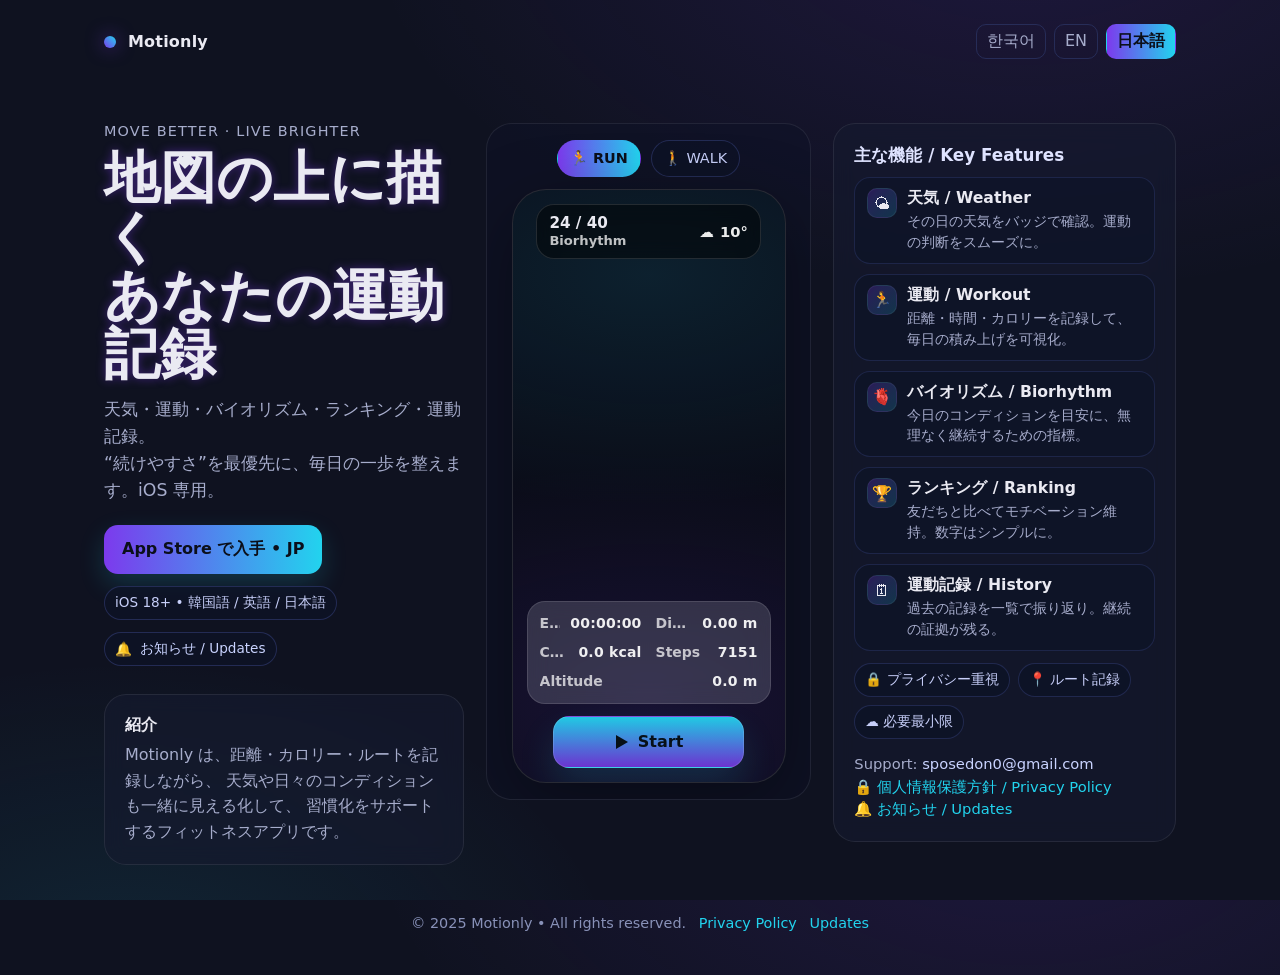
==== index.html @ ca14f14f "Refactor CSS grid layout and styles for responsiveness" ====
<!doctype html>
<html lang="ja">
<head>
  <meta charset="utf-8">
  <meta name="viewport" content="width=device-width, initial-scale=1">
  <title>Motionly — Move Better, Live Brighter</title>
  <meta name="description" content="Motionly: 天気・運動・バイオリズム・ランキング・運動記録をまとめて、毎日の一歩を続けやすく。">
  <link rel="icon" href="/favicon.svg" type="image/svg+xml">
  <meta property="og:title" content="Motionly">
  <meta property="og:description" content="天気・運動・バイオリズム・ランキング・運動記録">
  <meta property="og:type" content="website">
  <meta property="og:url" content="https://motionly.net/">

  <style>
    :root{
      --bg:#0f1220; --fg:#eaeaf2; --muted:#a7adcc;
      --accent:#7c3aed; --accent2:#22d3ee;
      --card:rgba(21,26,47,.62); --border:rgba(255,255,255,.08);

      --phoneW: 340px;
      --phoneRadius: 34px;
      --inset: 14px;

      /* ✅ 여기만 “실제 파일 경로”로 바꾸면 됨 */
      --shotRun: url("/assets/shot_run.png");
      --shotWalk: url("/assets/shot_walk.png");
    }

    *{box-sizing:border-box} html,body{height:100%}
    body{
      margin:0;
      font-family:ui-sans-serif,system-ui,Apple SD Gothic Neo,Segoe UI,Roboto,Helvetica,Arial;
      color:var(--fg);
      background:
        radial-gradient(1200px 700px at 80% -10%, rgba(124,58,237,.14), transparent 55%),
        radial-gradient(900px 600px at 10% 110%, rgba(34,211,238,.10), transparent 55%),
        var(--bg);
      overflow-x:hidden;
    }

    .wrap{max-width:1120px;margin:0 auto;padding:24px}
    header{display:flex;align-items:center;justify-content:space-between;gap:16px}
    .logo{display:flex;align-items:center;gap:12px;font-weight:700;letter-spacing:.2px}
    .logo-dot{
      width:12px;height:12px;border-radius:50%;
      background:linear-gradient(45deg,var(--accent),var(--accent2));
      box-shadow:0 0 18px rgba(124,58,237,.55);
    }
    .lang{display:flex;gap:8px;flex-wrap:wrap}
    .lang a{
      color:var(--muted);text-decoration:none;
      border:1px solid rgba(43,53,101,.75);
      padding:6px 10px;border-radius:10px;
      transition:transform .18s ease, border-color .18s ease;
    }
    .lang a:hover{transform:translateY(-1px);border-color:rgba(34,211,238,.45)}
    .lang a.current{
      color:#0b0f1a;
      background:linear-gradient(90deg,var(--accent),var(--accent2));
      border-color:transparent;
      font-weight:800;
    }

    .btn{
      display:inline-block;padding:14px 18px;border-radius:14px;
      background:linear-gradient(90deg,var(--accent),var(--accent2));
      color:#0b0f1a;text-decoration:none;font-weight:800;
      box-shadow:0 10px 26px rgba(34,211,238,.18);
      transition:transform .18s ease, box-shadow .18s ease;
      white-space:nowrap;
    }
    .btn:hover{transform:translateY(-2px);box-shadow:0 16px 34px rgba(34,211,238,.22)}
    .badge{
      font-size:.85rem;color:#c7cff9;background:rgba(14,19,39,.7);
      border:1px solid rgba(43,53,101,.75);
      padding:7px 10px;border-radius:999px;
      display:inline-flex;gap:8px;align-items:center
    }

    .hero{
      display:grid;
      grid-template-columns: 1.05fr .95fr 1.0fr;
      gap:22px;
      margin:64px 0 10px;
      align-items:start;
    }

    .card{
      background:var(--card);
      backdrop-filter: blur(10px);
      border:1px solid var(--border);
      border-radius:22px;
      padding:20px;
    }

    .kicker{color:var(--muted);font-size:.9rem;letter-spacing:.08em;text-transform:uppercase}
    h1{font-size:clamp(34px,5.6vw,56px);line-height:1.05;margin:10px 0 12px}
    .glow{text-shadow:0 0 10px rgba(124,58,237,.45)}
    p.lead{font-size:1.08rem;color:var(--muted);margin:0;line-height:1.55}
    .ctaRow{display:flex;gap:12px;align-items:center;margin-top:22px;flex-wrap:wrap}

    .miniCard{margin-top:14px}
    .miniCard strong{display:block;margin-bottom:6px}
    .miniCard p{margin:0;color:var(--muted);line-height:1.6}

    /* ========= Preview ========= */
    .preview{
      position:relative;
      padding:16px;
      border-radius:26px;
      background:rgba(14,19,39,.52);
      border:1px solid rgba(255,255,255,.08);
      overflow:hidden;
      min-height:560px;
    }
    .tabs{
      display:flex;gap:10px;align-items:center;justify-content:center;
      margin-bottom:12px;
    }
    .tab{
      cursor:pointer; user-select:none;
      padding:9px 12px;border-radius:999px;
      border:1px solid rgba(43,53,101,.75);
      background:rgba(14,19,39,.55);
      color:#c7cff9;
      font-size:.9rem;
      display:inline-flex;gap:8px;align-items:center;
      transition:transform .15s ease, border-color .15s ease;
    }
    .tab:hover{transform:translateY(-1px);border-color:rgba(34,211,238,.35)}
    .tab.active{
      color:#0b0f1a;border-color:transparent;
      background:linear-gradient(90deg,var(--accent),var(--accent2));
      font-weight:800;
    }

    .phone{
      position:relative;
      margin:0 auto;
      width:min(var(--phoneW), 94%);
      aspect-ratio: 9 / 19.5;
      border-radius:var(--phoneRadius);
      border:1px solid rgba(255,255,255,.12);
      background:#0a0c18;
      box-shadow:0 22px 70px rgba(0,0,0,.35);
      overflow:hidden;
      isolation:isolate;
    }

    /* ✅ 스샷: background로 렌더 (경로 없어서 alt 튀는 문제 제거) */
    .shotBg{
      position:absolute;inset:0;
      background-image: var(--shotRun);
      background-size: cover;
      background-position: center;
      background-repeat:no-repeat;
      transform:scale(1.02);
      filter:saturate(1.02);
      z-index:0;
    }
    /* 이미지 없을 때도 보기 좋게(텍스트 튀지 않음) */
    .shotBg::after{
      content:"";
      position:absolute;inset:0;
      background:
        radial-gradient(700px 380px at 50% 15%, rgba(34,211,238,.10), transparent 60%),
        radial-gradient(700px 380px at 50% 85%, rgba(124,58,237,.12), transparent 60%);
      pointer-events:none;
    }

    .safe{
      position:absolute;inset:0;
      z-index:1;
      padding:var(--inset);
      display:grid;
      grid-template-rows: auto 1fr auto;
      gap:12px;
      pointer-events:none;
    }

    .topPill{
      width:100%;
      max-width: 92%;
      justify-self:center;
      padding:10px 12px;
      border-radius:18px;
      background:rgba(0,0,0,.46);
      border:1px solid rgba(255,255,255,.12);
      backdrop-filter: blur(10px);
      display:flex;align-items:center;justify-content:space-between;
      gap:10px;
    }
    .topPill .left{
      display:flex;flex-direction:column;gap:2px;
      font-weight:900;font-size:.95rem;line-height:1.1;
    }
    .topPill .left span{
      font-weight:700;font-size:.82rem;color:rgba(255,255,255,.75);
    }
    .topPill .right{
      display:flex;align-items:center;gap:6px;
      font-weight:900;font-size:.92rem;color:rgba(255,255,255,.92);
      white-space:nowrap;
    }

    .midSpace{min-height:0}

    .bottom{
      width:100%;
      display:flex;
      flex-direction:column;
      align-items:center;
      gap:12px;
    }

    .statsCard{
      width:100%;
      border-radius:18px;
      background:rgba(230,235,245,.16);
      border:1px solid rgba(255,255,255,.12);
      backdrop-filter: blur(12px);
      padding:12px 12px;
      color:rgba(255,255,255,.92);
    }

    /* ✅ 깨짐 방지(수정본): label=1fr / value=auto + 모바일 1열 전환 */
    .statsGrid{
      display:grid;
      grid-template-columns: repeat(2, minmax(0,1fr));
      gap:10px 14px;
      font-size:14px;
      line-height:1.35;
    }
    .row{
      display:grid;
      grid-template-columns: 1fr auto;
      align-items:center;
      gap:10px;
      min-width:0;
    }
    .row span{
      color:rgba(255,255,255,.72);
      font-weight:700;
      white-space:nowrap;
      overflow:hidden;
      text-overflow:ellipsis;
    }
    .row b{
      font-weight:900;
      letter-spacing:.2px;
      justify-self:end;
      white-space:nowrap;
    }
    .row.wide{ grid-column: 1 / -1; }

    .startBtn{
      width:min(240px, 78%);
      height:52px;
      border-radius:16px;
      border:1px solid rgba(255,255,255,.14);
      background:linear-gradient(180deg, rgba(34,211,238,.95), rgba(124,58,237,.85));
      color:#071018;
      font-weight:900;
      display:flex;align-items:center;justify-content:center;
      gap:10px;
      box-shadow:0 18px 36px rgba(34,211,238,.14);
      user-select:none;
    }
    .play{
      width:0;height:0;
      border-left:12px solid #071018;
      border-top:7px solid transparent;
      border-bottom:7px solid transparent;
      margin-left:2px;
    }

    .rightTitle{margin:0 0 10px;font-size:1.05rem;font-weight:800;color:#dfe3ff}
    .featureList{margin:0;padding:0;list-style:none;display:grid;gap:10px}
    .feature{
      display:flex;gap:10px;align-items:flex-start;
      padding:10px 12px;border-radius:16px;
      background:rgba(14,19,39,.55);
      border:1px solid rgba(43,53,101,.55);
    }
    .ico{
      width:30px;height:30px;border-radius:10px;
      display:grid;place-items:center;
      background:linear-gradient(135deg, rgba(124,58,237,.25), rgba(34,211,238,.18));
      border:1px solid rgba(255,255,255,.06);
      flex:0 0 auto;
    }
    .ft h3{margin:0;font-size:.98rem}
    .ft p{margin:2px 0 0;color:var(--muted);font-size:.9rem;line-height:1.45}

    .subRow{display:flex;gap:8px;flex-wrap:wrap;margin-top:12px}
    .chip{
      font-size:.85rem;color:#c7cff9;background:rgba(14,19,39,.7);
      border:1px solid rgba(43,53,101,.65);
      padding:7px 10px;border-radius:999px;
      display:inline-flex;gap:8px;align-items:center
    }

    .support{
      margin-top:14px;color:var(--muted);font-size:.92rem;line-height:1.55
    }
    .support a{color:#c9d3ff;text-decoration:none}
    .support a:hover{text-decoration:underline}
    .support .link{color:var(--accent2);text-decoration:none}
    .support .link:hover{text-decoration:underline}

    footer{margin:50px 0 20px;color:#8891b8;font-size:.9rem;text-align:center}
    footer a{color:var(--accent2);text-decoration:none;margin-left:8px}
    footer a:hover{text-decoration:underline}

    @media (max-width:1100px){
      .hero{grid-template-columns:1fr;gap:18px}
      .preview{min-height:auto}
    }

    @media (max-width:420px){
      :root{ --phoneW: 320px; --inset: 12px; }
      .startBtn{width:min(220px, 80%)}
      .topPill{max-width: 94%}

      /* ✅ 폰 폭 좁으면 stats는 1열로 내려서 겹침 완전 차단 */
      .statsGrid{ grid-template-columns: 1fr; gap:10px; }
      .row.wide{ grid-column: auto; }
    }
  </style>
</head>

<body>
  <div class="wrap">
    <header>
      <div class="logo"><span class="logo-dot"></span><span>Motionly</span></div>
      <nav class="lang" aria-label="Languages">
        <a href="/ko.html">한국어</a>
        <a href="/en.html">EN</a>
        <a href="/" class="current">日本語</a>
      </nav>
    </header>

    <section class="hero">
      <!-- Left -->
      <div>
        <div class="kicker">Move Better · Live Brighter</div>
        <h1 class="glow">地図の上に描く<br>あなたの運動記録</h1>
        <p class="lead">
          天気・運動・バイオリズム・ランキング・運動記録。<br>
          “続けやすさ”を最優先に、毎日の一歩を整えます。iOS 専用。
        </p>

        <div class="ctaRow">
          <a class="btn" href="https://apps.apple.com/jp/app/motionly/id6752832437" rel="noopener">App Store で入手 • JP</a>
          <span class="badge">iOS 18+ • 韓国語 / 英語 / 日本語</span>
        </div>

        <p class="badge" style="margin-top:12px">
          🔔 <a href="/news.html" style="color:#c9d3ff;text-decoration:none">お知らせ / Updates</a>
        </p>

        <div class="card miniCard">
          <strong>紹介</strong>
          <p>
            Motionly は、距離・カロリー・ルートを記録しながら、
            天気や日々のコンディションも一緒に見える化して、
            習慣化をサポートするフィットネスアプリです。
          </p>
        </div>
      </div>

      <!-- Middle -->
      <div class="preview" aria-label="App preview">
        <div class="tabs" role="tablist" aria-label="Workout type">
          <div class="tab active" role="tab" aria-selected="true" data-mode="run">🏃 RUN</div>
          <div class="tab" role="tab" aria-selected="false" data-mode="walk">🚶 WALK</div>
        </div>

        <div class="phone" aria-label="Phone mock">
          <div class="shotBg" id="shotBg" aria-hidden="true"></div>

          <div class="safe">
            <div class="topPill" aria-label="Weather bar">
              <div class="left">
                <div id="pillMain">24 / 40</div>
                <span id="pillSub">Biorhythm</span>
              </div>
              <div class="right">
                <span id="pillIcon">☁️</span>
                <span id="pillTemp">10°</span>
              </div>
            </div>

            <div class="midSpace" aria-hidden="true"></div>

            <div class="bottom" aria-label="Workout HUD">
              <div class="statsCard">
                <div class="statsGrid">
                  <div class="row"><span>Elapsed Time</span><b id="sTime">00:00:00</b></div>
                  <div class="row"><span>Distance</span><b id="sDist">0.00 m</b></div>
                  <div class="row"><span>Calories</span><b id="sKcal">0.0 kcal</b></div>
                  <div class="row"><span>Steps</span><b id="sSteps">7151</b></div>
                  <div class="row wide"><span>Altitude</span><b id="sAlt">0.0 m</b></div>
                </div>
              </div>

              <div class="startBtn" aria-label="Start button">
                <span class="play" aria-hidden="true"></span>
                <span id="startLabel">Start</span>
              </div>
            </div>
          </div>
        </div>
      </div>

      <!-- Right -->
      <aside class="card">
        <h2 class="rightTitle">主な機能 / Key Features</h2>

        <ul class="featureList">
          <li class="feature">
            <div class="ico">🌤</div>
            <div class="ft">
              <h3>天気 / Weather</h3>
              <p>その日の天気をバッジで確認。運動の判断をスムーズに。</p>
            </div>
          </li>

          <li class="feature">
            <div class="ico">🏃</div>
            <div class="ft">
              <h3>運動 / Workout</h3>
              <p>距離・時間・カロリーを記録して、毎日の積み上げを可視化。</p>
            </div>
          </li>

          <li class="feature">
            <div class="ico">🫀</div>
            <div class="ft">
              <h3>バイオリズム / Biorhythm</h3>
              <p>今日のコンディションを目安に、無理なく継続するための指標。</p>
            </div>
          </li>

          <li class="feature">
            <div class="ico">🏆</div>
            <div class="ft">
              <h3>ランキング / Ranking</h3>
              <p>友だちと比べてモチベーション維持。数字はシンプルに。</p>
            </div>
          </li>

          <li class="feature">
            <div class="ico">🗓</div>
            <div class="ft">
              <h3>運動記録 / History</h3>
              <p>過去の記録を一覧で振り返り。継続の証拠が残る。</p>
            </div>
          </li>
        </ul>

        <div class="subRow">
          <span class="chip">🔒 プライバシー重視</span>
          <span class="chip">📍 ルート記録</span>
          <span class="chip">☁️ 必要最小限</span>
        </div>

        <div class="support">
          Support:
          <a href="mailto:sposedon0@gmail.com">sposedon0@gmail.com</a><br>
          🔒 <a class="link" href="/privacy.html">個人情報保護方針 / Privacy Policy</a><br>
          🔔 <a class="link" href="/news.html">お知らせ / Updates</a>
        </div>
      </aside>
    </section>

    <footer>
      © 2025 Motionly • All rights reserved.
      <a href="/privacy.html">Privacy Policy</a>
      <a href="/news.html">Updates</a>
    </footer>
  </div>

  <script>
    (function(){
      const tabs = Array.from(document.querySelectorAll('.tab'));
      const shotBg = document.getElementById('shotBg');

      const pillMain = document.getElementById('pillMain');
      const pillSub  = document.getElementById('pillSub');
      const pillIcon = document.getElementById('pillIcon');
      const pillTemp = document.getElementById('pillTemp');

      const sTime  = document.getElementById('sTime');
      const sDist  = document.getElementById('sDist');
      const sKcal  = document.getElementById('sKcal');
      const sSteps = document.getElementById('sSteps');
      const sAlt   = document.getElementById('sAlt');

      const DATA = {
        run: {
          shotVar: "--shotRun",
          pillMain: "24 / 40",
          pillSub: "Biorhythm",
          pillIcon: "☁️",
          pillTemp: "10°",
          stats: { time:"00:00:00", dist:"0.00 m", kcal:"0.0 kcal", steps:"7151", alt:"0.0 m" }
        },
        walk: {
          shotVar: "--shotWalk",
          pillMain: "18 / 40",
          pillSub: "Biorhythm",
          pillIcon: "🌤",
          pillTemp: "16°",
          stats: { time:"00:00:00", dist:"0.00 m", kcal:"0.0 kcal", steps:"7151", alt:"0.0 m" }
        }
      };

      function setMode(mode){
        const d = DATA[mode] || DATA.run;

        tabs.forEach(t=>{
          const on = t.dataset.mode === mode;
          t.classList.toggle('active', on);
          t.setAttribute('aria-selected', on ? 'true' : 'false');
        });

        shotBg.style.backgroundImage =
          getComputedStyle(document.documentElement).getPropertyValue(d.shotVar).trim() || "none";

        pillMain.textContent = d.pillMain;
        pillSub.textContent  = d.pillSub;
        pillIcon.textContent = d.pillIcon;
        pillTemp.textContent = d.pillTemp;

        sTime.textContent  = d.stats.time;
        sDist.textContent  = d.stats.dist;
        sKcal.textContent  = d.stats.kcal;
        sSteps.textContent = d.stats.steps;
        sAlt.textContent   = d.stats.alt;
      }

      tabs.forEach(t => t.addEventListener('click', () => setMode(t.dataset.mode)));
      setMode('run');
    })();
  </script>
</body>
</html>
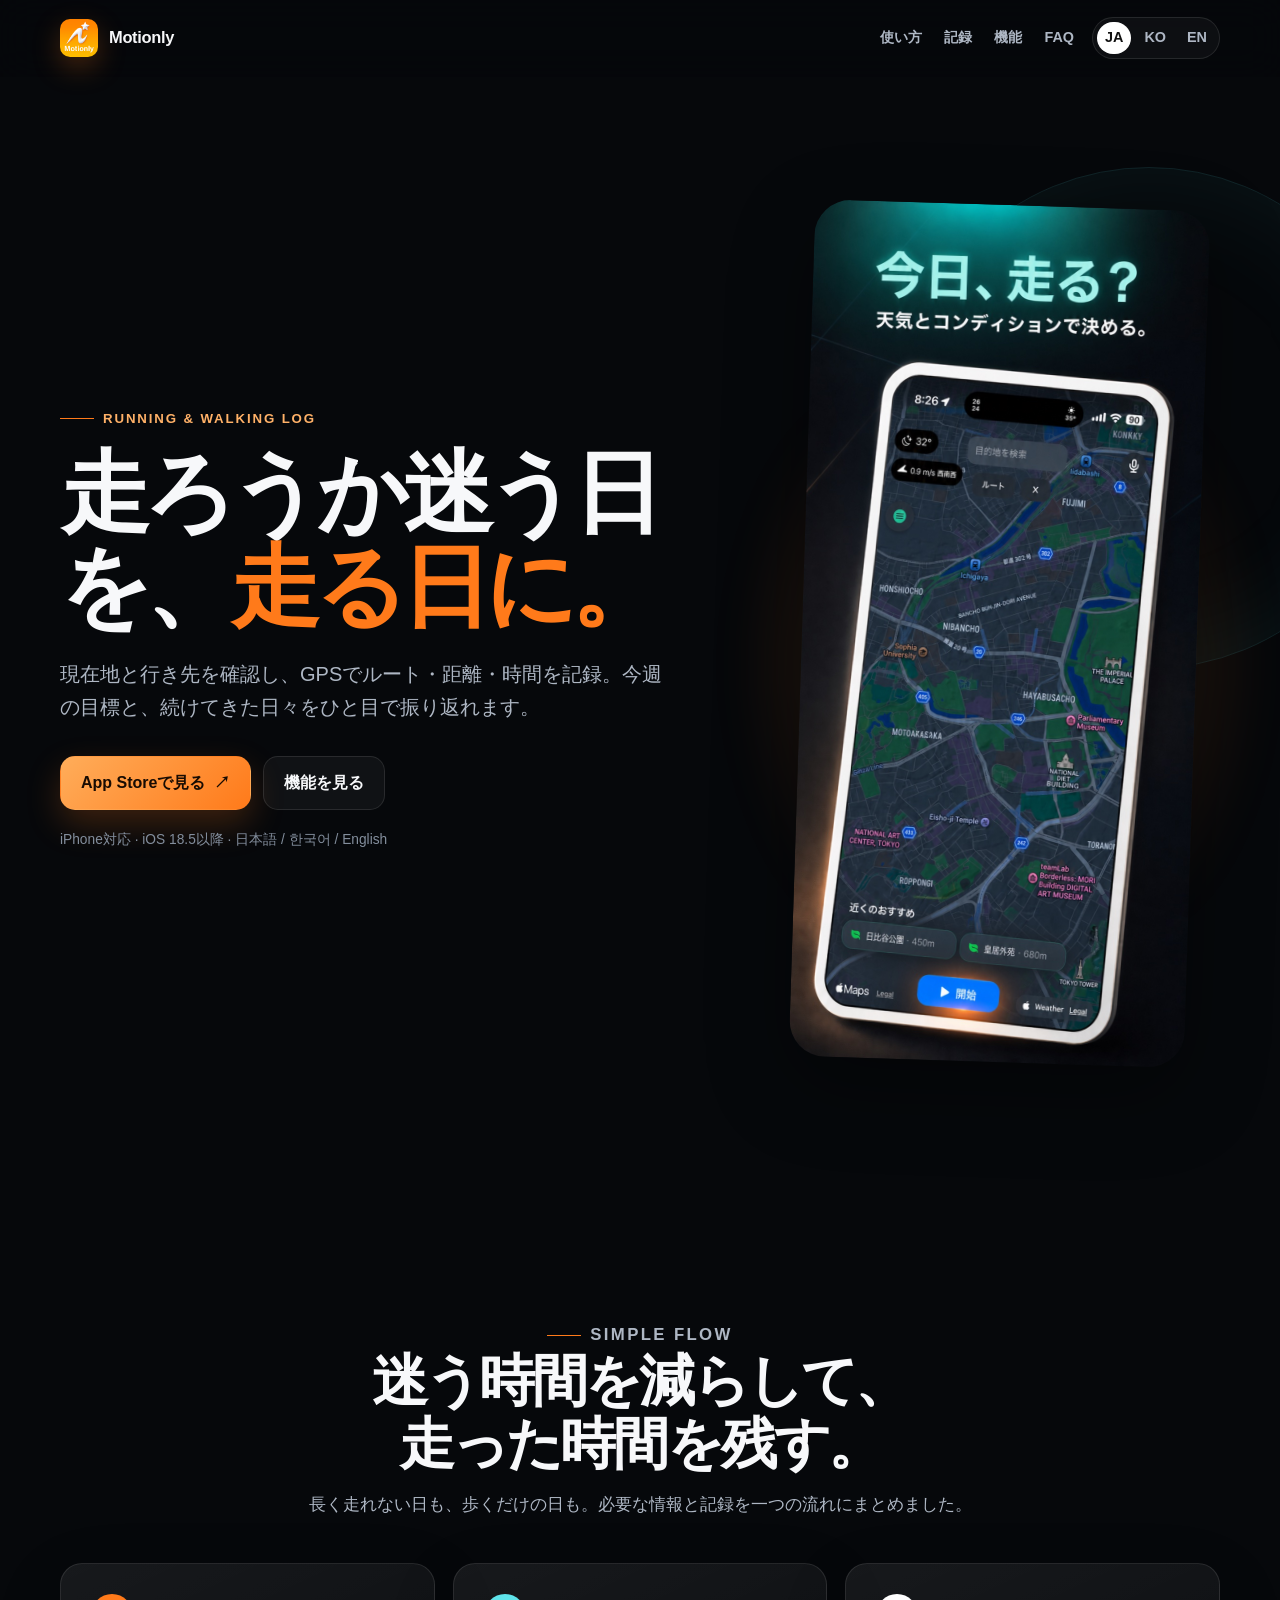
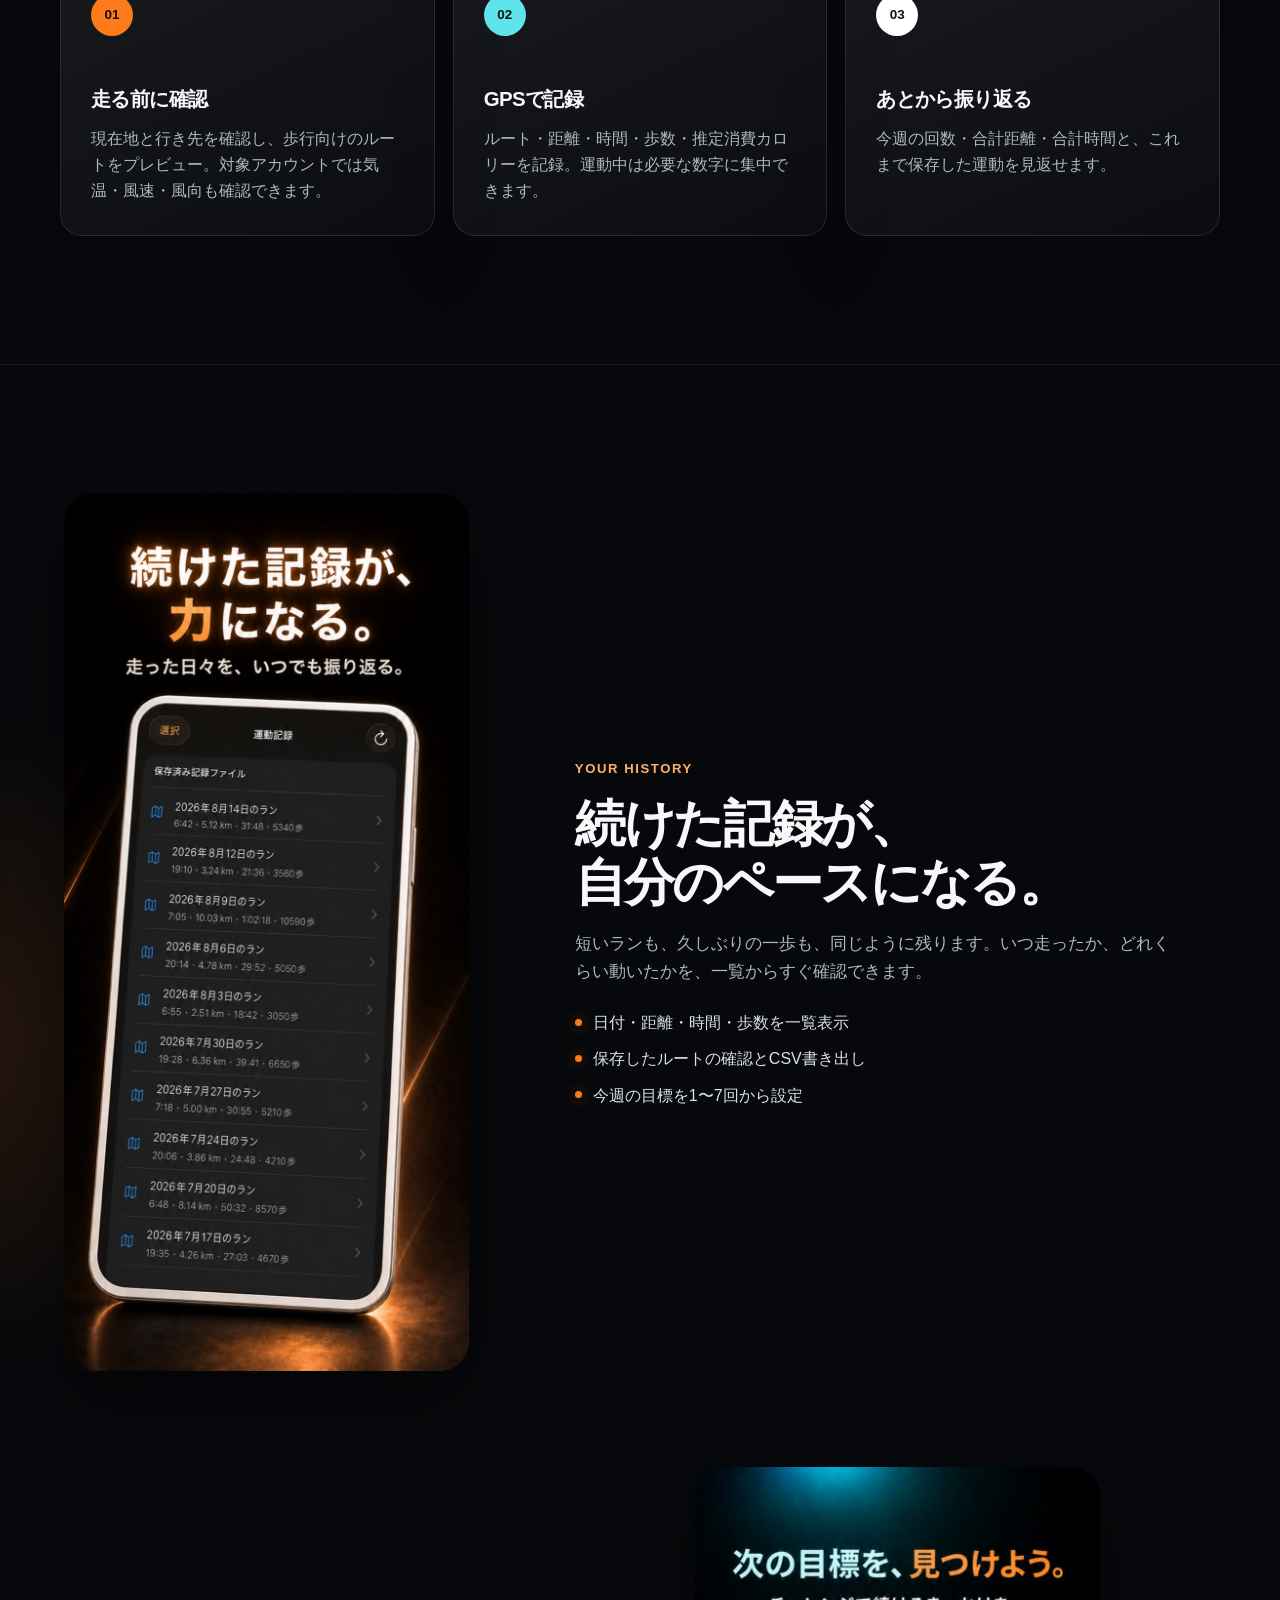
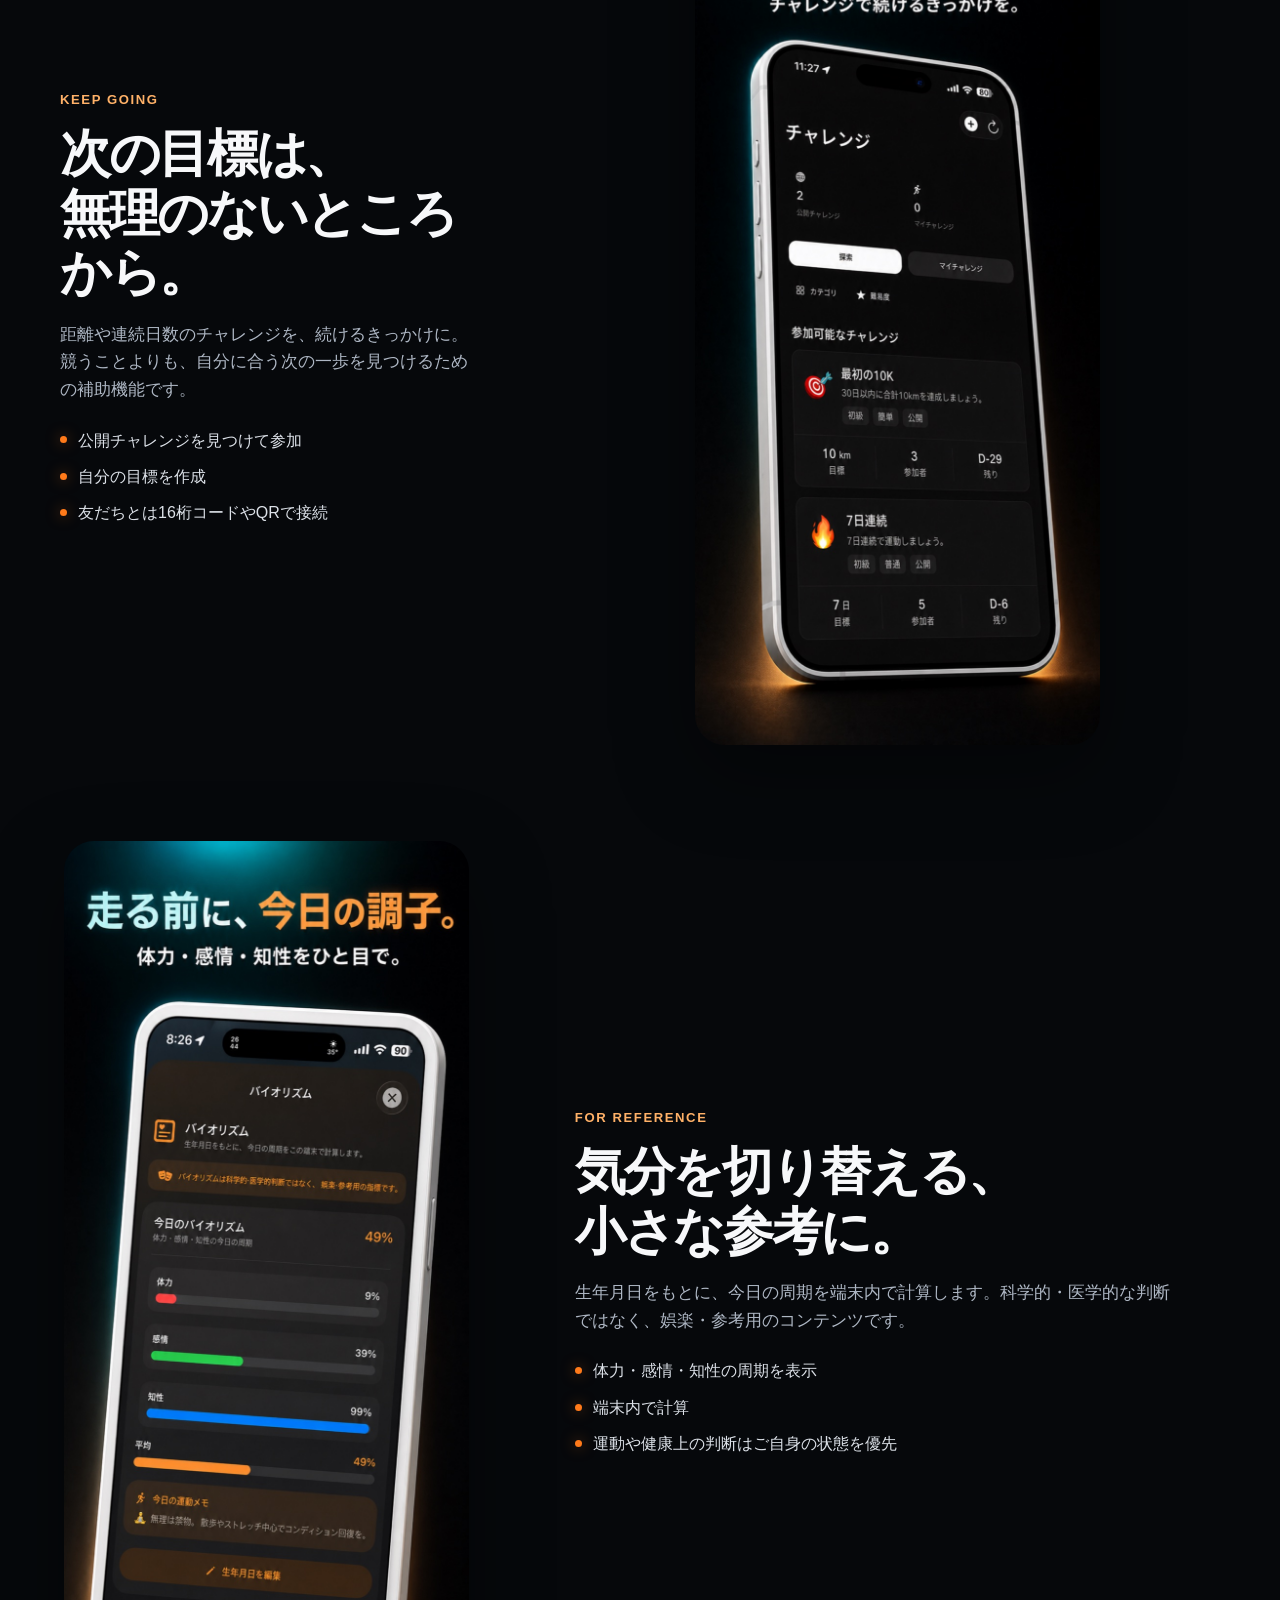
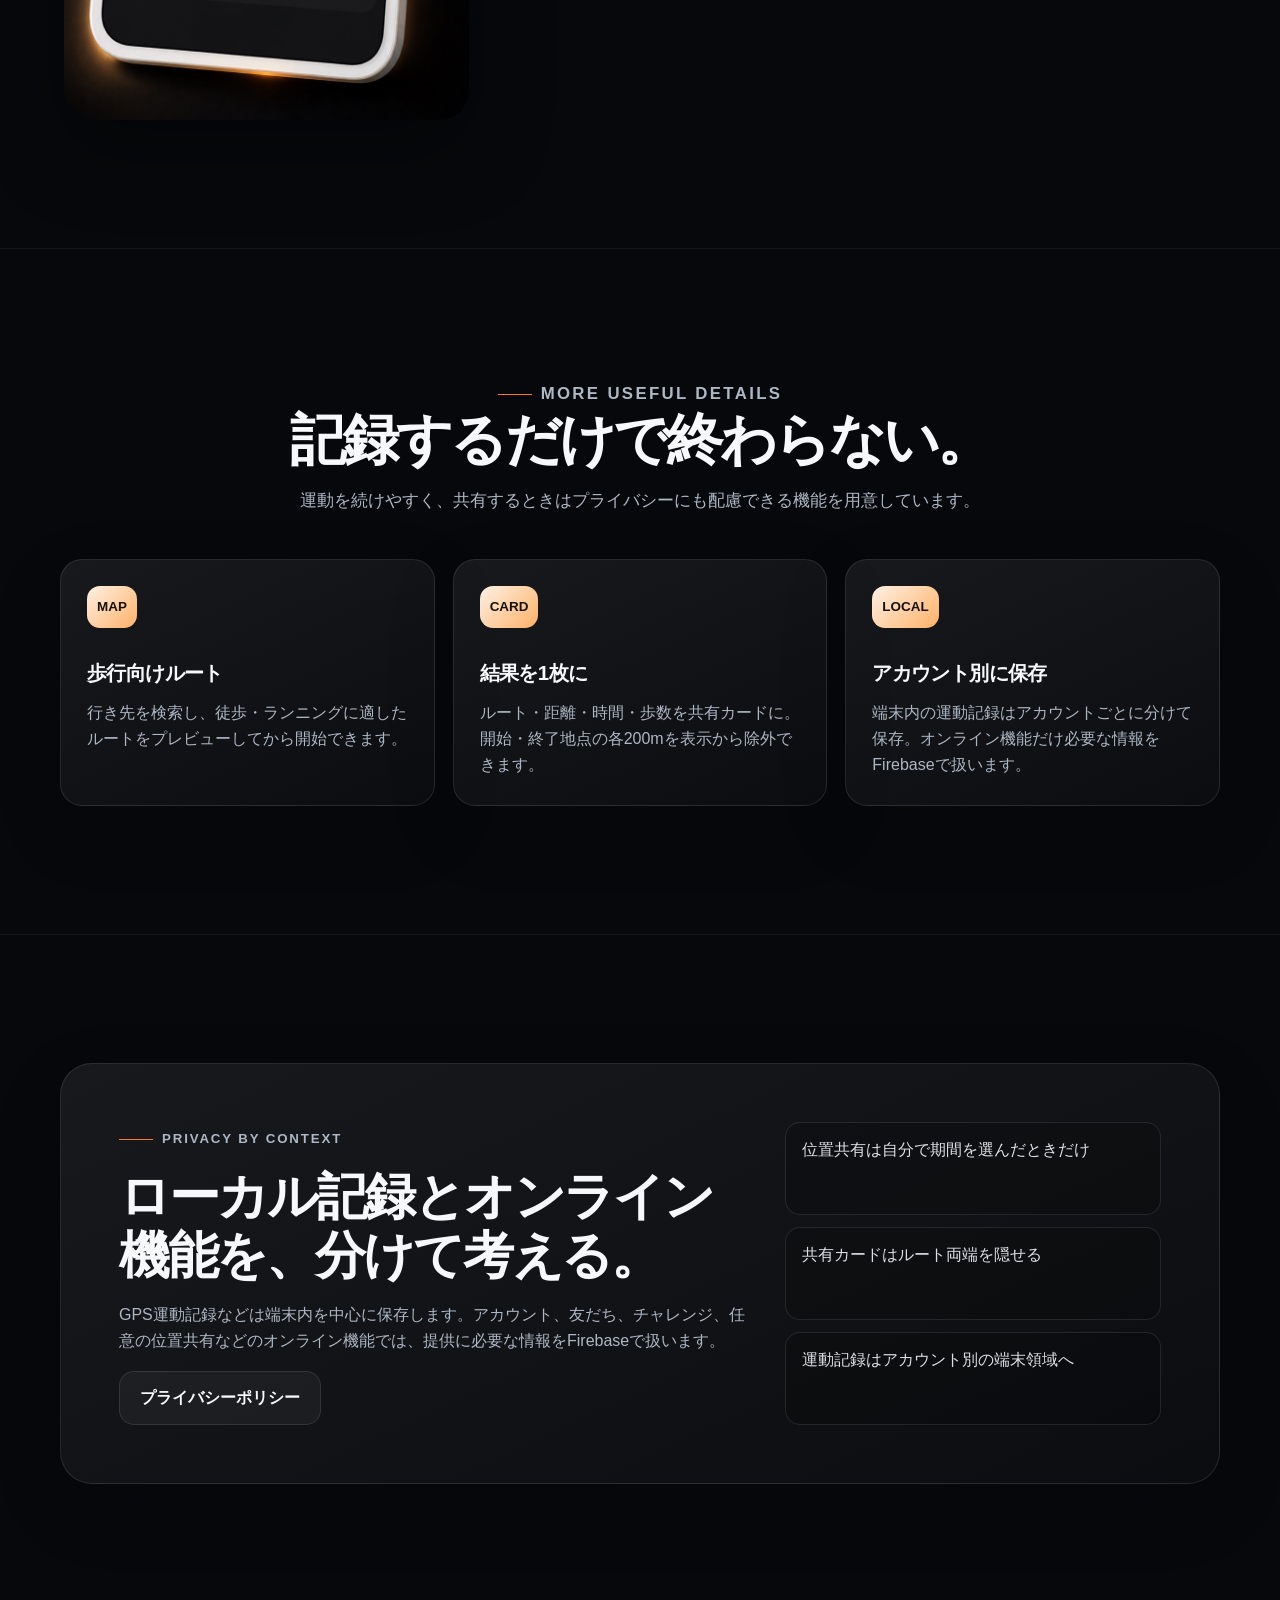
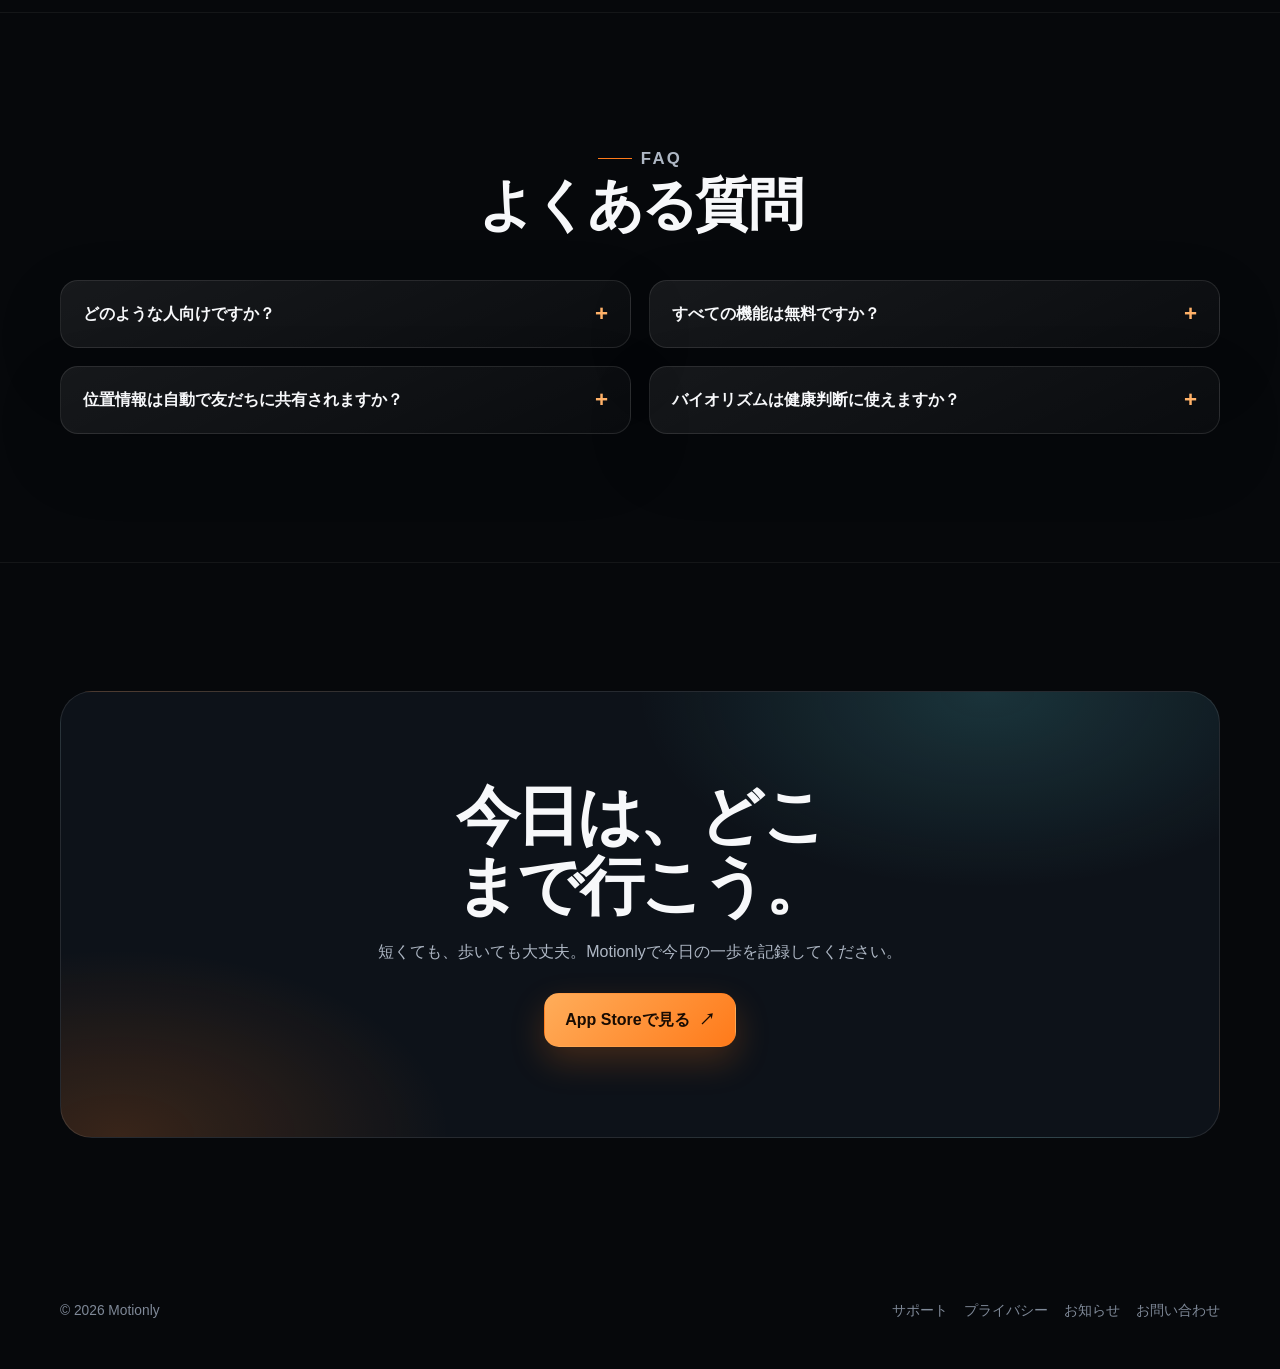
==== commit 0df03512: "Redesign Motionly marketing site" ====
--- a/index.html
+++ b/index.html
@@ -1,548 +1,105 @@
 <!doctype html>
-<html lang="ja">
+<html lang="ja" class="no-js">
 <head>
   <meta charset="utf-8">
   <meta name="viewport" content="width=device-width, initial-scale=1">
-  <title>Motionly — Move Better, Live Brighter</title>
-  <meta name="description" content="Motionly: 天気・運動・バイオリズム・ランキング・運動記録をまとめて、毎日の一歩を続けやすく。">
-  <link rel="icon" href="/favicon.svg" type="image/svg+xml">
-  <meta property="og:title" content="Motionly">
-  <meta property="og:description" content="天気・運動・バイオリズム・ランキング・運動記録">
+  <title>Motionly — 走ろうか迷う日を、走る日に。</title>
+  <meta name="description" content="天気と行き先を確認し、GPSでルート・距離・時間を記録。今週の目標と、続けてきた日々を振り返れるiPhoneランニングアプリです。">
+  <meta name="theme-color" content="#06080b">
+  <link rel="canonical" href="https://motionly.net/">
+  <link rel="alternate" hreflang="ja" href="https://motionly.net/">
+  <link rel="alternate" hreflang="ko" href="https://motionly.net/ko.html">
+  <link rel="alternate" hreflang="en" href="https://motionly.net/en.html">
+  <link rel="alternate" hreflang="x-default" href="https://motionly.net/">
+  <link rel="icon" href="/assets/app-icon.png" type="image/png">
+  <link rel="stylesheet" href="/styles/site.css?v=20260818">
+  <meta property="og:title" content="Motionly — 走ろうか迷う日を、走る日に。">
+  <meta property="og:description" content="天気を見て、GPSで記録。続けた日々を振り返る。">
   <meta property="og:type" content="website">
   <meta property="og:url" content="https://motionly.net/">
+  <meta property="og:site_name" content="Motionly">
+  <meta property="og:locale" content="ja_JP">
+  <meta name="twitter:card" content="summary">
+  <script type="application/ld+json">
+  {"@context":"https://schema.org","@type":"SoftwareApplication","name":"Motionly - GPS ランニング","applicationCategory":"HealthApplication","operatingSystem":"iOS 18.5 or later","url":"https://motionly.net/","downloadUrl":"https://apps.apple.com/jp/app/id6752832437","description":"GPSでルート・距離・時間を記録し、今週とこれまでの運動を振り返れるiPhoneランニングアプリ。"}
+  </script>
+</head>
+<body>
+  <a class="skip-link" href="#main">本文へ移動</a>
+  <header class="site-header">
+    <div class="container header-inner">
+      <a class="brand" href="/" aria-label="Motionly ホーム"><img src="/assets/app-icon.png" alt="" width="38" height="38"><span>Motionly</span></a>
+      <div class="header-actions">
+        <nav class="main-nav" aria-label="メインナビゲーション"><a href="#how">使い方</a><a href="#records">記録</a><a href="#features">機能</a><a href="#faq">FAQ</a></nav>
+        <nav class="language-nav" aria-label="言語"><a href="/" lang="ja" aria-current="page">JA</a><a href="/ko.html" lang="ko">KO</a><a href="/en.html" lang="en">EN</a></nav>
+      </div>
+    </div>
+  </header>
 
-  <style>
-    :root{
-      --bg:#0f1220; --fg:#eaeaf2; --muted:#a7adcc;
-      --accent:#7c3aed; --accent2:#22d3ee;
-      --card:rgba(21,26,47,.62); --border:rgba(255,255,255,.08);
-
-      --phoneW: 340px;
-      --phoneRadius: 34px;
-      --inset: 14px;
-
-      /* ✅ 여기만 “실제 파일 경로”로 바꾸면 됨 */
-      --shotRun: url("/assets/shot_run.png");
-      --shotWalk: url("/assets/shot_walk.png");
-    }
-
-    *{box-sizing:border-box} html,body{height:100%}
-    body{
-      margin:0;
-      font-family:ui-sans-serif,system-ui,Apple SD Gothic Neo,Segoe UI,Roboto,Helvetica,Arial;
-      color:var(--fg);
-      background:
-        radial-gradient(1200px 700px at 80% -10%, rgba(124,58,237,.14), transparent 55%),
-        radial-gradient(900px 600px at 10% 110%, rgba(34,211,238,.10), transparent 55%),
-        var(--bg);
-      overflow-x:hidden;
-    }
-
-    .wrap{max-width:1120px;margin:0 auto;padding:24px}
-    header{display:flex;align-items:center;justify-content:space-between;gap:16px}
-    .logo{display:flex;align-items:center;gap:12px;font-weight:700;letter-spacing:.2px}
-    .logo-dot{
-      width:12px;height:12px;border-radius:50%;
-      background:linear-gradient(45deg,var(--accent),var(--accent2));
-      box-shadow:0 0 18px rgba(124,58,237,.55);
-    }
-    .lang{display:flex;gap:8px;flex-wrap:wrap}
-    .lang a{
-      color:var(--muted);text-decoration:none;
-      border:1px solid rgba(43,53,101,.75);
-      padding:6px 10px;border-radius:10px;
-      transition:transform .18s ease, border-color .18s ease;
-    }
-    .lang a:hover{transform:translateY(-1px);border-color:rgba(34,211,238,.45)}
-    .lang a.current{
-      color:#0b0f1a;
-      background:linear-gradient(90deg,var(--accent),var(--accent2));
-      border-color:transparent;
-      font-weight:800;
-    }
-
-    .btn{
-      display:inline-block;padding:14px 18px;border-radius:14px;
-      background:linear-gradient(90deg,var(--accent),var(--accent2));
-      color:#0b0f1a;text-decoration:none;font-weight:800;
-      box-shadow:0 10px 26px rgba(34,211,238,.18);
-      transition:transform .18s ease, box-shadow .18s ease;
-      white-space:nowrap;
-    }
-    .btn:hover{transform:translateY(-2px);box-shadow:0 16px 34px rgba(34,211,238,.22)}
-    .badge{
-      font-size:.85rem;color:#c7cff9;background:rgba(14,19,39,.7);
-      border:1px solid rgba(43,53,101,.75);
-      padding:7px 10px;border-radius:999px;
-      display:inline-flex;gap:8px;align-items:center
-    }
-
-    .hero{
-      display:grid;
-      grid-template-columns: 1.05fr .95fr 1.0fr;
-      gap:22px;
-      margin:64px 0 10px;
-      align-items:start;
-    }
-
-    .card{
-      background:var(--card);
-      backdrop-filter: blur(10px);
-      border:1px solid var(--border);
-      border-radius:22px;
-      padding:20px;
-    }
-
-    .kicker{color:var(--muted);font-size:.9rem;letter-spacing:.08em;text-transform:uppercase}
-    h1{font-size:clamp(34px,5.6vw,56px);line-height:1.05;margin:10px 0 12px}
-    .glow{text-shadow:0 0 10px rgba(124,58,237,.45)}
-    p.lead{font-size:1.08rem;color:var(--muted);margin:0;line-height:1.55}
-    .ctaRow{display:flex;gap:12px;align-items:center;margin-top:22px;flex-wrap:wrap}
-
-    .miniCard{margin-top:14px}
-    .miniCard strong{display:block;margin-bottom:6px}
-    .miniCard p{margin:0;color:var(--muted);line-height:1.6}
-
-    /* ========= Preview ========= */
-    .preview{
-      position:relative;
-      padding:16px;
-      border-radius:26px;
-      background:rgba(14,19,39,.52);
-      border:1px solid rgba(255,255,255,.08);
-      overflow:hidden;
-      min-height:560px;
-    }
-    .tabs{
-      display:flex;gap:10px;align-items:center;justify-content:center;
-      margin-bottom:12px;
-    }
-    .tab{
-      cursor:pointer; user-select:none;
-      padding:9px 12px;border-radius:999px;
-      border:1px solid rgba(43,53,101,.75);
-      background:rgba(14,19,39,.55);
-      color:#c7cff9;
-      font-size:.9rem;
-      display:inline-flex;gap:8px;align-items:center;
-      transition:transform .15s ease, border-color .15s ease;
-    }
-    .tab:hover{transform:translateY(-1px);border-color:rgba(34,211,238,.35)}
-    .tab.active{
-      color:#0b0f1a;border-color:transparent;
-      background:linear-gradient(90deg,var(--accent),var(--accent2));
-      font-weight:800;
-    }
-
-    .phone{
-      position:relative;
-      margin:0 auto;
-      width:min(var(--phoneW), 94%);
-      aspect-ratio: 9 / 19.5;
-      border-radius:var(--phoneRadius);
-      border:1px solid rgba(255,255,255,.12);
-      background:#0a0c18;
-      box-shadow:0 22px 70px rgba(0,0,0,.35);
-      overflow:hidden;
-      isolation:isolate;
-    }
-
-    /* ✅ 스샷: background로 렌더 (경로 없어서 alt 튀는 문제 제거) */
-    .shotBg{
-      position:absolute;inset:0;
-      background-image: var(--shotRun);
-      background-size: cover;
-      background-position: center;
-      background-repeat:no-repeat;
-      transform:scale(1.02);
-      filter:saturate(1.02);
-      z-index:0;
-    }
-    /* 이미지 없을 때도 보기 좋게(텍스트 튀지 않음) */
-    .shotBg::after{
-      content:"";
-      position:absolute;inset:0;
-      background:
-        radial-gradient(700px 380px at 50% 15%, rgba(34,211,238,.10), transparent 60%),
-        radial-gradient(700px 380px at 50% 85%, rgba(124,58,237,.12), transparent 60%);
-      pointer-events:none;
-    }
-
-    .safe{
-      position:absolute;inset:0;
-      z-index:1;
-      padding:var(--inset);
-      display:grid;
-      grid-template-rows: auto 1fr auto;
-      gap:12px;
-      pointer-events:none;
-    }
-
-    .topPill{
-      width:100%;
-      max-width: 92%;
-      justify-self:center;
-      padding:10px 12px;
-      border-radius:18px;
-      background:rgba(0,0,0,.46);
-      border:1px solid rgba(255,255,255,.12);
-      backdrop-filter: blur(10px);
-      display:flex;align-items:center;justify-content:space-between;
-      gap:10px;
-    }
-    .topPill .left{
-      display:flex;flex-direction:column;gap:2px;
-      font-weight:900;font-size:.95rem;line-height:1.1;
-    }
-    .topPill .left span{
-      font-weight:700;font-size:.82rem;color:rgba(255,255,255,.75);
-    }
-    .topPill .right{
-      display:flex;align-items:center;gap:6px;
-      font-weight:900;font-size:.92rem;color:rgba(255,255,255,.92);
-      white-space:nowrap;
-    }
-
-    .midSpace{min-height:0}
-
-    .bottom{
-      width:100%;
-      display:flex;
-      flex-direction:column;
-      align-items:center;
-      gap:12px;
-    }
-
-    .statsCard{
-      width:100%;
-      border-radius:18px;
-      background:rgba(230,235,245,.16);
-      border:1px solid rgba(255,255,255,.12);
-      backdrop-filter: blur(12px);
-      padding:12px 12px;
-      color:rgba(255,255,255,.92);
-    }
-
-    /* ✅ 깨짐 방지(수정본): label=1fr / value=auto + 모바일 1열 전환 */
-    .statsGrid{
-      display:grid;
-      grid-template-columns: repeat(2, minmax(0,1fr));
-      gap:10px 14px;
-      font-size:14px;
-      line-height:1.35;
-    }
-    .row{
-      display:grid;
-      grid-template-columns: 1fr auto;
-      align-items:center;
-      gap:10px;
-      min-width:0;
-    }
-    .row span{
-      color:rgba(255,255,255,.72);
-      font-weight:700;
-      white-space:nowrap;
-      overflow:hidden;
-      text-overflow:ellipsis;
-    }
-    .row b{
-      font-weight:900;
-      letter-spacing:.2px;
-      justify-self:end;
-      white-space:nowrap;
-    }
-    .row.wide{ grid-column: 1 / -1; }
-
-    .startBtn{
-      width:min(240px, 78%);
-      height:52px;
-      border-radius:16px;
-      border:1px solid rgba(255,255,255,.14);
-      background:linear-gradient(180deg, rgba(34,211,238,.95), rgba(124,58,237,.85));
-      color:#071018;
-      font-weight:900;
-      display:flex;align-items:center;justify-content:center;
-      gap:10px;
-      box-shadow:0 18px 36px rgba(34,211,238,.14);
-      user-select:none;
-    }
-    .play{
-      width:0;height:0;
-      border-left:12px solid #071018;
-      border-top:7px solid transparent;
-      border-bottom:7px solid transparent;
-      margin-left:2px;
-    }
-
-    .rightTitle{margin:0 0 10px;font-size:1.05rem;font-weight:800;color:#dfe3ff}
-    .featureList{margin:0;padding:0;list-style:none;display:grid;gap:10px}
-    .feature{
-      display:flex;gap:10px;align-items:flex-start;
-      padding:10px 12px;border-radius:16px;
-      background:rgba(14,19,39,.55);
-      border:1px solid rgba(43,53,101,.55);
-    }
-    .ico{
-      width:30px;height:30px;border-radius:10px;
-      display:grid;place-items:center;
-      background:linear-gradient(135deg, rgba(124,58,237,.25), rgba(34,211,238,.18));
-      border:1px solid rgba(255,255,255,.06);
-      flex:0 0 auto;
-    }
-    .ft h3{margin:0;font-size:.98rem}
-    .ft p{margin:2px 0 0;color:var(--muted);font-size:.9rem;line-height:1.45}
-
-    .subRow{display:flex;gap:8px;flex-wrap:wrap;margin-top:12px}
-    .chip{
-      font-size:.85rem;color:#c7cff9;background:rgba(14,19,39,.7);
-      border:1px solid rgba(43,53,101,.65);
-      padding:7px 10px;border-radius:999px;
-      display:inline-flex;gap:8px;align-items:center
-    }
-
-    .support{
-      margin-top:14px;color:var(--muted);font-size:.92rem;line-height:1.55
-    }
-    .support a{color:#c9d3ff;text-decoration:none}
-    .support a:hover{text-decoration:underline}
-    .support .link{color:var(--accent2);text-decoration:none}
-    .support .link:hover{text-decoration:underline}
-
-    footer{margin:50px 0 20px;color:#8891b8;font-size:.9rem;text-align:center}
-    footer a{color:var(--accent2);text-decoration:none;margin-left:8px}
-    footer a:hover{text-decoration:underline}
-
-    @media (max-width:1100px){
-      .hero{grid-template-columns:1fr;gap:18px}
-      .preview{min-height:auto}
-    }
-
-    @media (max-width:420px){
-      :root{ --phoneW: 320px; --inset: 12px; }
-      .startBtn{width:min(220px, 80%)}
-      .topPill{max-width: 94%}
-
-      /* ✅ 폰 폭 좁으면 stats는 1열로 내려서 겹침 완전 차단 */
-      .statsGrid{ grid-template-columns: 1fr; gap:10px; }
-      .row.wide{ grid-column: auto; }
-    }
-  </style>
-</head>
-
-<body>
-  <div class="wrap">
-    <header>
-      <div class="logo"><span class="logo-dot"></span><span>Motionly</span></div>
-      <nav class="lang" aria-label="Languages">
-        <a href="/ko.html">한국어</a>
-        <a href="/en.html">EN</a>
-        <a href="/" class="current">日本語</a>
-      </nav>
-    </header>
-
-    <section class="hero">
-      <!-- Left -->
-      <div>
-        <div class="kicker">Move Better · Live Brighter</div>
-        <h1 class="glow">地図の上に描く<br>あなたの運動記録</h1>
-        <p class="lead">
-          天気・運動・バイオリズム・ランキング・運動記録。<br>
-          “続けやすさ”を最優先に、毎日の一歩を整えます。iOS 専用。
-        </p>
-
-        <div class="ctaRow">
-          <a class="btn" href="https://apps.apple.com/jp/app/motionly/id6752832437" rel="noopener">App Store で入手 • JP</a>
-          <span class="badge">iOS 18+ • 韓国語 / 英語 / 日本語</span>
-        </div>
-
-        <p class="badge" style="margin-top:12px">
-          🔔 <a href="/news.html" style="color:#c9d3ff;text-decoration:none">お知らせ / Updates</a>
-        </p>
-
-        <div class="card miniCard">
-          <strong>紹介</strong>
-          <p>
-            Motionly は、距離・カロリー・ルートを記録しながら、
-            天気や日々のコンディションも一緒に見える化して、
-            習慣化をサポートするフィットネスアプリです。
-          </p>
-        </div>
+  <main id="main">
+    <section class="container hero">
+      <div class="hero-copy reveal">
+        <p class="eyebrow">Running &amp; walking log</p>
+        <h1>走ろうか迷う日を、<span class="accent-text">走る日に。</span></h1>
+        <p class="lead">現在地と行き先を確認し、GPSでルート・距離・時間を記録。今週の目標と、続けてきた日々をひと目で振り返れます。</p>
+        <div class="cta-row"><a class="button orange" href="https://apps.apple.com/jp/app/id6752832437" target="_blank" rel="noopener">App Storeで見る <span aria-hidden="true">↗</span></a><a class="button secondary" href="#how">機能を見る</a></div>
+        <p class="support-line">iPhone対応 · iOS 18.5以降 · 日本語 / 한국어 / English</p>
       </div>
-
-      <!-- Middle -->
-      <div class="preview" aria-label="App preview">
-        <div class="tabs" role="tablist" aria-label="Workout type">
-          <div class="tab active" role="tab" aria-selected="true" data-mode="run">🏃 RUN</div>
-          <div class="tab" role="tab" aria-selected="false" data-mode="walk">🚶 WALK</div>
-        </div>
-
-        <div class="phone" aria-label="Phone mock">
-          <div class="shotBg" id="shotBg" aria-hidden="true"></div>
-
-          <div class="safe">
-            <div class="topPill" aria-label="Weather bar">
-              <div class="left">
-                <div id="pillMain">24 / 40</div>
-                <span id="pillSub">Biorhythm</span>
-              </div>
-              <div class="right">
-                <span id="pillIcon">☁️</span>
-                <span id="pillTemp">10°</span>
-              </div>
-            </div>
-
-            <div class="midSpace" aria-hidden="true"></div>
-
-            <div class="bottom" aria-label="Workout HUD">
-              <div class="statsCard">
-                <div class="statsGrid">
-                  <div class="row"><span>Elapsed Time</span><b id="sTime">00:00:00</b></div>
-                  <div class="row"><span>Distance</span><b id="sDist">0.00 m</b></div>
-                  <div class="row"><span>Calories</span><b id="sKcal">0.0 kcal</b></div>
-                  <div class="row"><span>Steps</span><b id="sSteps">7151</b></div>
-                  <div class="row wide"><span>Altitude</span><b id="sAlt">0.0 m</b></div>
-                </div>
-              </div>
-
-              <div class="startBtn" aria-label="Start button">
-                <span class="play" aria-hidden="true"></span>
-                <span id="startLabel">Start</span>
-              </div>
-            </div>
-          </div>
-        </div>
-      </div>
-
-      <!-- Right -->
-      <aside class="card">
-        <h2 class="rightTitle">主な機能 / Key Features</h2>
-
-        <ul class="featureList">
-          <li class="feature">
-            <div class="ico">🌤</div>
-            <div class="ft">
-              <h3>天気 / Weather</h3>
-              <p>その日の天気をバッジで確認。運動の判断をスムーズに。</p>
-            </div>
-          </li>
-
-          <li class="feature">
-            <div class="ico">🏃</div>
-            <div class="ft">
-              <h3>運動 / Workout</h3>
-              <p>距離・時間・カロリーを記録して、毎日の積み上げを可視化。</p>
-            </div>
-          </li>
-
-          <li class="feature">
-            <div class="ico">🫀</div>
-            <div class="ft">
-              <h3>バイオリズム / Biorhythm</h3>
-              <p>今日のコンディションを目安に、無理なく継続するための指標。</p>
-            </div>
-          </li>
-
-          <li class="feature">
-            <div class="ico">🏆</div>
-            <div class="ft">
-              <h3>ランキング / Ranking</h3>
-              <p>友だちと比べてモチベーション維持。数字はシンプルに。</p>
-            </div>
-          </li>
-
-          <li class="feature">
-            <div class="ico">🗓</div>
-            <div class="ft">
-              <h3>運動記録 / History</h3>
-              <p>過去の記録を一覧で振り返り。継続の証拠が残る。</p>
-            </div>
-          </li>
-        </ul>
-
-        <div class="subRow">
-          <span class="chip">🔒 プライバシー重視</span>
-          <span class="chip">📍 ルート記録</span>
-          <span class="chip">☁️ 必要最小限</span>
-        </div>
-
-        <div class="support">
-          Support:
-          <a href="mailto:sposedon0@gmail.com">sposedon0@gmail.com</a><br>
-          🔒 <a class="link" href="/privacy.html">個人情報保護方針 / Privacy Policy</a><br>
-          🔔 <a class="link" href="/news.html">お知らせ / Updates</a>
-        </div>
-      </aside>
+      <div class="hero-visual reveal"><img class="hero-image" src="/assets/hero-map.jpg" alt="Motionlyの地図、天気、行き先検索画面" width="830" height="1800" fetchpriority="high"></div>
     </section>
 
-    <footer>
-      © 2025 Motionly • All rights reserved.
-      <a href="/privacy.html">Privacy Policy</a>
-      <a href="/news.html">Updates</a>
-    </footer>
-  </div>
+    <section id="how" class="section"><div class="container">
+      <div class="section-heading centered reveal"><p class="eyebrow">Simple flow</p><h2>迷う時間を減らして、<br>走った時間を残す。</h2><p>長く走れない日も、歩くだけの日も。必要な情報と記録を一つの流れにまとめました。</p></div>
+      <div class="steps-grid">
+        <article class="step-card reveal"><span class="step-number">01</span><h3>走る前に確認</h3><p>現在地と行き先を確認し、歩行向けのルートをプレビュー。対象アカウントでは気温・風速・風向も確認できます。</p></article>
+        <article class="step-card reveal"><span class="step-number">02</span><h3>GPSで記録</h3><p>ルート・距離・時間・歩数・推定消費カロリーを記録。運動中は必要な数字に集中できます。</p></article>
+        <article class="step-card reveal"><span class="step-number">03</span><h3>あとから振り返る</h3><p>今週の回数・合計距離・合計時間と、これまで保存した運動を見返せます。</p></article>
+      </div>
+    </div></section>
 
-  <script>
-    (function(){
-      const tabs = Array.from(document.querySelectorAll('.tab'));
-      const shotBg = document.getElementById('shotBg');
+    <section id="records" class="section"><div class="container showcase-list">
+      <article class="showcase-row">
+        <div class="showcase-media reveal"><img src="/assets/workout-history.jpg" alt="Motionlyに保存されたランニング記録の一覧画面例" width="830" height="1800" loading="lazy"></div>
+        <div class="showcase-copy reveal"><span class="label">Your history</span><h3>続けた記録が、<br>自分のペースになる。</h3><p>短いランも、久しぶりの一歩も、同じように残ります。いつ走ったか、どれくらい動いたかを、一覧からすぐ確認できます。</p><ul class="detail-list"><li>日付・距離・時間・歩数を一覧表示</li><li>保存したルートの確認とCSV書き出し</li><li>今週の目標を1〜7回から設定</li></ul></div>
+      </article>
+      <article class="showcase-row">
+        <div class="showcase-media reveal"><img src="/assets/challenges.jpg" alt="Motionlyの公開チャレンジ画面例" width="830" height="1800" loading="lazy"></div>
+        <div class="showcase-copy reveal"><span class="label">Keep going</span><h3>次の目標は、<br>無理のないところから。</h3><p>距離や連続日数のチャレンジを、続けるきっかけに。競うことよりも、自分に合う次の一歩を見つけるための補助機能です。</p><ul class="detail-list"><li>公開チャレンジを見つけて参加</li><li>自分の目標を作成</li><li>友だちとは16桁コードやQRで接続</li></ul></div>
+      </article>
+      <article class="showcase-row">
+        <div class="showcase-media reveal"><img src="/assets/biorhythm.jpg" alt="Motionlyのバイオリズム画面" width="830" height="1800" loading="lazy"></div>
+        <div class="showcase-copy reveal"><span class="label">For reference</span><h3>気分を切り替える、<br>小さな参考に。</h3><p>生年月日をもとに、今日の周期を端末内で計算します。科学的・医学的な判断ではなく、娯楽・参考用のコンテンツです。</p><ul class="detail-list"><li>体力・感情・知性の周期を表示</li><li>端末内で計算</li><li>運動や健康上の判断はご自身の状態を優先</li></ul></div>
+      </article>
+    </div></section>
 
-      const pillMain = document.getElementById('pillMain');
-      const pillSub  = document.getElementById('pillSub');
-      const pillIcon = document.getElementById('pillIcon');
-      const pillTemp = document.getElementById('pillTemp');
+    <section id="features" class="section"><div class="container">
+      <div class="section-heading centered reveal"><p class="eyebrow">More useful details</p><h2>記録するだけで終わらない。</h2><p>運動を続けやすく、共有するときはプライバシーにも配慮できる機能を用意しています。</p></div>
+      <div class="feature-grid">
+        <article class="feature-card reveal"><span class="feature-icon">MAP</span><h3>歩行向けルート</h3><p>行き先を検索し、徒歩・ランニングに適したルートをプレビューしてから開始できます。</p></article>
+        <article class="feature-card reveal"><span class="feature-icon">CARD</span><h3>結果を1枚に</h3><p>ルート・距離・時間・歩数を共有カードに。開始・終了地点の各200mを表示から除外できます。</p></article>
+        <article class="feature-card reveal"><span class="feature-icon">LOCAL</span><h3>アカウント別に保存</h3><p>端末内の運動記録はアカウントごとに分けて保存。オンライン機能だけ必要な情報をFirebaseで扱います。</p></article>
+      </div>
+    </div></section>
 
-      const sTime  = document.getElementById('sTime');
-      const sDist  = document.getElementById('sDist');
-      const sKcal  = document.getElementById('sKcal');
-      const sSteps = document.getElementById('sSteps');
-      const sAlt   = document.getElementById('sAlt');
+    <section class="section"><div class="container"><div class="privacy-panel reveal">
+      <div><p class="eyebrow">Privacy by context</p><h2>ローカル記録とオンライン機能を、分けて考える。</h2><p>GPS運動記録などは端末内を中心に保存します。アカウント、友だち、チャレンジ、任意の位置共有などのオンライン機能では、提供に必要な情報をFirebaseで扱います。</p><a class="button secondary" href="/privacy.html">プライバシーポリシー</a></div>
+      <ul class="privacy-points"><li>位置共有は自分で期間を選んだときだけ</li><li>共有カードはルート両端を隠せる</li><li>運動記録はアカウント別の端末領域へ</li></ul>
+    </div></div></section>
 
-      const DATA = {
-        run: {
-          shotVar: "--shotRun",
-          pillMain: "24 / 40",
-          pillSub: "Biorhythm",
-          pillIcon: "☁️",
-          pillTemp: "10°",
-          stats: { time:"00:00:00", dist:"0.00 m", kcal:"0.0 kcal", steps:"7151", alt:"0.0 m" }
-        },
-        walk: {
-          shotVar: "--shotWalk",
-          pillMain: "18 / 40",
-          pillSub: "Biorhythm",
-          pillIcon: "🌤",
-          pillTemp: "16°",
-          stats: { time:"00:00:00", dist:"0.00 m", kcal:"0.0 kcal", steps:"7151", alt:"0.0 m" }
-        }
-      };
+    <section id="faq" class="section"><div class="container">
+      <div class="section-heading centered reveal"><p class="eyebrow">FAQ</p><h2>よくある質問</h2></div>
+      <div class="faq-grid">
+        <details class="faq-card reveal"><summary>どのような人向けですか？</summary><p>初めて走る人、久しぶりに再開する人、短いランやウォーキングをシンプルに記録したい人を想定しています。</p></details>
+        <details class="faq-card reveal"><summary>すべての機能は無料ですか？</summary><p>GPS記録などの基本機能と、アカウント状態により利用できる機能があります。価格や利用条件はApp Storeとアプリ内の購入画面でご確認ください。</p></details>
+        <details class="faq-card reveal"><summary>位置情報は自動で友だちに共有されますか？</summary><p>いいえ。運動を始めても位置共有は自動で有効になりません。共有期間を自分で選んだ場合だけ送信されます。</p></details>
+        <details class="faq-card reveal"><summary>バイオリズムは健康判断に使えますか？</summary><p>いいえ。娯楽・参考用のコンテンツです。医療・健康・運動強度などの判断には使用しないでください。</p></details>
+      </div>
+    </div></section>
 
-      function setMode(mode){
-        const d = DATA[mode] || DATA.run;
+    <section class="section"><div class="container final-cta reveal"><h2>今日は、どこまで行こう。</h2><p>短くても、歩いても大丈夫。Motionlyで今日の一歩を記録してください。</p><div class="cta-row" style="justify-content:center"><a class="button orange" href="https://apps.apple.com/jp/app/id6752832437" target="_blank" rel="noopener">App Storeで見る <span aria-hidden="true">↗</span></a></div></div></section>
+  </main>
 
-        tabs.forEach(t=>{
-          const on = t.dataset.mode === mode;
-          t.classList.toggle('active', on);
-          t.setAttribute('aria-selected', on ? 'true' : 'false');
-        });
-
-        shotBg.style.backgroundImage =
-          getComputedStyle(document.documentElement).getPropertyValue(d.shotVar).trim() || "none";
-
-        pillMain.textContent = d.pillMain;
-        pillSub.textContent  = d.pillSub;
-        pillIcon.textContent = d.pillIcon;
-        pillTemp.textContent = d.pillTemp;
-
-        sTime.textContent  = d.stats.time;
-        sDist.textContent  = d.stats.dist;
-        sKcal.textContent  = d.stats.kcal;
-        sSteps.textContent = d.stats.steps;
-        sAlt.textContent   = d.stats.alt;
-      }
-
-      tabs.forEach(t => t.addEventListener('click', () => setMode(t.dataset.mode)));
-      setMode('run');
-    })();
-  </script>
+  <footer class="site-footer"><div class="container footer-inner"><span>© <span data-current-year>2026</span> Motionly</span><nav class="footer-links" aria-label="フッターナビゲーション"><a href="/support.html">サポート</a><a href="/privacy.html">プライバシー</a><a href="/news.html">お知らせ</a><a href="mailto:sposedon0@gmail.com">お問い合わせ</a></nav></div></footer>
+  <script src="/scripts/site.js?v=20260818" defer></script>
 </body>
 </html>
--- a/styles/site.css
+++ b/styles/site.css
@@ -0,0 +1,895 @@
+:root {
+  color-scheme: dark;
+  --bg: #06080b;
+  --bg-soft: #0c1016;
+  --surface: rgba(18, 23, 31, 0.78);
+  --surface-strong: #111720;
+  --text: #f7f8fa;
+  --muted: #aeb7c4;
+  --line: rgba(255, 255, 255, 0.1);
+  --orange: #ff7a1a;
+  --orange-soft: #ffb168;
+  --cyan: #5fe4eb;
+  --green: #52d68a;
+  --shadow: 0 28px 80px rgba(0, 0, 0, 0.38);
+  --content: 1160px;
+  --radius-lg: 32px;
+  --radius-md: 22px;
+}
+
+* {
+  box-sizing: border-box;
+}
+
+html {
+  scroll-behavior: smooth;
+  background: var(--bg);
+}
+
+body {
+  margin: 0;
+  min-width: 320px;
+  font-family: -apple-system, BlinkMacSystemFont, "SF Pro Display", "SF Pro Text", "Hiragino Sans", "Noto Sans JP", "Apple SD Gothic Neo", "Noto Sans KR", "Segoe UI", sans-serif;
+  color: var(--text);
+  background:
+    radial-gradient(900px 540px at 82% -8%, rgba(36, 207, 218, 0.18), transparent 62%),
+    radial-gradient(720px 500px at -8% 34%, rgba(255, 122, 26, 0.15), transparent 68%),
+    var(--bg);
+  line-height: 1.65;
+  overflow-x: hidden;
+}
+
+img {
+  display: block;
+  height: auto;
+  max-width: 100%;
+}
+
+a {
+  color: inherit;
+}
+
+button,
+a {
+  -webkit-tap-highlight-color: transparent;
+}
+
+.skip-link {
+  position: fixed;
+  left: 16px;
+  top: -80px;
+  z-index: 1000;
+  padding: 10px 14px;
+  border-radius: 12px;
+  color: #111;
+  background: #fff;
+  transition: top 0.2s ease;
+}
+
+.skip-link:focus {
+  top: 16px;
+}
+
+.container {
+  width: min(calc(100% - 40px), var(--content));
+  margin-inline: auto;
+}
+
+.site-header {
+  position: sticky;
+  top: 0;
+  z-index: 50;
+  border-bottom: 1px solid transparent;
+  background: rgba(6, 8, 11, 0.72);
+  backdrop-filter: blur(18px) saturate(150%);
+  transition: border-color 0.2s ease, background 0.2s ease;
+}
+
+.site-header.is-scrolled {
+  border-color: var(--line);
+  background: rgba(6, 8, 11, 0.9);
+}
+
+.header-inner {
+  min-height: 76px;
+  display: flex;
+  align-items: center;
+  justify-content: space-between;
+  gap: 22px;
+}
+
+.brand {
+  display: inline-flex;
+  align-items: center;
+  gap: 11px;
+  text-decoration: none;
+  font-size: 1.03rem;
+  font-weight: 800;
+  letter-spacing: -0.02em;
+}
+
+.brand img {
+  width: 38px;
+  height: 38px;
+  border-radius: 10px;
+  box-shadow: 0 10px 28px rgba(255, 122, 26, 0.26);
+}
+
+.header-actions,
+.main-nav,
+.language-nav {
+  display: flex;
+  align-items: center;
+}
+
+.header-actions {
+  gap: 18px;
+}
+
+.main-nav {
+  gap: 22px;
+}
+
+.main-nav a,
+.language-nav a {
+  color: var(--muted);
+  text-decoration: none;
+  font-size: 0.9rem;
+  font-weight: 650;
+  transition: color 0.2s ease;
+}
+
+.main-nav a:hover,
+.main-nav a:focus-visible,
+.language-nav a:hover,
+.language-nav a:focus-visible,
+.language-nav a[aria-current="page"] {
+  color: var(--text);
+}
+
+.language-nav {
+  gap: 5px;
+  padding: 4px;
+  border: 1px solid var(--line);
+  border-radius: 999px;
+  background: rgba(255, 255, 255, 0.035);
+}
+
+.language-nav a {
+  min-width: 34px;
+  padding: 4px 8px;
+  border-radius: 999px;
+  text-align: center;
+}
+
+.language-nav a[aria-current="page"] {
+  color: #111;
+  background: #fff;
+}
+
+.hero {
+  position: relative;
+  min-height: 760px;
+  display: grid;
+  grid-template-columns: minmax(0, 1.05fr) minmax(340px, 0.75fr);
+  align-items: center;
+  gap: clamp(40px, 8vw, 110px);
+  padding-block: clamp(68px, 10vw, 128px);
+}
+
+.hero::before {
+  content: "";
+  position: absolute;
+  width: 500px;
+  height: 500px;
+  right: -180px;
+  top: 90px;
+  border-radius: 50%;
+  border: 1px solid rgba(95, 228, 235, 0.12);
+  box-shadow: 0 0 120px rgba(95, 228, 235, 0.08) inset;
+  pointer-events: none;
+}
+
+.eyebrow {
+  display: inline-flex;
+  align-items: center;
+  gap: 9px;
+  margin: 0 0 18px;
+  color: var(--orange-soft);
+  font-size: 0.83rem;
+  font-weight: 800;
+  letter-spacing: 0.14em;
+  text-transform: uppercase;
+}
+
+.eyebrow::before {
+  content: "";
+  width: 34px;
+  height: 1px;
+  background: var(--orange);
+}
+
+h1,
+h2,
+h3,
+p {
+  margin-top: 0;
+}
+
+h1 {
+  max-width: 750px;
+  margin-bottom: 24px;
+  font-size: clamp(3rem, 7vw, 5.8rem);
+  line-height: 1.04;
+  letter-spacing: -0.065em;
+  text-wrap: balance;
+}
+
+.accent-text {
+  color: var(--orange);
+}
+
+.hero-copy {
+  position: relative;
+  z-index: 2;
+}
+
+.hero-copy .lead {
+  max-width: 660px;
+  margin-bottom: 32px;
+  color: var(--muted);
+  font-size: clamp(1.04rem, 2vw, 1.25rem);
+  text-wrap: pretty;
+}
+
+.cta-row {
+  display: flex;
+  flex-wrap: wrap;
+  align-items: center;
+  gap: 12px;
+}
+
+.button {
+  display: inline-flex;
+  min-height: 52px;
+  align-items: center;
+  justify-content: center;
+  gap: 9px;
+  padding: 13px 20px;
+  border: 1px solid transparent;
+  border-radius: 15px;
+  color: #111;
+  background: #fff;
+  text-decoration: none;
+  font-weight: 800;
+  box-shadow: 0 12px 30px rgba(255, 255, 255, 0.1);
+  transition: transform 0.2s ease, box-shadow 0.2s ease, border-color 0.2s ease;
+}
+
+.button:hover,
+.button:focus-visible {
+  transform: translateY(-2px);
+  box-shadow: 0 18px 38px rgba(255, 255, 255, 0.14);
+}
+
+.button.secondary {
+  color: var(--text);
+  border-color: var(--line);
+  background: rgba(255, 255, 255, 0.045);
+  box-shadow: none;
+}
+
+.button.secondary:hover,
+.button.secondary:focus-visible {
+  border-color: rgba(255, 255, 255, 0.24);
+}
+
+.button.orange {
+  color: #180b02;
+  background: linear-gradient(135deg, #ffad5a, var(--orange));
+  box-shadow: 0 14px 34px rgba(255, 122, 26, 0.22);
+}
+
+.support-line {
+  margin-top: 19px;
+  color: #838e9d;
+  font-size: 0.86rem;
+}
+
+.hero-visual {
+  position: relative;
+  z-index: 1;
+  width: min(100%, 395px);
+  justify-self: center;
+}
+
+.hero-visual::before {
+  content: "";
+  position: absolute;
+  inset: 12% -12% 5%;
+  z-index: -1;
+  border-radius: 50%;
+  background: radial-gradient(circle, rgba(95, 228, 235, 0.2), rgba(255, 122, 26, 0.08) 45%, transparent 70%);
+  filter: blur(24px);
+}
+
+.hero-image {
+  width: 100%;
+  border-radius: 36px;
+  box-shadow: var(--shadow);
+  transform: rotate(1.8deg);
+}
+
+.section {
+  padding-block: clamp(78px, 10vw, 132px);
+}
+
+.section + .section {
+  border-top: 1px solid rgba(255, 255, 255, 0.055);
+}
+
+.section-heading {
+  max-width: 760px;
+  margin-bottom: 44px;
+}
+
+.section-heading.centered {
+  margin-inline: auto;
+  text-align: center;
+}
+
+.section-heading h2 {
+  margin-bottom: 16px;
+  font-size: clamp(2rem, 4.4vw, 3.6rem);
+  line-height: 1.12;
+  letter-spacing: -0.05em;
+  text-wrap: balance;
+}
+
+.section-heading p {
+  margin-bottom: 0;
+  color: var(--muted);
+  font-size: 1.05rem;
+  text-wrap: pretty;
+}
+
+.steps-grid,
+.feature-grid,
+.faq-grid {
+  display: grid;
+  gap: 18px;
+}
+
+.steps-grid {
+  grid-template-columns: repeat(3, minmax(0, 1fr));
+}
+
+.step-card,
+.feature-card,
+.privacy-panel,
+.faq-card {
+  border: 1px solid var(--line);
+  background: linear-gradient(155deg, rgba(255, 255, 255, 0.07), rgba(255, 255, 255, 0.025));
+  box-shadow: 0 24px 70px rgba(0, 0, 0, 0.14);
+}
+
+.step-card {
+  min-height: 260px;
+  padding: 30px;
+  border-radius: var(--radius-md);
+}
+
+.step-number {
+  display: inline-flex;
+  width: 42px;
+  height: 42px;
+  align-items: center;
+  justify-content: center;
+  margin-bottom: 46px;
+  border-radius: 50%;
+  color: #111;
+  background: var(--orange);
+  font-size: 0.84rem;
+  font-weight: 900;
+}
+
+.step-card:nth-child(2) .step-number {
+  background: var(--cyan);
+}
+
+.step-card:nth-child(3) .step-number {
+  background: #fff;
+}
+
+.step-card h3,
+.feature-card h3 {
+  margin-bottom: 10px;
+  font-size: 1.28rem;
+  letter-spacing: -0.03em;
+}
+
+.step-card p,
+.feature-card p {
+  margin-bottom: 0;
+  color: var(--muted);
+}
+
+.showcase-list {
+  display: grid;
+  gap: 96px;
+}
+
+.showcase-row {
+  display: grid;
+  grid-template-columns: minmax(280px, 0.78fr) minmax(0, 1.22fr);
+  align-items: center;
+  gap: clamp(42px, 8vw, 112px);
+}
+
+.showcase-row:nth-child(even) .showcase-media {
+  order: 2;
+}
+
+.showcase-media {
+  position: relative;
+  width: min(100%, 405px);
+  justify-self: center;
+}
+
+.showcase-media::after {
+  content: "";
+  position: absolute;
+  inset: 18% -12% 8%;
+  z-index: -1;
+  border-radius: 50%;
+  background: radial-gradient(circle, rgba(255, 122, 26, 0.17), transparent 68%);
+  filter: blur(24px);
+}
+
+.showcase-row:nth-child(even) .showcase-media::after {
+  background: radial-gradient(circle, rgba(95, 228, 235, 0.16), transparent 68%);
+}
+
+.showcase-media img {
+  width: 100%;
+  border-radius: 30px;
+  box-shadow: var(--shadow);
+}
+
+.showcase-copy .label {
+  display: inline-flex;
+  margin-bottom: 14px;
+  color: var(--orange-soft);
+  font-size: 0.82rem;
+  font-weight: 850;
+  letter-spacing: 0.12em;
+  text-transform: uppercase;
+}
+
+.showcase-copy h3 {
+  margin-bottom: 18px;
+  font-size: clamp(2rem, 4vw, 3.2rem);
+  line-height: 1.16;
+  letter-spacing: -0.045em;
+}
+
+.showcase-copy p {
+  max-width: 610px;
+  color: var(--muted);
+  font-size: 1.05rem;
+}
+
+.detail-list {
+  display: grid;
+  gap: 10px;
+  margin: 24px 0 0;
+  padding: 0;
+  list-style: none;
+}
+
+.detail-list li {
+  display: flex;
+  align-items: flex-start;
+  gap: 11px;
+  color: #dce1e8;
+}
+
+.detail-list li::before {
+  content: "";
+  flex: 0 0 auto;
+  width: 7px;
+  height: 7px;
+  margin-top: 0.55em;
+  border-radius: 50%;
+  background: var(--orange);
+  box-shadow: 0 0 14px rgba(255, 122, 26, 0.5);
+}
+
+.feature-grid {
+  grid-template-columns: repeat(3, minmax(0, 1fr));
+}
+
+.feature-card {
+  padding: 26px;
+  border-radius: var(--radius-md);
+}
+
+.feature-icon {
+  display: inline-flex;
+  min-width: 42px;
+  height: 42px;
+  align-items: center;
+  justify-content: center;
+  margin-bottom: 28px;
+  padding-inline: 10px;
+  border-radius: 13px;
+  color: #17110b;
+  background: linear-gradient(135deg, #fff1e4, var(--orange-soft));
+  font-size: 0.84rem;
+  font-weight: 900;
+}
+
+.privacy-panel {
+  display: grid;
+  grid-template-columns: minmax(0, 1.25fr) minmax(280px, 0.75fr);
+  gap: 40px;
+  padding: clamp(30px, 5vw, 58px);
+  border-radius: var(--radius-lg);
+  overflow: hidden;
+}
+
+.privacy-panel h2 {
+  margin-bottom: 16px;
+  font-size: clamp(2rem, 4vw, 3.2rem);
+  line-height: 1.15;
+  letter-spacing: -0.045em;
+}
+
+.privacy-panel p {
+  color: var(--muted);
+}
+
+.privacy-points {
+  display: grid;
+  gap: 12px;
+  margin: 0;
+  padding: 0;
+  list-style: none;
+}
+
+.privacy-points li {
+  padding: 14px 16px;
+  border: 1px solid var(--line);
+  border-radius: 15px;
+  color: #dce1e8;
+  background: rgba(0, 0, 0, 0.16);
+}
+
+.faq-grid {
+  grid-template-columns: repeat(2, minmax(0, 1fr));
+}
+
+.faq-card {
+  border-radius: 18px;
+  overflow: clip;
+}
+
+.faq-card summary {
+  position: relative;
+  padding: 20px 54px 20px 22px;
+  cursor: pointer;
+  list-style: none;
+  font-weight: 780;
+}
+
+.faq-card summary::-webkit-details-marker {
+  display: none;
+}
+
+.faq-card summary::after {
+  content: "+";
+  position: absolute;
+  top: 50%;
+  right: 22px;
+  transform: translateY(-50%);
+  color: var(--orange-soft);
+  font-size: 1.4rem;
+}
+
+.faq-card[open] summary::after {
+  content: "–";
+}
+
+.faq-card p {
+  margin: -3px 22px 22px;
+  color: var(--muted);
+}
+
+.final-cta {
+  position: relative;
+  padding: clamp(42px, 8vw, 90px);
+  border: 1px solid var(--line);
+  border-radius: var(--radius-lg);
+  background:
+    radial-gradient(500px 280px at 80% 0%, rgba(95, 228, 235, 0.16), transparent 70%),
+    radial-gradient(460px 260px at 5% 100%, rgba(255, 122, 26, 0.18), transparent 72%),
+    #0d1219;
+  text-align: center;
+  overflow: hidden;
+}
+
+.final-cta h2 {
+  max-width: 720px;
+  margin: 0 auto 18px;
+  font-size: clamp(2.3rem, 5vw, 4.4rem);
+  line-height: 1.08;
+  letter-spacing: -0.055em;
+  text-wrap: balance;
+}
+
+.final-cta p {
+  max-width: 620px;
+  margin: 0 auto 28px;
+  color: var(--muted);
+}
+
+.site-footer {
+  padding-block: 34px 46px;
+  color: #7f8998;
+  font-size: 0.86rem;
+}
+
+.footer-inner {
+  display: flex;
+  align-items: center;
+  justify-content: space-between;
+  gap: 22px;
+}
+
+.footer-links {
+  display: flex;
+  flex-wrap: wrap;
+  gap: 16px;
+}
+
+.footer-links a {
+  text-decoration: none;
+}
+
+.footer-links a:hover,
+.footer-links a:focus-visible {
+  color: var(--text);
+}
+
+.subpage-main {
+  min-height: calc(100vh - 160px);
+  padding-block: 70px 110px;
+}
+
+.subpage-hero {
+  max-width: 800px;
+  margin-bottom: 42px;
+}
+
+.subpage-hero h1 {
+  font-size: clamp(2.5rem, 6vw, 4.8rem);
+}
+
+.subpage-hero p {
+  color: var(--muted);
+  font-size: 1.05rem;
+}
+
+.legal-stack,
+.update-list {
+  display: grid;
+  gap: 16px;
+}
+
+.legal-card,
+.update-card,
+.support-card {
+  padding: clamp(24px, 4vw, 38px);
+  border: 1px solid var(--line);
+  border-radius: var(--radius-md);
+  background: var(--surface);
+}
+
+.legal-card h2,
+.update-card h2,
+.support-card h2 {
+  margin-bottom: 12px;
+  font-size: 1.35rem;
+  letter-spacing: -0.03em;
+}
+
+.legal-card h3 {
+  margin: 26px 0 8px;
+  font-size: 1rem;
+}
+
+.legal-card p,
+.legal-card li,
+.update-card p,
+.support-card p {
+  color: var(--muted);
+}
+
+.legal-card ul {
+  padding-left: 1.2em;
+}
+
+.legal-note {
+  padding: 16px 18px;
+  border-left: 3px solid var(--orange);
+  border-radius: 0 12px 12px 0;
+  color: #dce1e8;
+  background: rgba(255, 122, 26, 0.08);
+}
+
+.support-grid {
+  display: grid;
+  grid-template-columns: repeat(2, minmax(0, 1fr));
+  gap: 18px;
+}
+
+.support-card a,
+.legal-card a,
+.update-card a {
+  color: var(--cyan);
+}
+
+.meta-line {
+  color: #808b9b;
+  font-size: 0.86rem;
+}
+
+.reveal {
+  opacity: 0;
+  transform: translateY(18px);
+  transition: opacity 0.65s ease, transform 0.65s ease;
+}
+
+.reveal.is-visible,
+.no-js .reveal {
+  opacity: 1;
+  transform: none;
+}
+
+:focus-visible {
+  outline: 3px solid rgba(95, 228, 235, 0.75);
+  outline-offset: 3px;
+}
+
+@media (max-width: 900px) {
+  .main-nav {
+    display: none;
+  }
+
+  .hero {
+    grid-template-columns: 1fr;
+    min-height: auto;
+    text-align: center;
+  }
+
+  .hero-copy .lead {
+    margin-inline: auto;
+  }
+
+  .hero-copy .eyebrow,
+  .cta-row {
+    justify-content: center;
+  }
+
+  .hero-visual {
+    width: min(76vw, 390px);
+  }
+
+  .steps-grid,
+  .feature-grid {
+    grid-template-columns: 1fr;
+  }
+
+  .step-card {
+    min-height: 210px;
+  }
+
+  .step-number {
+    margin-bottom: 30px;
+  }
+
+  .showcase-row,
+  .privacy-panel {
+    grid-template-columns: 1fr;
+  }
+
+  .showcase-row:nth-child(even) .showcase-media {
+    order: initial;
+  }
+
+  .showcase-copy {
+    text-align: center;
+  }
+
+  .detail-list {
+    width: fit-content;
+    margin-inline: auto;
+    text-align: left;
+  }
+}
+
+@media (max-width: 640px) {
+  .container {
+    width: min(calc(100% - 28px), var(--content));
+  }
+
+  .header-inner {
+    min-height: 68px;
+  }
+
+  .brand span {
+    display: none;
+  }
+
+  .header-actions {
+    gap: 10px;
+  }
+
+  h1 {
+    font-size: clamp(2.7rem, 14vw, 4.2rem);
+  }
+
+  .hero {
+    padding-top: 64px;
+  }
+
+  .hero-visual {
+    width: min(88vw, 370px);
+  }
+
+  .support-line {
+    line-height: 1.5;
+  }
+
+  .showcase-list {
+    gap: 72px;
+  }
+
+  .showcase-media {
+    width: min(86vw, 380px);
+  }
+
+  .faq-grid,
+  .support-grid {
+    grid-template-columns: 1fr;
+  }
+
+  .footer-inner {
+    align-items: flex-start;
+    flex-direction: column;
+  }
+
+  .subpage-main {
+    padding-top: 48px;
+  }
+}
+
+@media (prefers-reduced-motion: reduce) {
+  html {
+    scroll-behavior: auto;
+  }
+
+  *,
+  *::before,
+  *::after {
+    scroll-behavior: auto !important;
+    transition-duration: 0.01ms !important;
+    animation-duration: 0.01ms !important;
+    animation-iteration-count: 1 !important;
+  }
+
+  .reveal {
+    opacity: 1;
+    transform: none;
+  }
+}
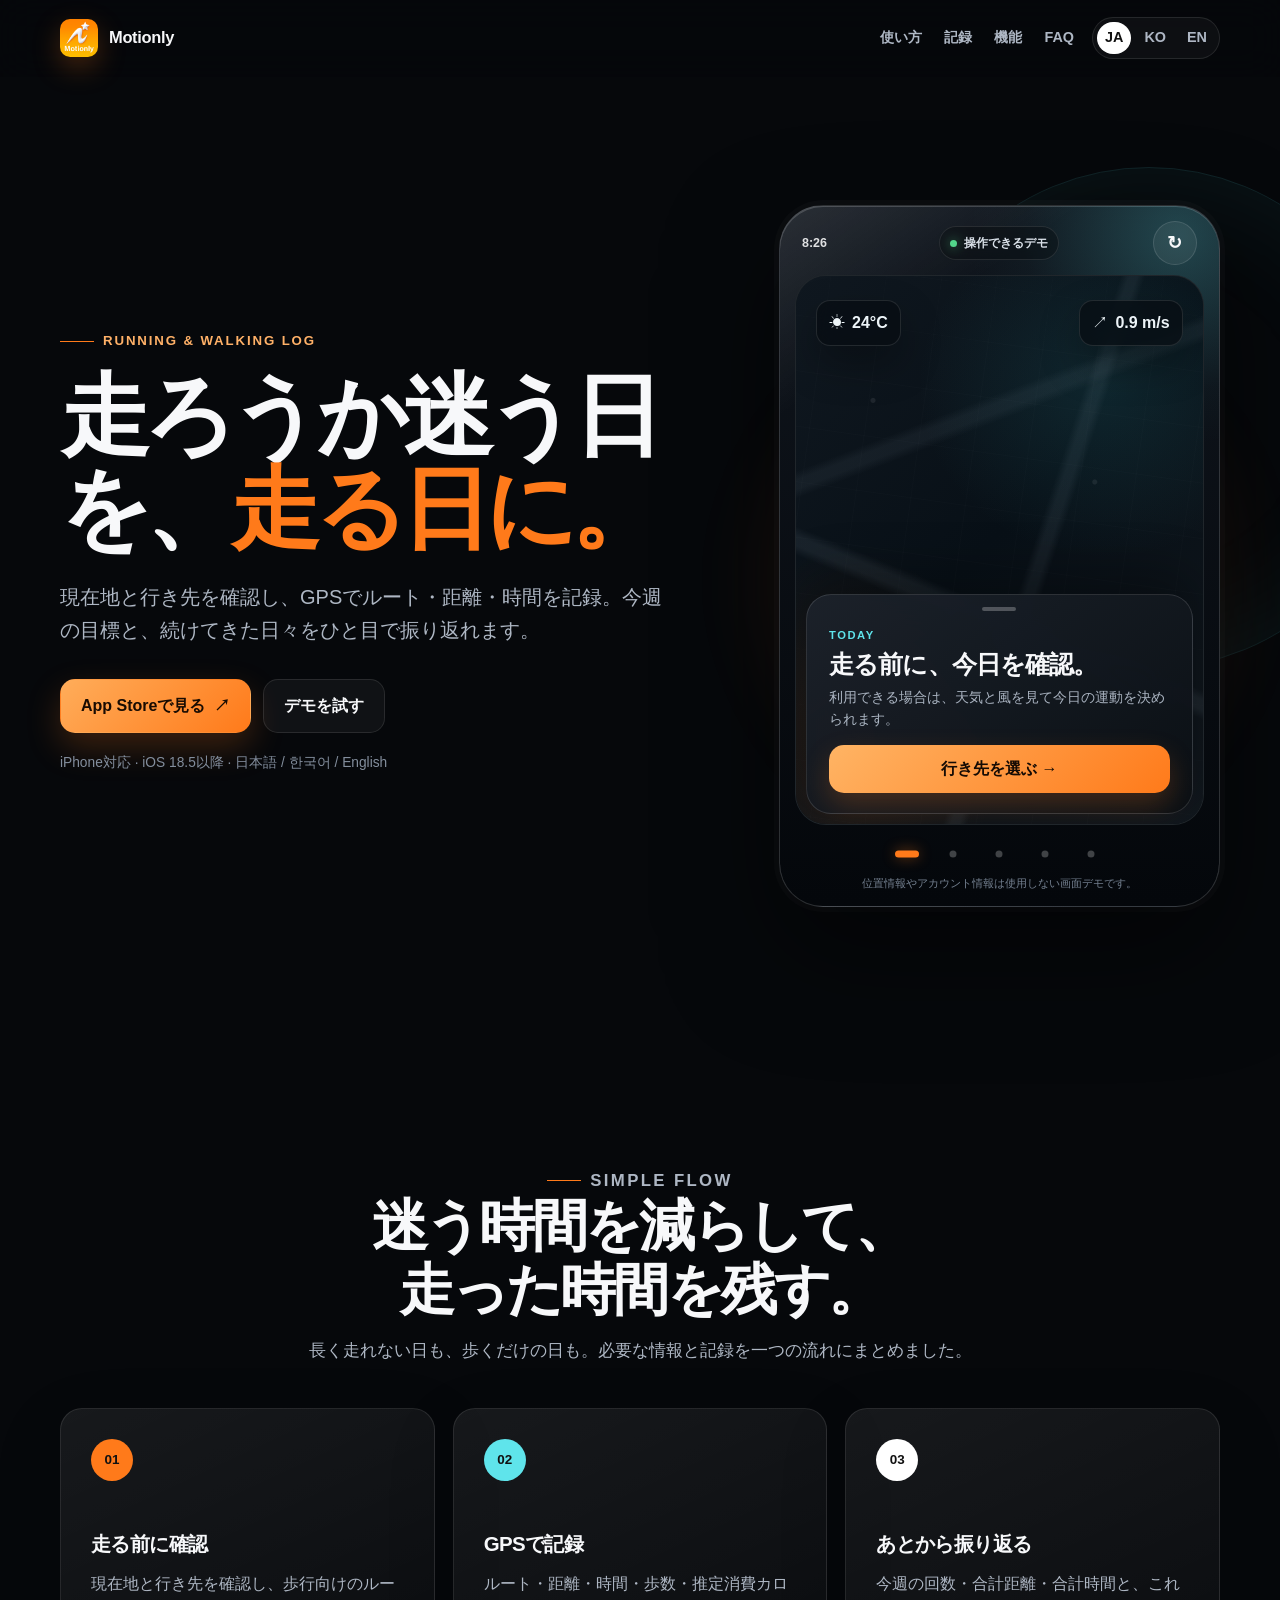
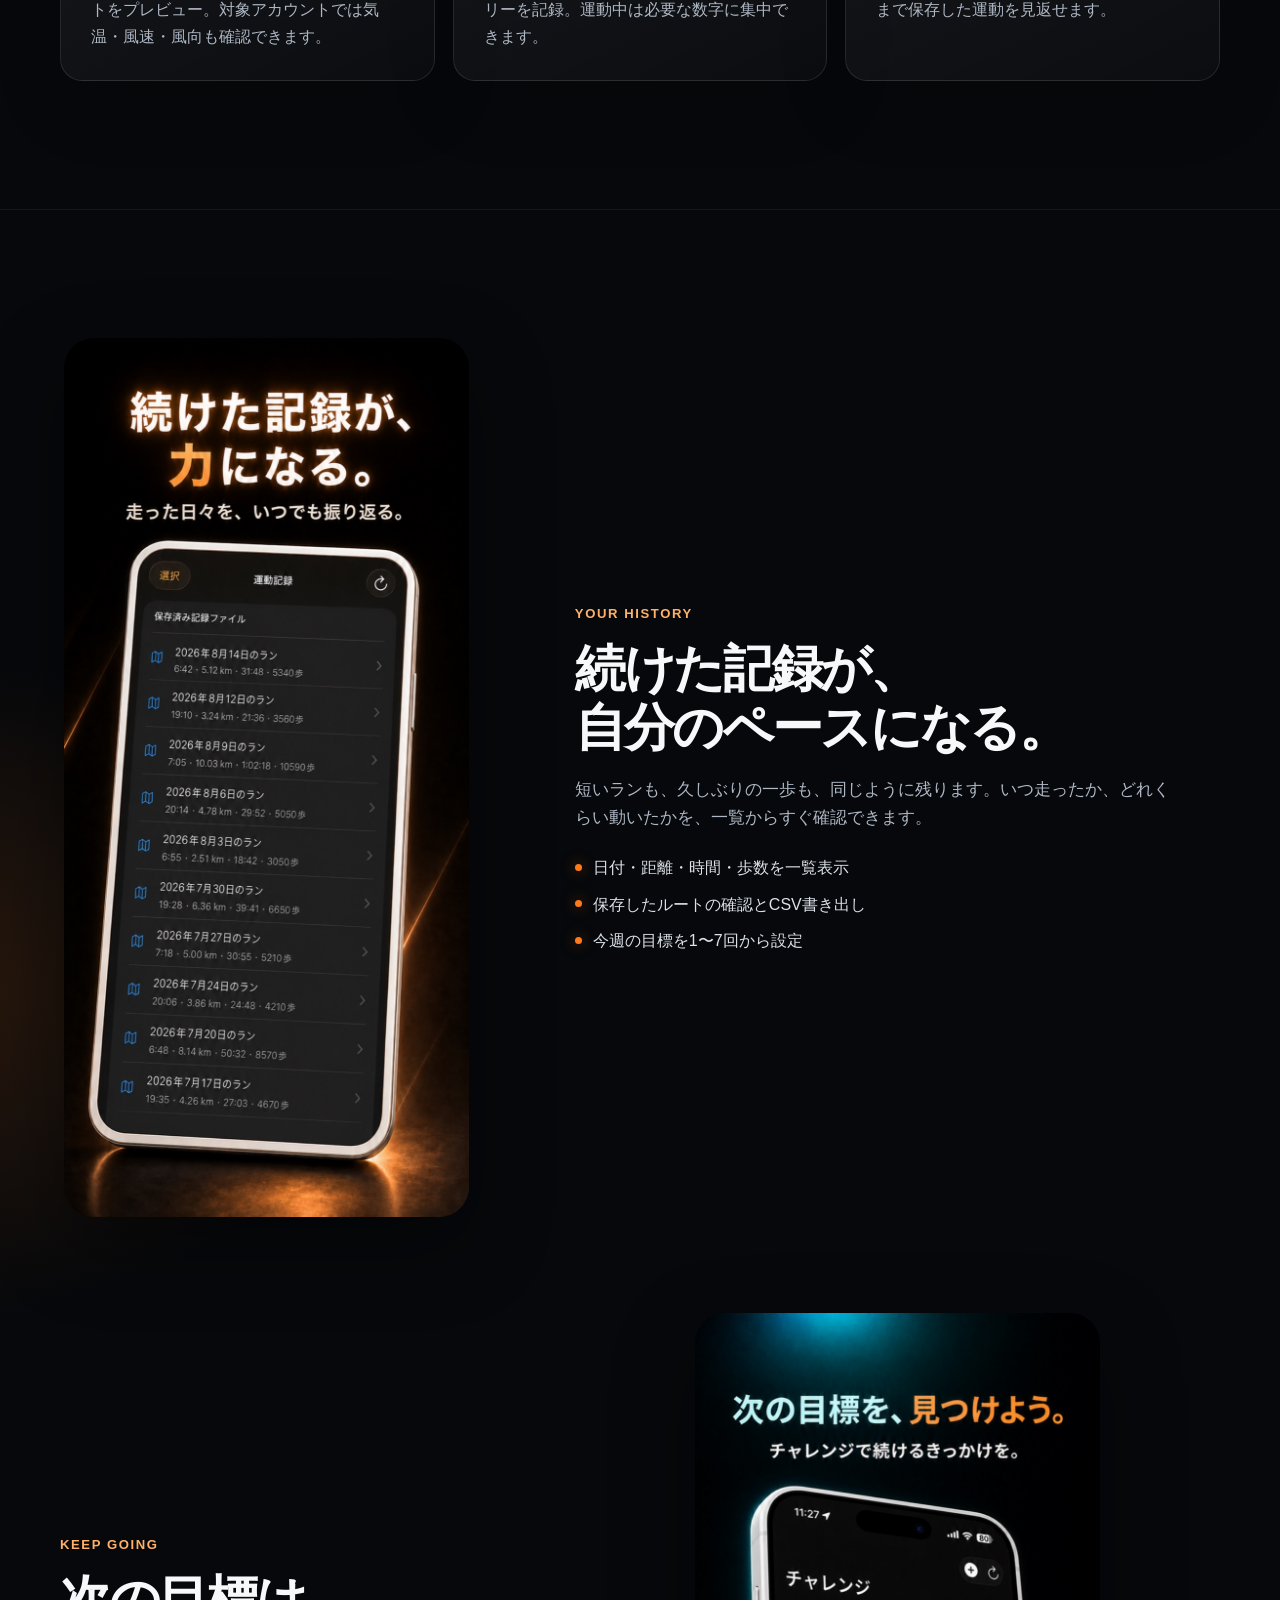
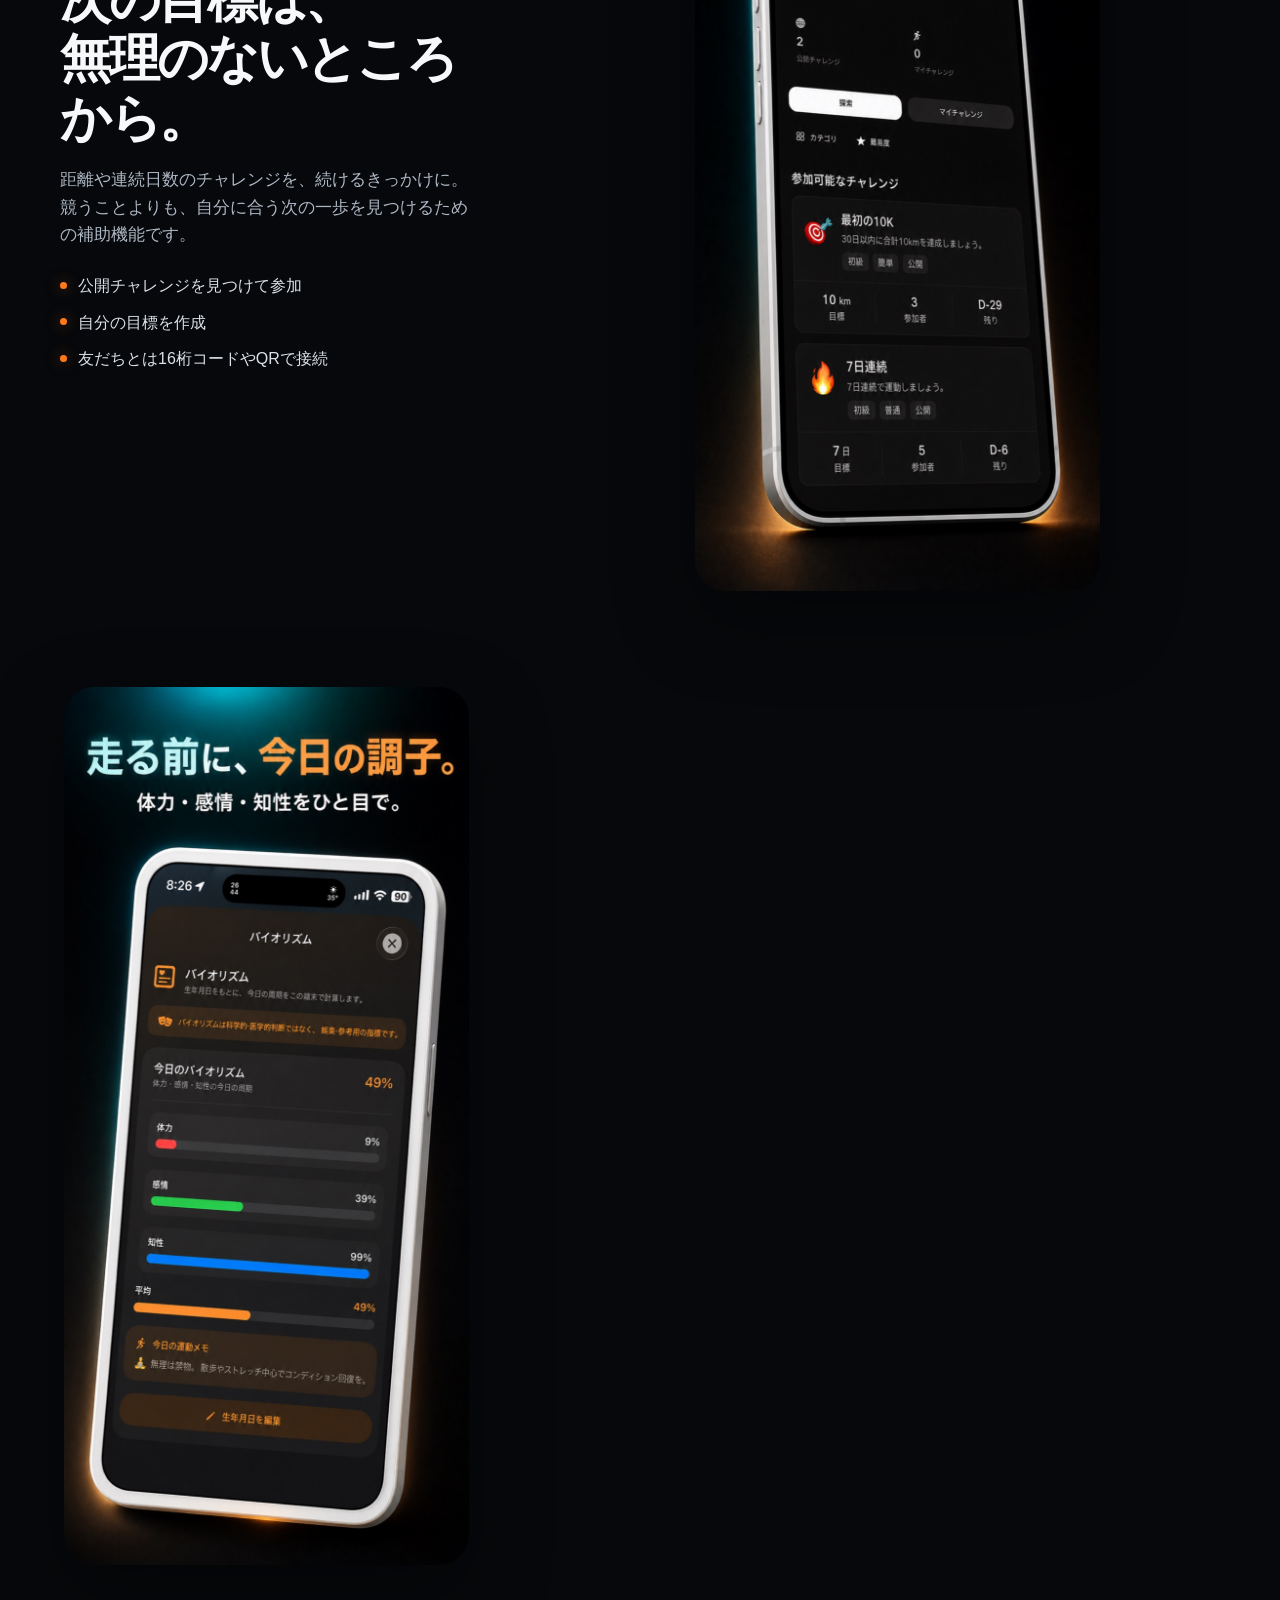
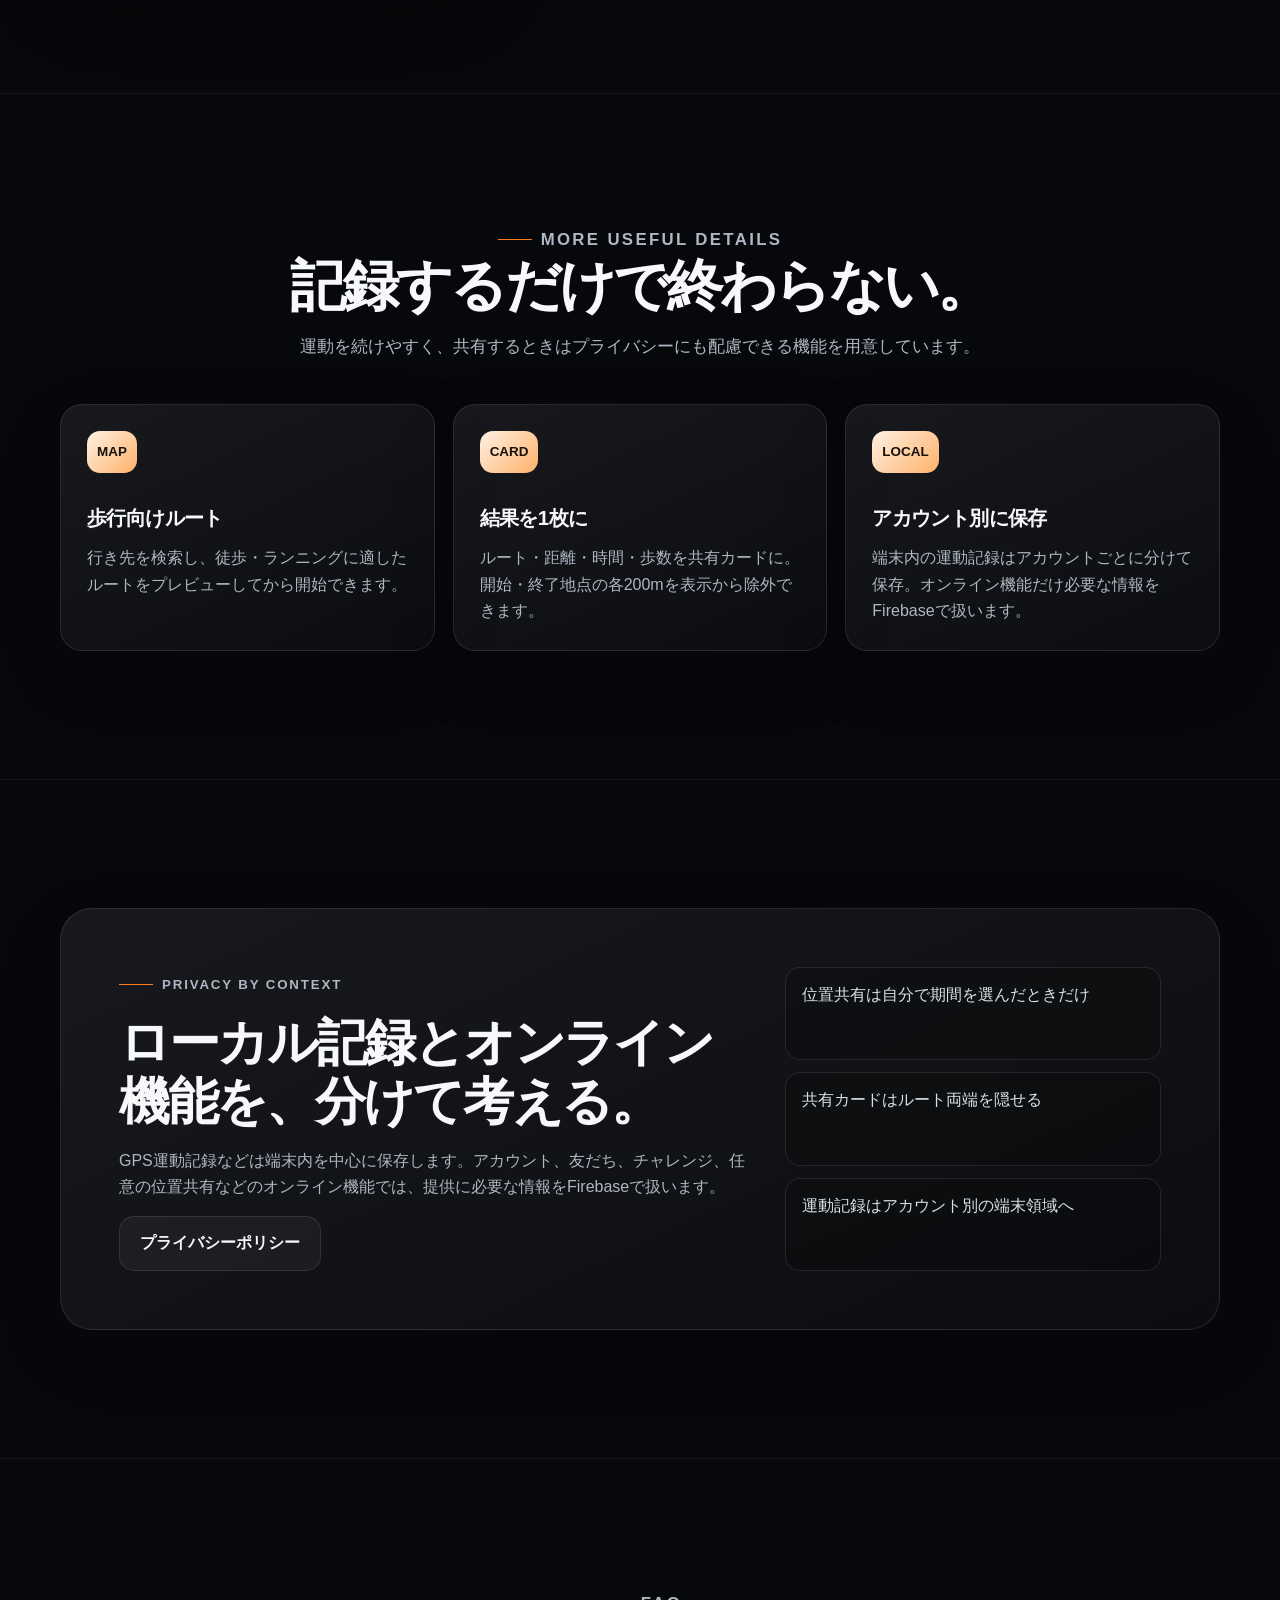
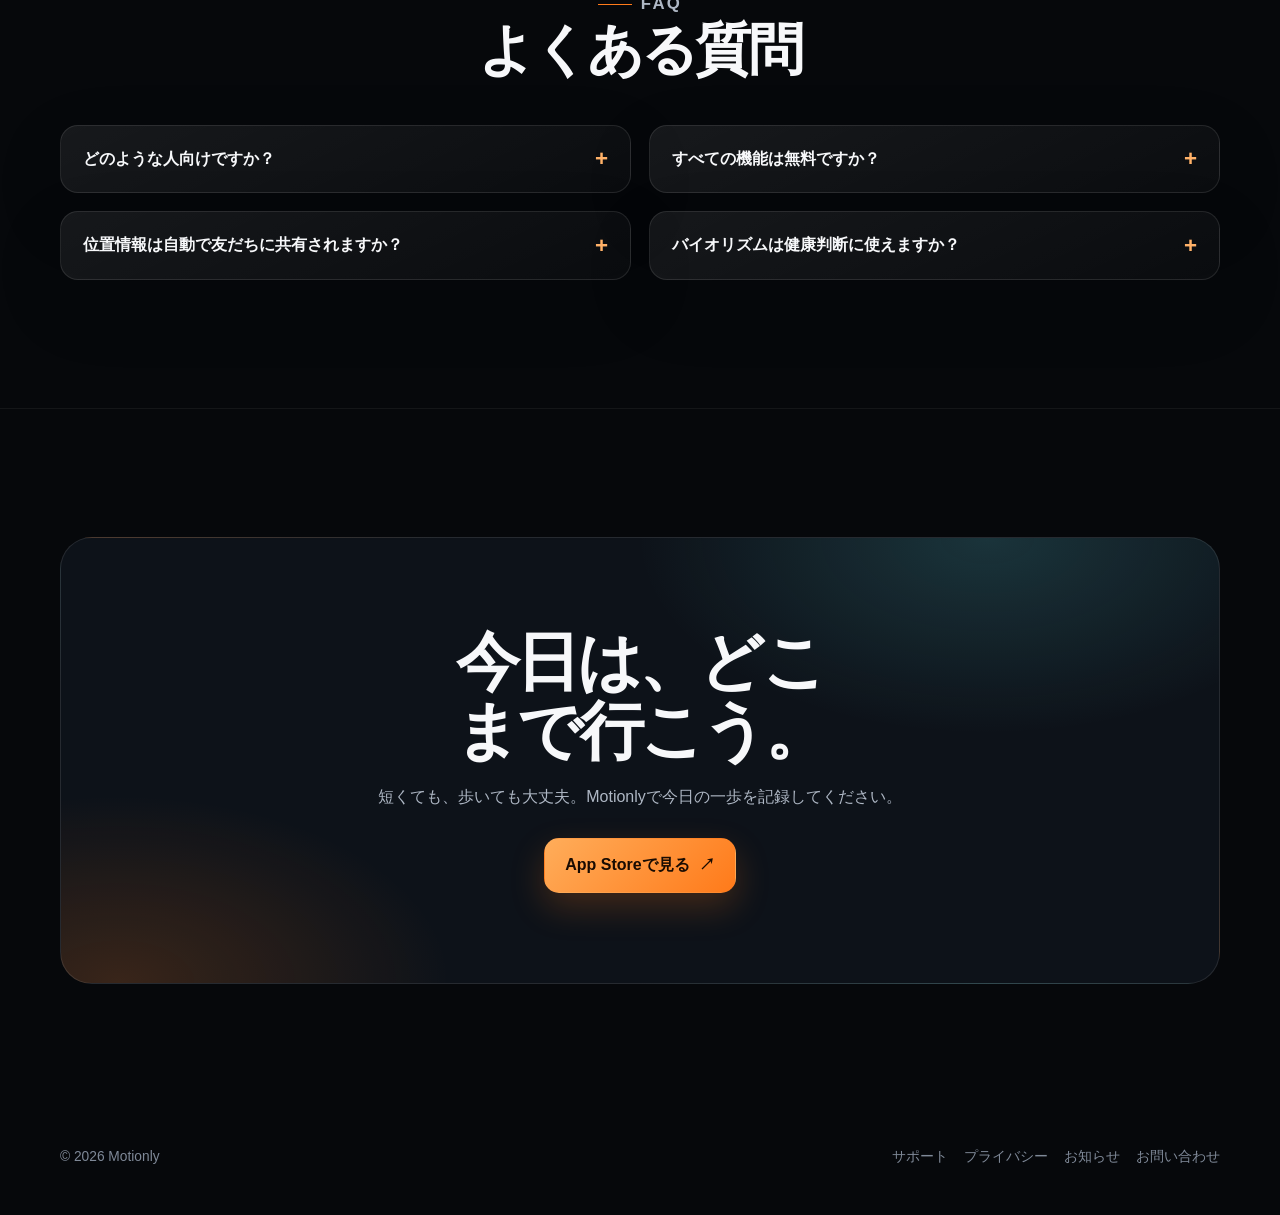
==== commit 47e08501: "Build app-like interactive landing demo" ====
--- a/index.html
+++ b/index.html
@@ -13,6 +13,7 @@
   <link rel="alternate" hreflang="x-default" href="https://motionly.net/">
   <link rel="icon" href="/assets/app-icon.png" type="image/png">
   <link rel="stylesheet" href="/styles/site.css?v=20260818">
+  <link rel="stylesheet" href="/styles/app-demo.css?v=20260819">
   <meta property="og:title" content="Motionly — 走ろうか迷う日を、走る日に。">
   <meta property="og:description" content="天気を見て、GPSで記録。続けた日々を振り返る。">
   <meta property="og:type" content="website">
@@ -42,10 +43,64 @@
         <p class="eyebrow">Running &amp; walking log</p>
         <h1>走ろうか迷う日を、<span class="accent-text">走る日に。</span></h1>
         <p class="lead">現在地と行き先を確認し、GPSでルート・距離・時間を記録。今週の目標と、続けてきた日々をひと目で振り返れます。</p>
-        <div class="cta-row"><a class="button orange" href="https://apps.apple.com/jp/app/id6752832437" target="_blank" rel="noopener">App Storeで見る <span aria-hidden="true">↗</span></a><a class="button secondary" href="#how">機能を見る</a></div>
+        <div class="cta-row"><a class="button orange" href="https://apps.apple.com/jp/app/id6752832437" target="_blank" rel="noopener">App Storeで見る <span aria-hidden="true">↗</span></a><a class="button secondary" href="#demo">デモを試す</a></div>
         <p class="support-line">iPhone対応 · iOS 18.5以降 · 日本語 / 한국어 / English</p>
       </div>
-      <div class="hero-visual reveal"><img class="hero-image" src="/assets/hero-map.jpg" alt="Motionlyの地図、天気、行き先検索画面" width="830" height="1800" fetchpriority="high"></div>
+      <div id="demo" class="hero-visual hero-demo-visual reveal">
+        <div class="app-demo" data-motionly-demo data-demo-locale="ja" data-state="0">
+          <p class="sr-only" role="status" aria-live="polite" data-demo-status></p>
+          <div class="demo-aurora" aria-hidden="true"></div>
+          <div class="demo-topbar">
+            <span class="demo-clock" aria-hidden="true">8:26</span>
+            <span class="demo-badge"><span class="demo-badge-dot" aria-hidden="true"></span><span data-demo-badge>画面デモ</span></span>
+            <button class="demo-reset" type="button" data-demo-reset aria-label="デモを最初から見る">↻</button>
+          </div>
+          <div class="demo-canvas">
+            <div class="demo-map" aria-hidden="true">
+              <span class="map-grid"></span>
+              <svg class="demo-route" viewBox="0 0 360 480" focusable="false">
+                <path class="route-shadow" d="M68 414 C112 364 80 304 150 268 S264 240 250 174 S292 102 316 64"></path>
+                <path class="route-line" d="M68 414 C112 364 80 304 150 268 S264 240 250 174 S292 102 316 64"></path>
+              </svg>
+              <span class="route-pin route-pin-start"></span>
+              <span class="route-pin route-pin-end"></span>
+              <div class="demo-weather weather-temperature"><span aria-hidden="true">☀︎</span><strong>24°C</strong></div>
+              <div class="demo-weather weather-wind"><span aria-hidden="true">↗</span><strong>0.9 m/s</strong></div>
+              <div class="demo-destination"><span aria-hidden="true">⌖</span><span data-demo-destination>日比谷公園</span><small>1.8 km</small></div>
+              <div class="demo-live-metrics">
+                <div><span data-demo-distance>0.00</span><small>km</small></div>
+                <div><span data-demo-time>00:00</span><small>時間</small></div>
+                <div><span data-demo-steps>0</span><small>歩数</small></div>
+              </div>
+              <div class="demo-summary-card">
+                <span class="demo-card-kicker" data-demo-summary-kicker>THIS WEEK</span>
+                <strong data-demo-summary-title>3回、続けられました。</strong>
+                <div class="demo-summary-stats"><span><b>3</b><small>回</small></span><span><b>8.4</b><small>km</small></span><span><b>52</b><small>分</small></span></div>
+              </div>
+              <div class="demo-challenge-card">
+                <span class="demo-card-kicker" data-demo-challenge-kicker>NEXT GOAL</span>
+                <div class="challenge-heading"><span aria-hidden="true">🎯</span><div><strong data-demo-challenge-title>最初の10K</strong><small data-demo-challenge-subtitle>30日以内に合計10km。</small></div></div>
+                <div class="challenge-meta"><span><b>10 km</b><small>目標</small></span><span><b>30日</b><small>期間</small></span><span><b>公開</b><small>設定</small></span></div>
+              </div>
+            </div>
+            <div class="demo-sheet">
+              <span class="demo-sheet-handle" aria-hidden="true"></span>
+              <p class="demo-kicker" data-demo-kicker>TODAY</p>
+              <h2 data-demo-title>走る前に、今日を確認。</h2>
+              <p data-demo-description>利用できる場合は、天気と風を見て今日の運動を決められます。</p>
+              <button class="demo-primary" type="button" data-demo-next>行き先を選ぶ <span aria-hidden="true">→</span></button>
+            </div>
+          </div>
+          <div class="demo-stepper" role="group" aria-label="デモ画面を選択">
+            <button type="button" data-demo-step="0" aria-label="天気" aria-current="step"></button>
+            <button type="button" data-demo-step="1" aria-label="ルート"></button>
+            <button type="button" data-demo-step="2" aria-label="運動記録"></button>
+            <button type="button" data-demo-step="3" aria-label="今週の記録"></button>
+            <button type="button" data-demo-step="4" aria-label="チャレンジ"></button>
+          </div>
+          <p class="demo-privacy-note">位置情報やアカウント情報は使用しない画面デモです。</p>
+        </div>
+      </div>
     </section>
 
     <section id="how" class="section"><div class="container">
@@ -101,5 +156,6 @@
 
   <footer class="site-footer"><div class="container footer-inner"><span>© <span data-current-year>2026</span> Motionly</span><nav class="footer-links" aria-label="フッターナビゲーション"><a href="/support.html">サポート</a><a href="/privacy.html">プライバシー</a><a href="/news.html">お知らせ</a><a href="mailto:sposedon0@gmail.com">お問い合わせ</a></nav></div></footer>
   <script src="/scripts/site.js?v=20260818" defer></script>
+  <script src="/scripts/app-demo.js?v=20260819" defer></script>
 </body>
 </html>
--- a/styles/app-demo.css
+++ b/styles/app-demo.css
@@ -0,0 +1,740 @@
+html {
+  overflow-x: clip;
+}
+
+.hero-demo-visual {
+  width: min(100%, 470px);
+  scroll-margin-top: 96px;
+}
+
+.sr-only {
+  position: absolute !important;
+  width: 1px !important;
+  height: 1px !important;
+  padding: 0 !important;
+  margin: -1px !important;
+  overflow: hidden !important;
+  clip: rect(0, 0, 0, 0) !important;
+  white-space: nowrap !important;
+  border: 0 !important;
+}
+
+.app-demo {
+  --demo-rotate-x: 0deg;
+  --demo-rotate-y: 0deg;
+  --demo-shift-x: 0px;
+  --demo-shift-y: 0px;
+  position: relative;
+  width: 100%;
+  min-height: 690px;
+  padding: 15px;
+  border: 1px solid rgba(255, 255, 255, 0.16);
+  border-radius: 44px;
+  background:
+    linear-gradient(145deg, rgba(255, 255, 255, 0.11), transparent 21%),
+    linear-gradient(180deg, rgba(16, 22, 30, 0.98), rgba(4, 7, 11, 0.99));
+  box-shadow:
+    0 46px 110px rgba(0, 0, 0, 0.5),
+    0 0 0 5px rgba(255, 255, 255, 0.025),
+    inset 0 1px rgba(255, 255, 255, 0.18);
+  transform: perspective(1200px) rotateX(var(--demo-rotate-x)) rotateY(var(--demo-rotate-y)) translate3d(var(--demo-shift-x), var(--demo-shift-y), 0);
+  transform-style: preserve-3d;
+  transition: transform 0.35s cubic-bezier(0.2, 0.8, 0.2, 1), box-shadow 0.35s ease;
+  isolation: isolate;
+  overflow: hidden;
+}
+
+.app-demo::before {
+  content: "";
+  position: absolute;
+  inset: 0;
+  z-index: 4;
+  border-radius: inherit;
+  background: linear-gradient(116deg, transparent 18%, rgba(255, 255, 255, 0.08) 36%, transparent 51%);
+  transform: translateX(-120%);
+  animation: demo-sheen 1.2s 0.65s ease-out both;
+  pointer-events: none;
+}
+
+.app-demo.is-pointer-active {
+  box-shadow:
+    0 54px 126px rgba(0, 0, 0, 0.55),
+    0 0 0 5px rgba(255, 255, 255, 0.035),
+    inset 0 1px rgba(255, 255, 255, 0.2);
+  transition-duration: 0.12s;
+}
+
+.demo-aurora {
+  position: absolute;
+  width: 420px;
+  height: 420px;
+  right: -170px;
+  top: -180px;
+  z-index: -1;
+  border-radius: 50%;
+  background: radial-gradient(circle, rgba(95, 228, 235, 0.28), rgba(95, 228, 235, 0.03) 52%, transparent 71%);
+  opacity: 0.85;
+  animation: demo-aurora-drift 22s ease-in-out infinite alternate;
+  pointer-events: none;
+}
+
+.demo-topbar {
+  position: relative;
+  z-index: 3;
+  min-height: 48px;
+  display: grid;
+  grid-template-columns: 1fr auto 1fr;
+  align-items: center;
+  gap: 10px;
+  padding: 0 7px 10px;
+  font-size: 0.78rem;
+  font-weight: 800;
+}
+
+.demo-clock {
+  color: rgba(255, 255, 255, 0.86);
+}
+
+.demo-badge {
+  display: inline-flex;
+  align-items: center;
+  gap: 7px;
+  padding: 6px 10px;
+  border: 1px solid rgba(255, 255, 255, 0.1);
+  border-radius: 999px;
+  color: #d9e0e8;
+  background: rgba(0, 0, 0, 0.24);
+  backdrop-filter: blur(12px);
+  -webkit-backdrop-filter: blur(12px);
+}
+
+.demo-badge-dot {
+  width: 7px;
+  height: 7px;
+  border-radius: 50%;
+  background: var(--green);
+  box-shadow: 0 0 12px rgba(82, 214, 138, 0.7);
+}
+
+.demo-reset {
+  width: 44px;
+  height: 44px;
+  justify-self: end;
+  border: 1px solid rgba(255, 255, 255, 0.12);
+  border-radius: 50%;
+  color: #f7f8fa;
+  background: rgba(255, 255, 255, 0.06);
+  font: inherit;
+  font-size: 1.15rem;
+  cursor: pointer;
+  transition: transform 0.2s ease, background 0.2s ease;
+}
+
+.demo-reset:hover,
+.demo-reset:focus-visible {
+  transform: rotate(-18deg);
+  background: rgba(255, 255, 255, 0.12);
+}
+
+.demo-canvas {
+  position: relative;
+  height: 550px;
+  border: 1px solid rgba(255, 255, 255, 0.09);
+  border-radius: 31px;
+  background: #0a1016;
+  box-shadow: inset 0 1px rgba(255, 255, 255, 0.06);
+  overflow: hidden;
+}
+
+.demo-map {
+  position: absolute;
+  inset: 0;
+  background:
+    radial-gradient(260px 240px at 76% 20%, rgba(46, 140, 152, 0.18), transparent 72%),
+    radial-gradient(220px 260px at 12% 84%, rgba(255, 122, 26, 0.12), transparent 72%),
+    linear-gradient(135deg, #101820, #081017 48%, #11171d);
+  overflow: hidden;
+}
+
+.demo-map::before,
+.demo-map::after,
+.map-grid {
+  content: "";
+  position: absolute;
+  inset: -12%;
+  pointer-events: none;
+}
+
+.demo-map::before {
+  background:
+    linear-gradient(26deg, transparent 41%, rgba(140, 160, 175, 0.11) 42%, rgba(140, 160, 175, 0.11) 43%, transparent 44%),
+    linear-gradient(112deg, transparent 54%, rgba(140, 160, 175, 0.09) 55%, rgba(140, 160, 175, 0.09) 56%, transparent 57%),
+    linear-gradient(163deg, transparent 33%, rgba(140, 160, 175, 0.08) 34%, rgba(140, 160, 175, 0.08) 35%, transparent 36%);
+  transform: rotate(-4deg) scale(1.08);
+}
+
+.demo-map::after {
+  background:
+    radial-gradient(circle at 25% 28%, rgba(255, 255, 255, 0.08) 0 2px, transparent 3px),
+    radial-gradient(circle at 69% 40%, rgba(255, 255, 255, 0.07) 0 2px, transparent 3px),
+    radial-gradient(circle at 48% 72%, rgba(255, 255, 255, 0.06) 0 2px, transparent 3px);
+}
+
+.map-grid {
+  opacity: 0.34;
+  background-image:
+    linear-gradient(rgba(255, 255, 255, 0.04) 1px, transparent 1px),
+    linear-gradient(90deg, rgba(255, 255, 255, 0.04) 1px, transparent 1px);
+  background-size: 44px 44px;
+  transform: rotate(8deg) scale(1.25);
+}
+
+.demo-route {
+  position: absolute;
+  inset: 34px 16px 66px;
+  width: calc(100% - 32px);
+  height: calc(100% - 100px);
+  overflow: visible;
+}
+
+.demo-route path {
+  fill: none;
+  stroke-linecap: round;
+  stroke-linejoin: round;
+}
+
+.route-shadow {
+  stroke: rgba(7, 12, 16, 0.78);
+  stroke-width: 13;
+  opacity: 0;
+  transition: opacity 0.45s ease;
+}
+
+.route-line {
+  stroke: var(--cyan);
+  stroke-width: 6;
+  stroke-dasharray: 720;
+  stroke-dashoffset: 720;
+  filter: drop-shadow(0 0 8px rgba(95, 228, 235, 0.58));
+  transition: stroke-dashoffset 1.25s cubic-bezier(0.2, 0.8, 0.2, 1);
+}
+
+.app-demo[data-state="1"] .route-line,
+.app-demo[data-state="2"] .route-line,
+.app-demo[data-state="3"] .route-line,
+.app-demo[data-state="4"] .route-line {
+  stroke-dashoffset: 0;
+}
+
+.app-demo[data-state="1"] .route-shadow,
+.app-demo[data-state="2"] .route-shadow,
+.app-demo[data-state="3"] .route-shadow,
+.app-demo[data-state="4"] .route-shadow {
+  opacity: 1;
+}
+
+.route-pin {
+  position: absolute;
+  z-index: 2;
+  width: 18px;
+  height: 18px;
+  border: 5px solid #eafcff;
+  border-radius: 50%;
+  background: var(--cyan);
+  box-shadow: 0 0 0 5px rgba(95, 228, 235, 0.18), 0 0 22px rgba(95, 228, 235, 0.7);
+  opacity: 0;
+  transform: scale(0.55);
+  transition: opacity 0.25s ease, transform 0.4s cubic-bezier(0.2, 0.8, 0.2, 1);
+}
+
+.route-pin-start {
+  left: 17%;
+  top: 73%;
+}
+
+.route-pin-end {
+  right: 8%;
+  top: 10%;
+}
+
+.app-demo:not([data-state="0"]) .route-pin {
+  opacity: 1;
+  transform: scale(1);
+}
+
+.demo-weather,
+.demo-destination,
+.demo-live-metrics,
+.demo-summary-card,
+.demo-challenge-card {
+  position: absolute;
+  z-index: 2;
+  border: 1px solid rgba(255, 255, 255, 0.11);
+  background: rgba(8, 13, 18, 0.78);
+  box-shadow: 0 18px 40px rgba(0, 0, 0, 0.3);
+  backdrop-filter: blur(16px) saturate(140%);
+  -webkit-backdrop-filter: blur(16px) saturate(140%);
+}
+
+.demo-weather {
+  top: 24px;
+  display: inline-flex;
+  align-items: center;
+  gap: 7px;
+  min-height: 43px;
+  padding: 9px 12px;
+  border-radius: 14px;
+  color: #edf4f8;
+  transition: opacity 0.3s ease, transform 0.3s ease;
+}
+
+.weather-temperature {
+  left: 20px;
+}
+
+.weather-wind {
+  right: 20px;
+}
+
+.demo-destination {
+  top: 84px;
+  left: 50%;
+  width: calc(100% - 40px);
+  min-height: 54px;
+  display: grid;
+  grid-template-columns: auto 1fr auto;
+  align-items: center;
+  gap: 10px;
+  padding: 12px 14px;
+  border-radius: 17px;
+  color: #f7f8fa;
+  opacity: 0;
+  transform: translate(-50%, 10px);
+  transition: opacity 0.35s ease, transform 0.35s ease;
+}
+
+.demo-destination > span:first-child {
+  color: var(--cyan);
+  font-size: 1.1rem;
+}
+
+.demo-destination small {
+  color: #8e9aaa;
+}
+
+.app-demo:not([data-state="0"]) .demo-destination {
+  opacity: 1;
+  transform: translate(-50%, 0);
+}
+
+.demo-live-metrics {
+  left: 20px;
+  right: 20px;
+  top: 154px;
+  display: grid;
+  grid-template-columns: repeat(3, 1fr);
+  padding: 17px 10px;
+  border-radius: 19px;
+  opacity: 0;
+  visibility: hidden;
+  transform: translateY(12px);
+  transition: opacity 0.3s ease, transform 0.3s ease, visibility 0.3s;
+}
+
+.demo-live-metrics div {
+  display: grid;
+  text-align: center;
+}
+
+.demo-live-metrics div + div {
+  border-left: 1px solid rgba(255, 255, 255, 0.09);
+}
+
+.demo-live-metrics span {
+  font-size: 1.25rem;
+  font-weight: 850;
+  font-variant-numeric: tabular-nums;
+}
+
+.demo-live-metrics small,
+.demo-summary-stats small {
+  color: #8390a0;
+  font-size: 0.68rem;
+  letter-spacing: 0.08em;
+  text-transform: uppercase;
+}
+
+.app-demo[data-state="2"] .demo-live-metrics {
+  opacity: 1;
+  visibility: visible;
+  transform: none;
+}
+
+.demo-summary-card,
+.demo-challenge-card {
+  left: 20px;
+  right: 20px;
+  top: 143px;
+  padding: 22px;
+  border-radius: 24px;
+  opacity: 0;
+  visibility: hidden;
+  transform: translateY(18px) scale(0.98);
+  transition: opacity 0.4s ease, transform 0.45s cubic-bezier(0.2, 0.8, 0.2, 1), visibility 0.4s;
+}
+
+.demo-card-kicker {
+  display: block;
+  margin-bottom: 8px;
+  color: var(--orange-soft);
+  font-size: 0.7rem;
+  font-weight: 900;
+  letter-spacing: 0.14em;
+}
+
+.demo-summary-card > strong,
+.demo-challenge-card strong {
+  display: block;
+  font-size: 1.18rem;
+  line-height: 1.35;
+}
+
+.demo-summary-stats {
+  display: grid;
+  grid-template-columns: repeat(3, 1fr);
+  gap: 8px;
+  margin-top: 20px;
+}
+
+.demo-summary-stats span {
+  display: grid;
+  gap: 2px;
+  padding: 11px 6px;
+  border: 1px solid rgba(255, 255, 255, 0.08);
+  border-radius: 14px;
+  text-align: center;
+  background: rgba(255, 255, 255, 0.035);
+}
+
+.demo-summary-stats b {
+  font-size: 1.18rem;
+}
+
+.app-demo[data-state="3"] .demo-summary-card,
+.app-demo[data-state="4"] .demo-challenge-card {
+  opacity: 1;
+  visibility: visible;
+  transform: none;
+}
+
+.challenge-heading {
+  display: flex;
+  align-items: center;
+  gap: 13px;
+}
+
+.challenge-heading > span {
+  font-size: 2rem;
+}
+
+.challenge-heading small {
+  display: block;
+  margin-top: 3px;
+  color: #99a4b2;
+}
+
+.challenge-meta {
+  display: grid;
+  grid-template-columns: repeat(3, 1fr);
+  gap: 8px;
+  margin-top: 20px;
+  color: #dce4eb;
+}
+
+.challenge-meta span {
+  display: grid;
+  gap: 2px;
+  padding: 10px 5px;
+  border: 1px solid rgba(255, 255, 255, 0.08);
+  border-radius: 13px;
+  text-align: center;
+  background: rgba(255, 255, 255, 0.035);
+}
+
+.challenge-meta small {
+  color: #97a2af;
+  font-size: 0.66rem;
+  letter-spacing: 0.06em;
+  text-transform: uppercase;
+}
+
+.demo-sheet {
+  position: absolute;
+  left: 10px;
+  right: 10px;
+  bottom: 10px;
+  z-index: 3;
+  min-height: 194px;
+  padding: 22px 22px 20px;
+  border: 1px solid rgba(255, 255, 255, 0.13);
+  border-radius: 25px;
+  background: linear-gradient(145deg, rgba(28, 34, 43, 0.94), rgba(11, 15, 20, 0.95));
+  box-shadow: 0 -18px 52px rgba(0, 0, 0, 0.32);
+  backdrop-filter: blur(22px) saturate(145%);
+  -webkit-backdrop-filter: blur(22px) saturate(145%);
+  transition: border-color 0.3s ease, background 0.3s ease;
+}
+
+.app-demo[data-state="2"] .demo-sheet {
+  border-color: rgba(255, 122, 26, 0.28);
+  background: linear-gradient(145deg, rgba(53, 31, 18, 0.95), rgba(13, 16, 20, 0.96));
+}
+
+.demo-sheet-handle {
+  display: block;
+  width: 34px;
+  height: 4px;
+  margin: -10px auto 15px;
+  border-radius: 999px;
+  background: rgba(255, 255, 255, 0.25);
+}
+
+.demo-kicker {
+  margin-bottom: 5px;
+  color: var(--cyan);
+  font-size: 0.7rem;
+  font-weight: 900;
+  letter-spacing: 0.14em;
+}
+
+.demo-sheet h2 {
+  margin-bottom: 6px;
+  font-size: clamp(1.22rem, 3vw, 1.55rem);
+  line-height: 1.3;
+  letter-spacing: -0.035em;
+}
+
+.demo-sheet p:not(.demo-kicker) {
+  margin-bottom: 14px;
+  color: #aab4c1;
+  font-size: 0.88rem;
+  line-height: 1.55;
+}
+
+.demo-primary {
+  width: 100%;
+  min-height: 48px;
+  border: 0;
+  border-radius: 15px;
+  color: #160b04;
+  background: linear-gradient(135deg, #ffb464, var(--orange));
+  box-shadow: 0 12px 28px rgba(255, 122, 26, 0.22);
+  font: inherit;
+  font-weight: 900;
+  cursor: pointer;
+  transition: transform 0.18s ease, box-shadow 0.18s ease;
+}
+
+.demo-primary:hover,
+.demo-primary:focus-visible {
+  transform: translateY(-2px);
+  box-shadow: 0 17px 34px rgba(255, 122, 26, 0.3);
+}
+
+.demo-primary:active {
+  transform: scale(0.985);
+}
+
+.demo-stepper {
+  position: relative;
+  z-index: 3;
+  min-height: 44px;
+  display: flex;
+  align-items: center;
+  justify-content: center;
+  gap: 2px;
+  padding-top: 7px;
+}
+
+.demo-stepper button {
+  position: relative;
+  width: 44px;
+  height: 44px;
+  border: 0;
+  background: transparent;
+  cursor: pointer;
+}
+
+.demo-stepper button::before {
+  content: "";
+  position: absolute;
+  left: 50%;
+  top: 50%;
+  width: 7px;
+  height: 7px;
+  border-radius: 999px;
+  background: rgba(255, 255, 255, 0.24);
+  transform: translate(-50%, -50%);
+  transition: width 0.25s ease, background 0.25s ease, box-shadow 0.25s ease;
+}
+
+.demo-stepper button[aria-current="step"]::before {
+  width: 24px;
+  background: var(--orange);
+  box-shadow: 0 0 14px rgba(255, 122, 26, 0.45);
+}
+
+.demo-privacy-note {
+  margin: 0;
+  color: #748090;
+  font-size: 0.7rem;
+  line-height: 1.35;
+  text-align: center;
+}
+
+.app-demo:not(.is-ready) .demo-reset,
+.app-demo:not(.is-ready) .demo-stepper,
+.app-demo:not(.is-ready) .demo-primary {
+  display: none;
+}
+
+@keyframes demo-sheen {
+  0% { transform: translateX(-120%); }
+  100% { transform: translateX(120%); }
+}
+
+@keyframes demo-aurora-drift {
+  0% { opacity: 0.62; transform: translate3d(-18px, 8px, 0) scale(0.94); }
+  50% { opacity: 0.88; transform: translate3d(10px, 24px, 0) scale(1.04); }
+  100% { opacity: 0.7; transform: translate3d(-2px, -4px, 0) scale(0.98); }
+}
+
+@media (hover: none), (pointer: coarse), (max-width: 900px) {
+  .app-demo {
+    --demo-rotate-x: 0deg !important;
+    --demo-rotate-y: 0deg !important;
+    --demo-shift-x: 0px !important;
+    --demo-shift-y: 0px !important;
+  }
+}
+
+@media (max-width: 900px) {
+  .hero-demo-visual {
+    width: min(100%, 520px);
+  }
+}
+
+@media (max-width: 640px) {
+  .hero-demo-visual {
+    width: calc(100% + 28px);
+    max-width: none;
+    margin-inline: -14px;
+  }
+
+  .app-demo {
+    min-height: 636px;
+    margin-inline: 0;
+    padding: 9px;
+    border-radius: 30px;
+    box-shadow: 0 28px 76px rgba(0, 0, 0, 0.48), inset 0 1px rgba(255, 255, 255, 0.14);
+  }
+
+  .demo-topbar {
+    padding-inline: 6px;
+  }
+
+  .demo-badge {
+    font-size: 0.7rem;
+  }
+
+  .demo-canvas {
+    height: 510px;
+    border-radius: 24px;
+  }
+
+  .demo-sheet {
+    min-height: 184px;
+    padding: 20px 17px 16px;
+    border-radius: 21px;
+  }
+
+  .demo-weather {
+    top: 18px;
+    padding: 8px 10px;
+    font-size: 0.78rem;
+  }
+
+  .weather-temperature {
+    left: 14px;
+  }
+
+  .weather-wind {
+    right: 14px;
+  }
+
+  .demo-destination,
+  .demo-live-metrics,
+  .demo-summary-card,
+  .demo-challenge-card {
+    left: 14px;
+    right: 14px;
+  }
+
+  .demo-destination {
+    left: 50%;
+    width: calc(100% - 28px);
+  }
+
+  .demo-summary-card,
+  .demo-challenge-card {
+    top: 132px;
+    padding: 18px;
+  }
+
+  .demo-privacy-note {
+    padding-inline: 10px;
+  }
+}
+
+@media (max-width: 360px) {
+  .app-demo {
+    min-height: 618px;
+  }
+
+  .demo-canvas {
+    height: 492px;
+  }
+
+  .demo-sheet h2 {
+    font-size: 1.1rem;
+  }
+
+  .demo-sheet p:not(.demo-kicker) {
+    font-size: 0.8rem;
+  }
+
+  .demo-badge {
+    max-width: 130px;
+    overflow: hidden;
+    text-overflow: ellipsis;
+    white-space: nowrap;
+  }
+}
+
+@media (prefers-reduced-motion: reduce) {
+  .app-demo,
+  .route-line,
+  .route-pin,
+  .demo-destination,
+  .demo-live-metrics,
+  .demo-summary-card,
+  .demo-challenge-card,
+  .challenge-meta span {
+    transition: none !important;
+  }
+
+  .app-demo::before,
+  .demo-aurora {
+    animation: none !important;
+  }
+}
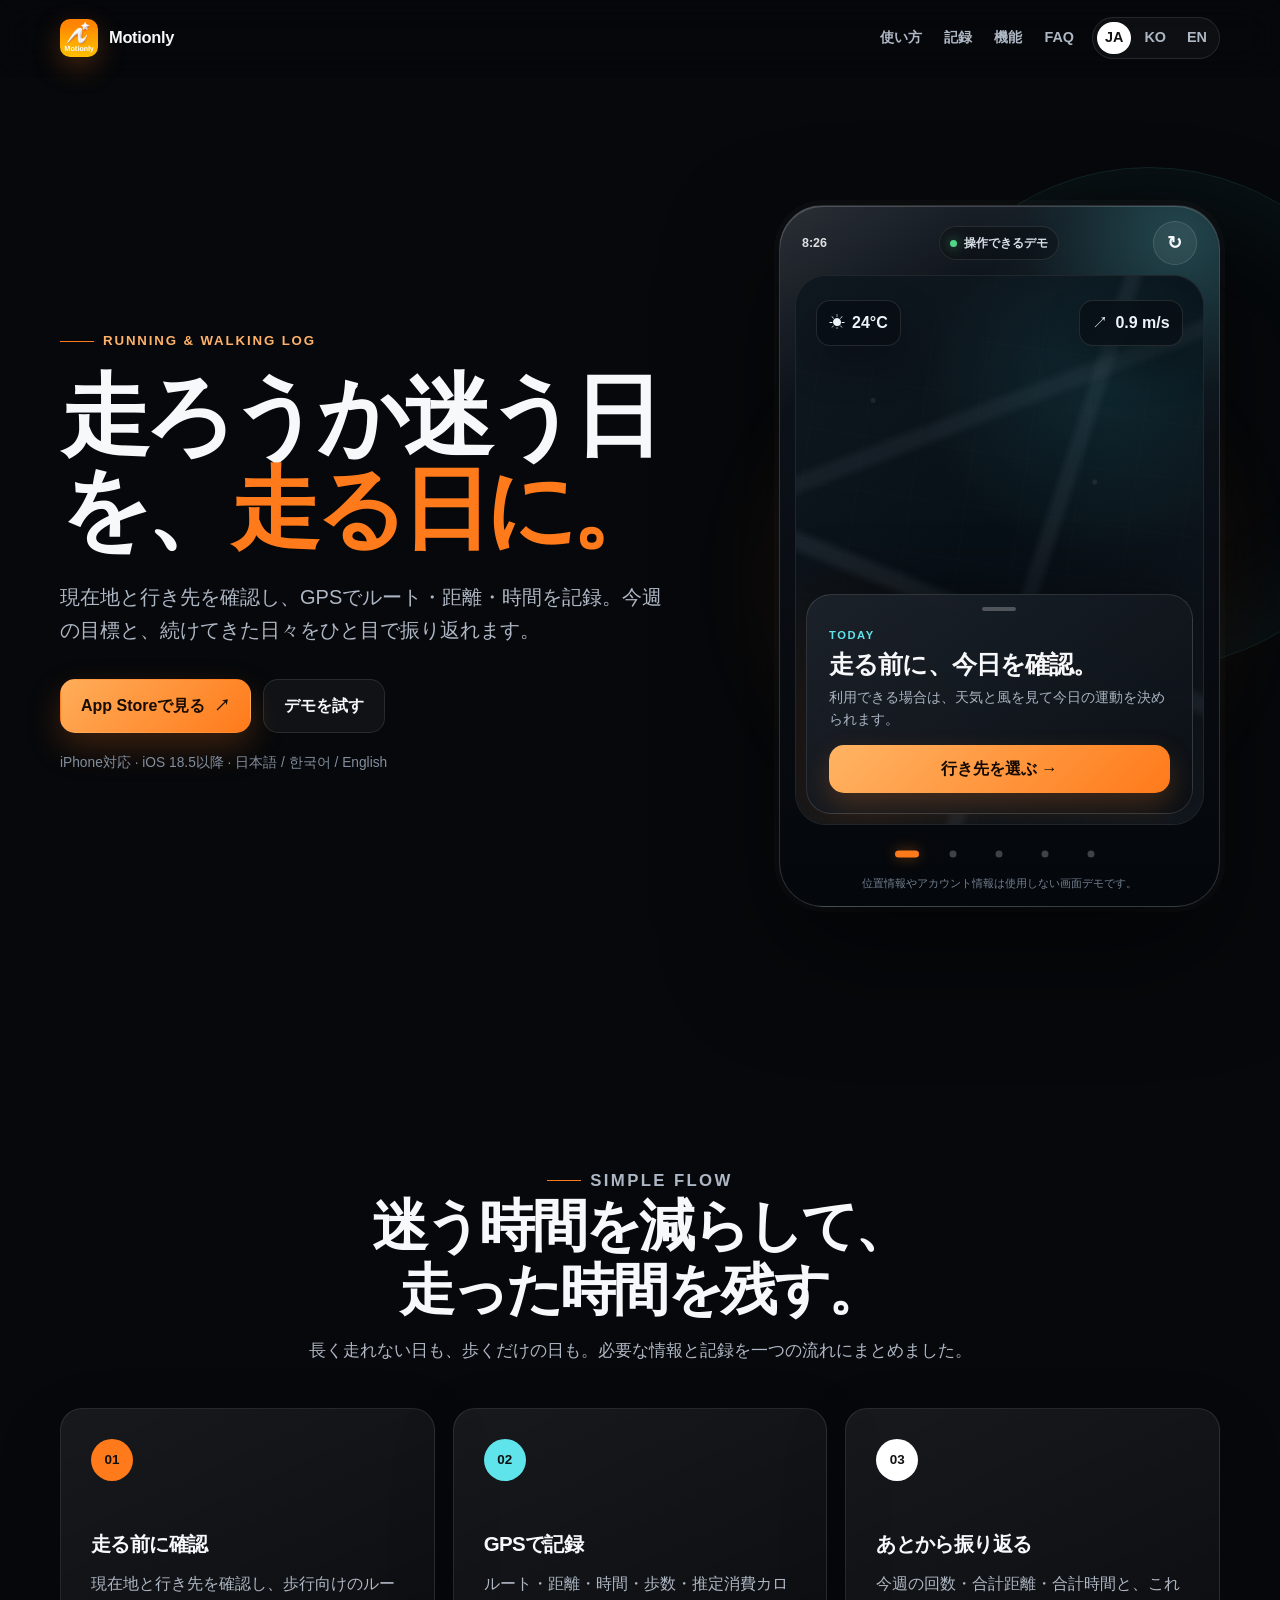
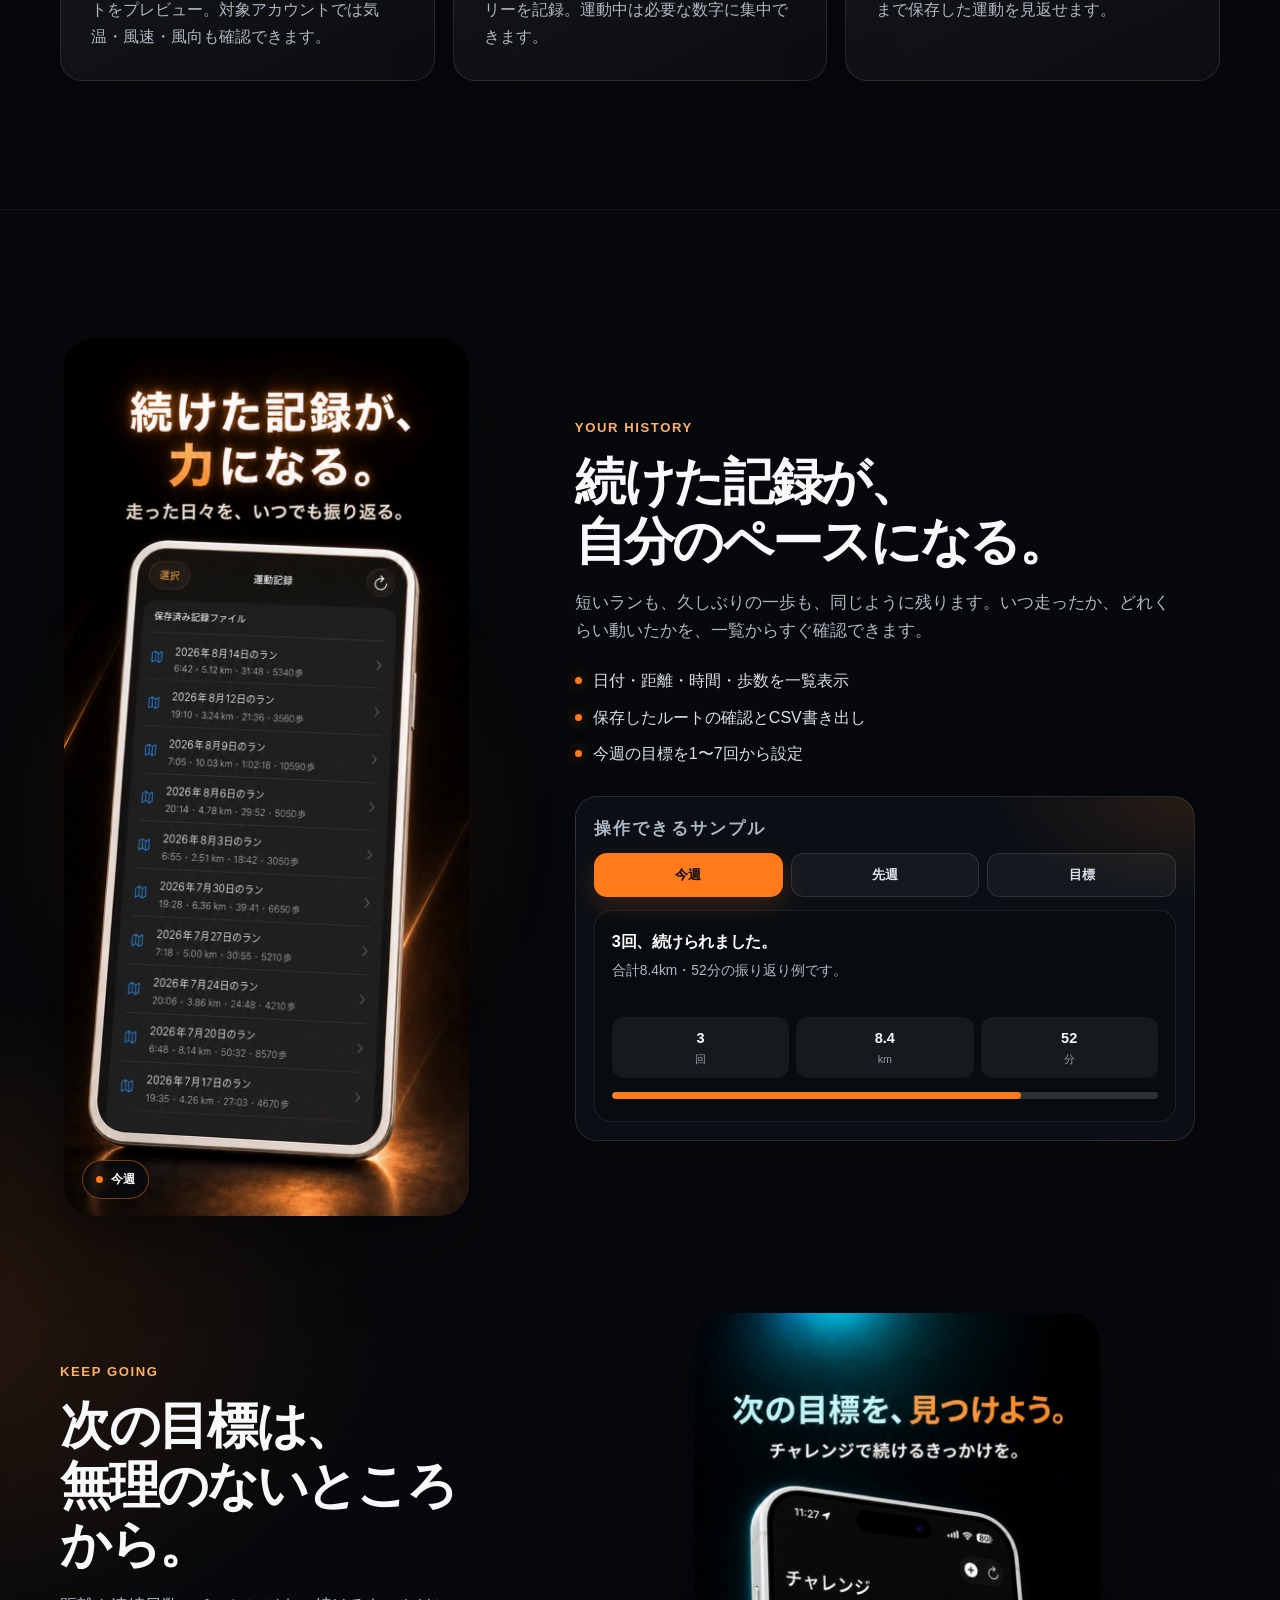
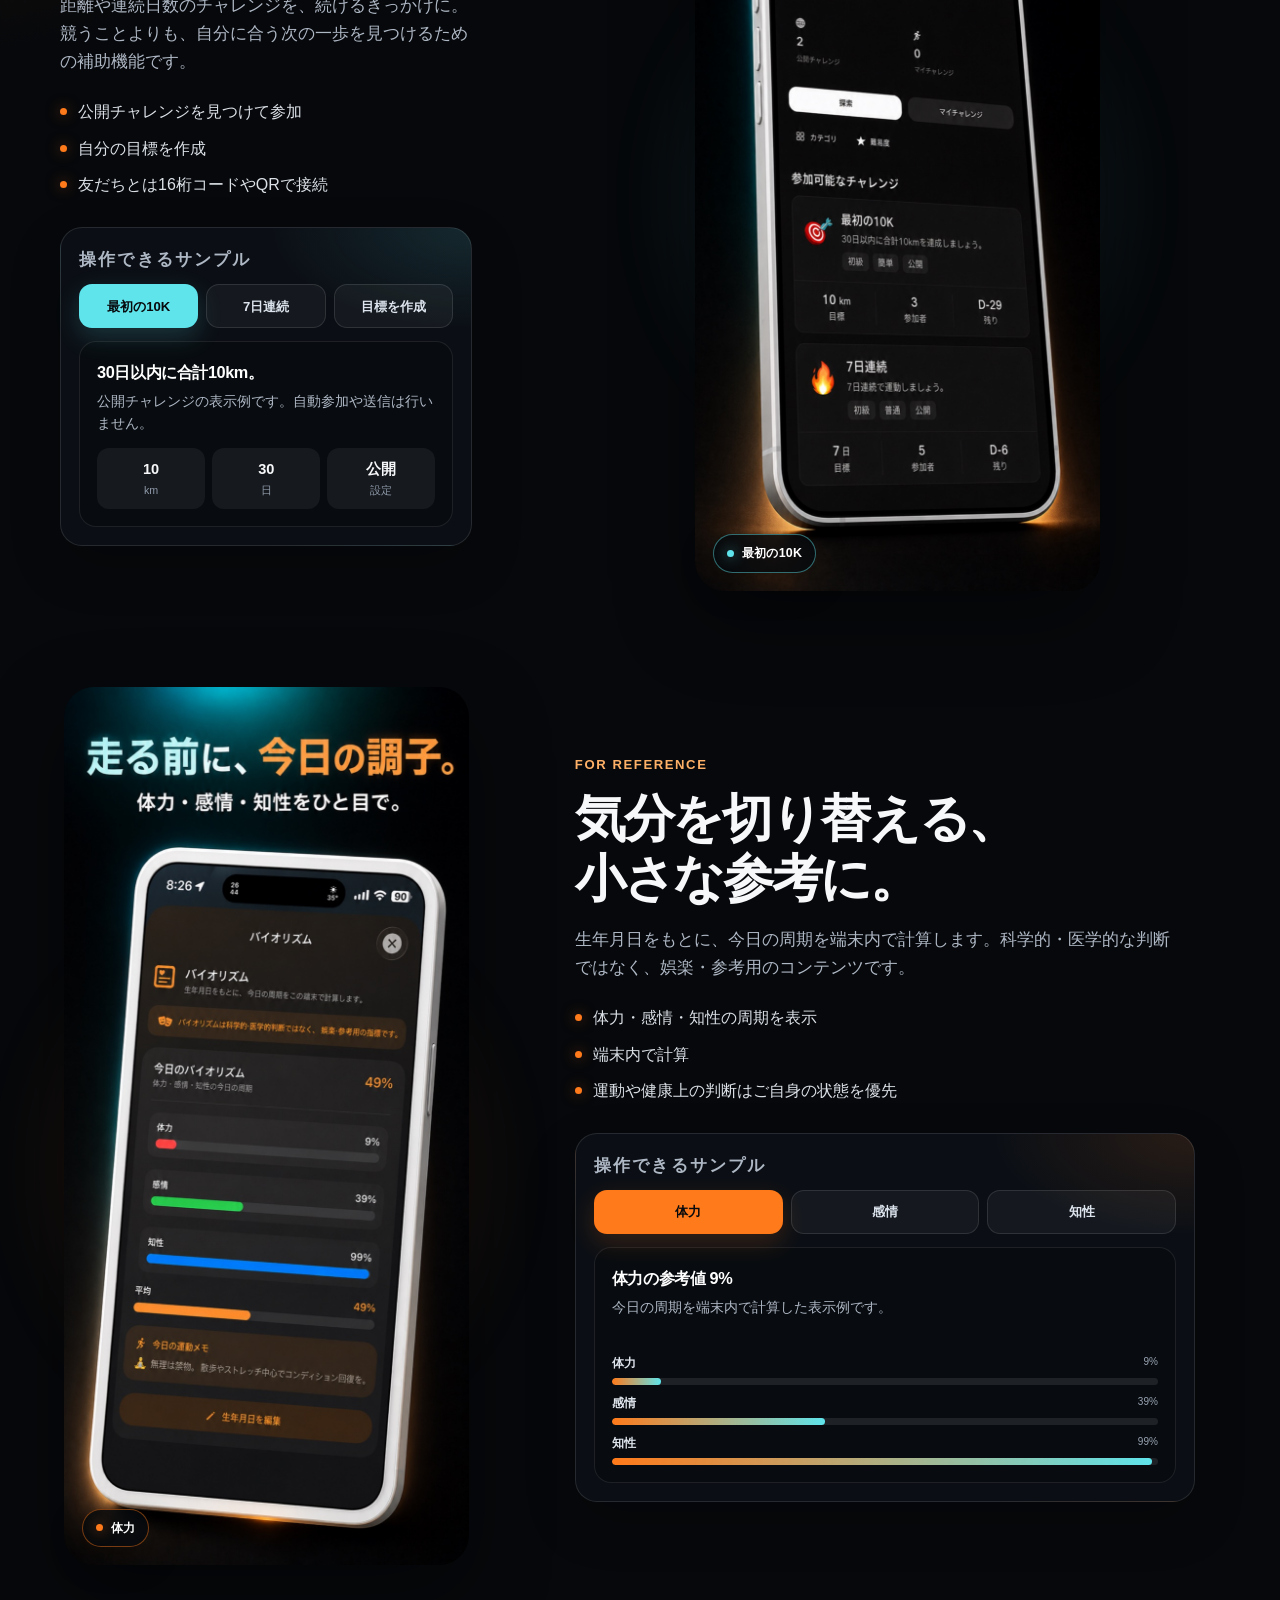
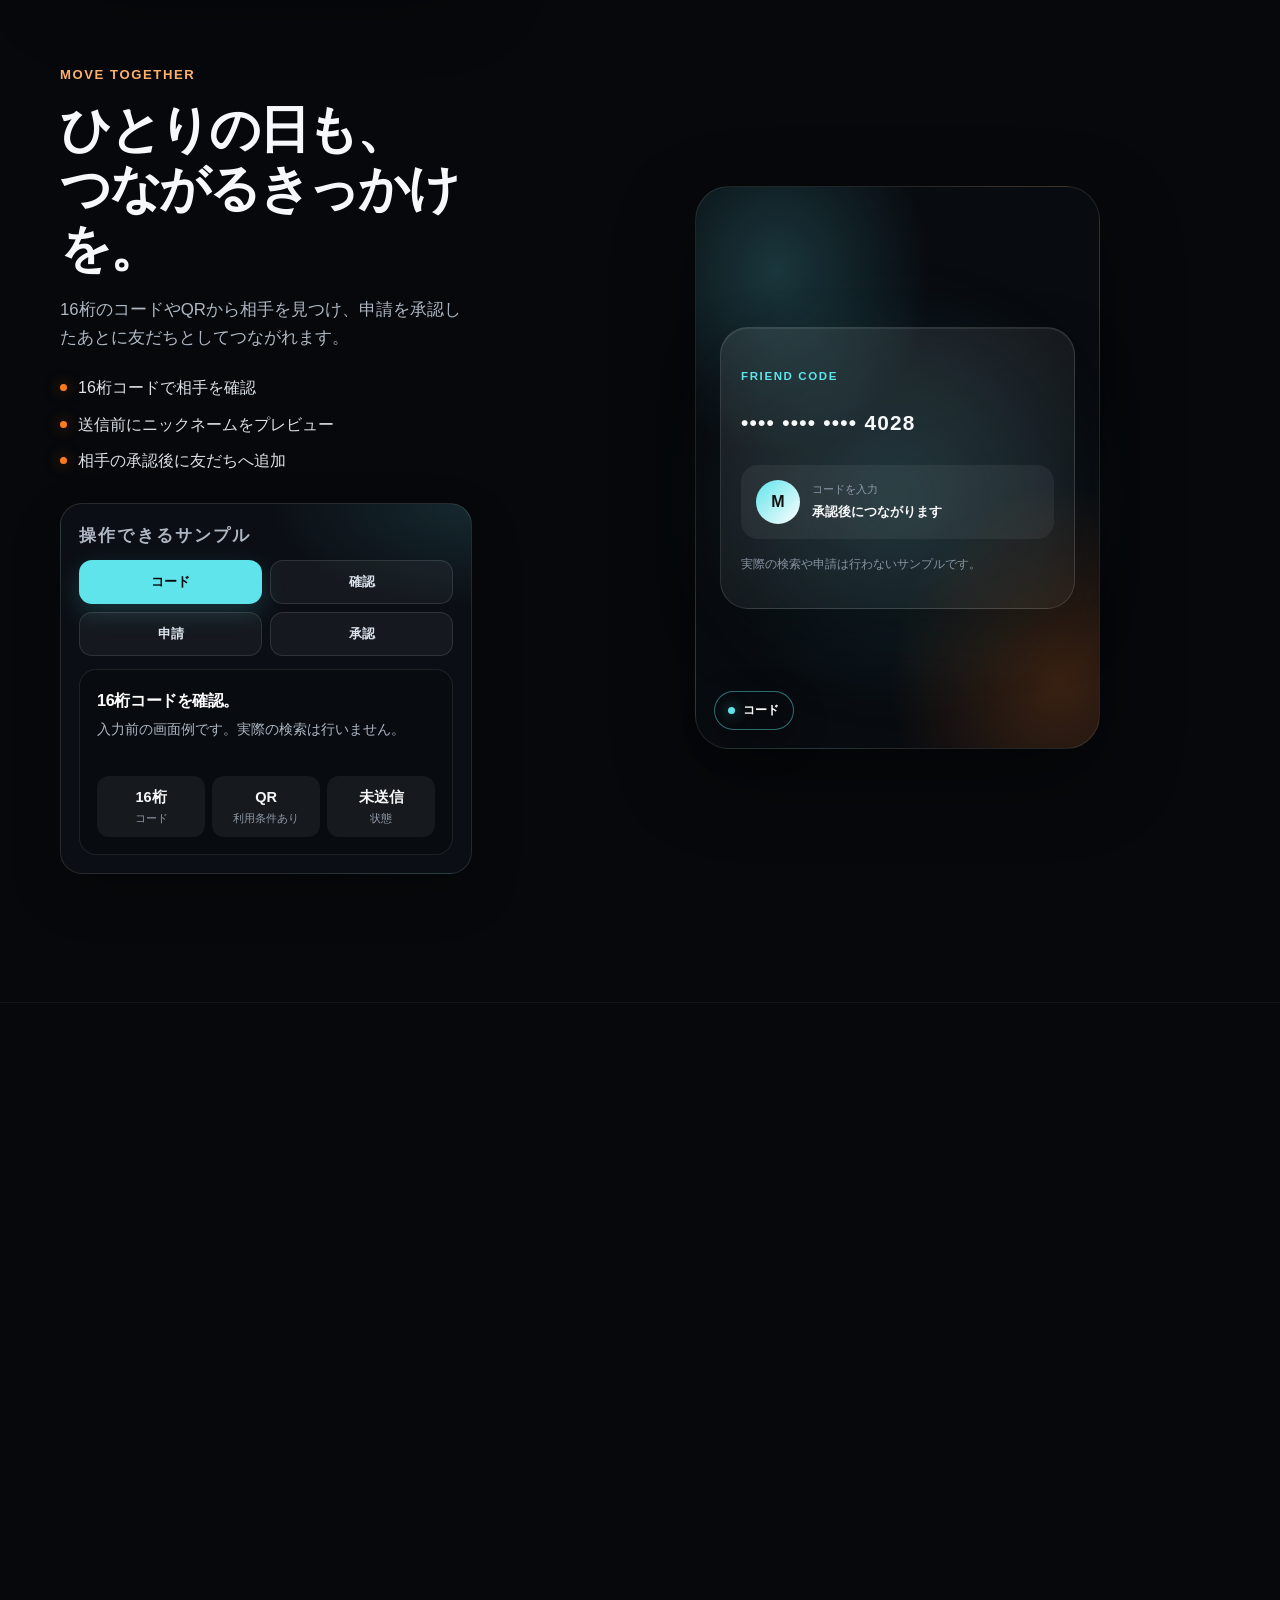
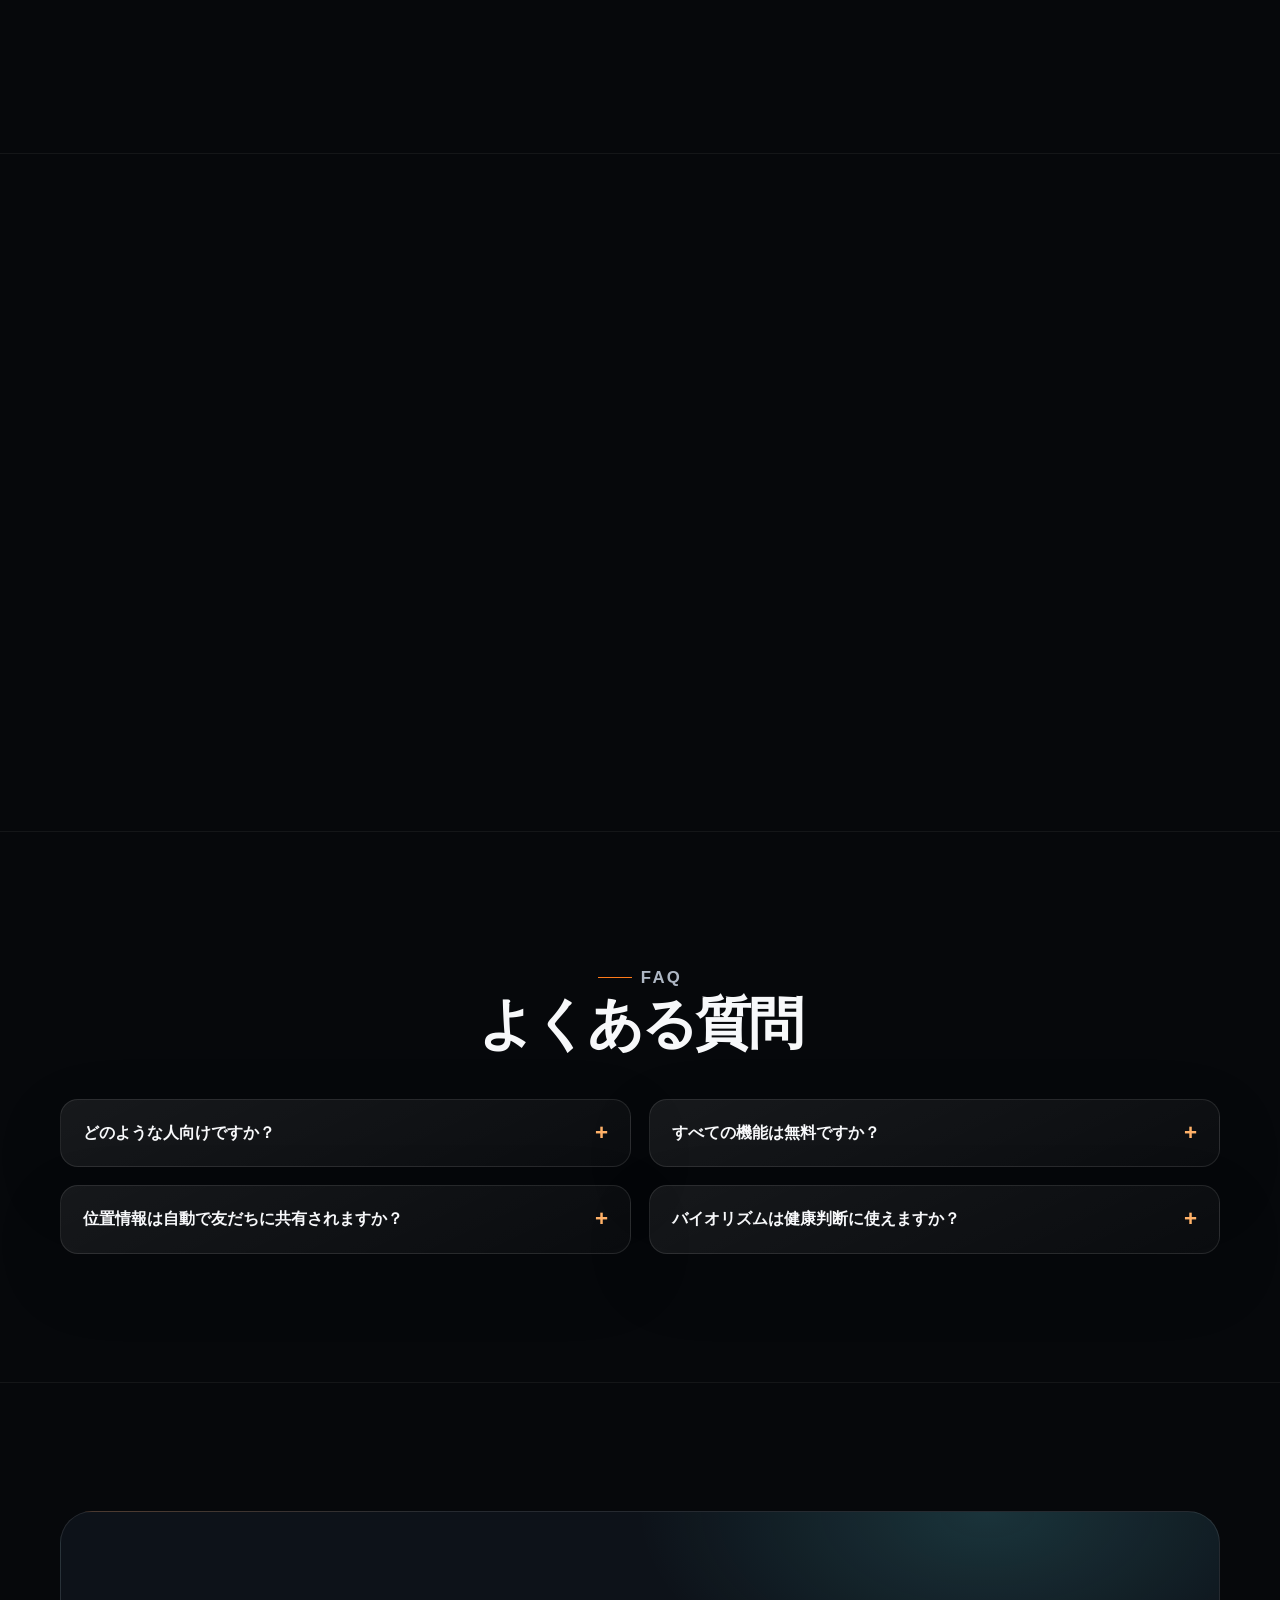
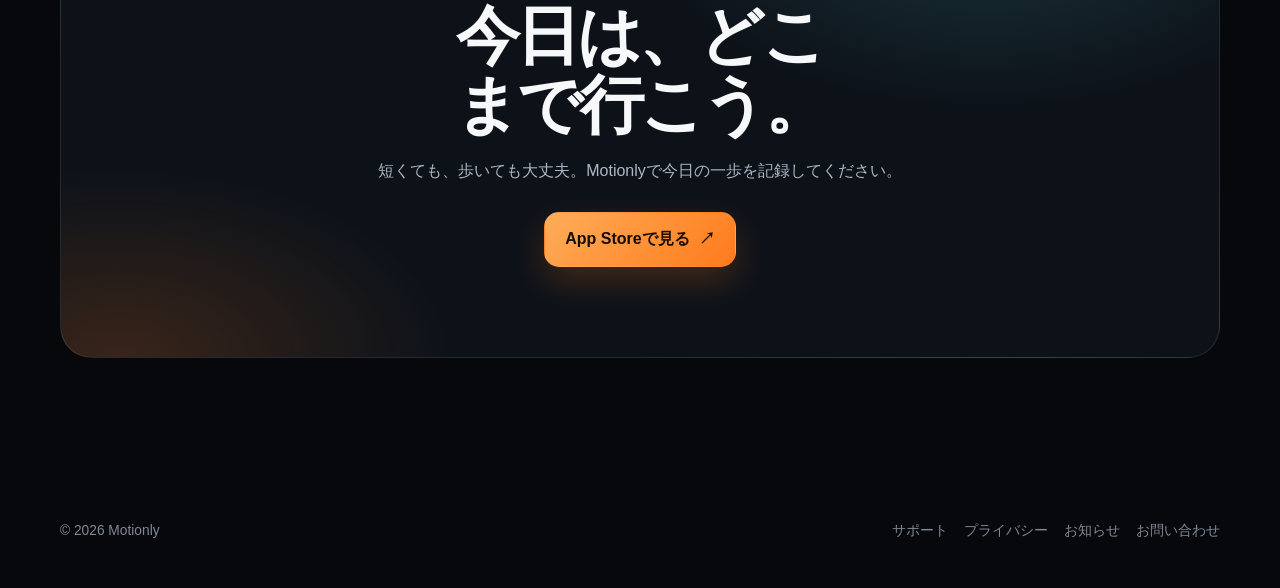
==== commit 956c9939: "Add interactive lower landing sections" ====
--- a/index.html
+++ b/index.html
@@ -13,7 +13,8 @@
   <link rel="alternate" hreflang="x-default" href="https://motionly.net/">
   <link rel="icon" href="/assets/app-icon.png" type="image/png">
   <link rel="stylesheet" href="/styles/site.css?v=20260818">
-  <link rel="stylesheet" href="/styles/app-demo.css?v=20260819">
+  <link rel="stylesheet" href="/styles/app-demo.css?v=20260820">
+  <link rel="stylesheet" href="/styles/section-demos.css?v=20260820">
   <meta property="og:title" content="Motionly — 走ろうか迷う日を、走る日に。">
   <meta property="og:description" content="天気を見て、GPSで記録。続けた日々を振り返る。">
   <meta property="og:type" content="website">
@@ -113,23 +114,27 @@
     </div></section>
 
     <section id="records" class="section"><div class="container showcase-list">
-      <article class="showcase-row">
+      <article class="showcase-row" data-section-demo="history">
         <div class="showcase-media reveal"><img src="/assets/workout-history.jpg" alt="Motionlyに保存されたランニング記録の一覧画面例" width="830" height="1800" loading="lazy"></div>
         <div class="showcase-copy reveal"><span class="label">Your history</span><h3>続けた記録が、<br>自分のペースになる。</h3><p>短いランも、久しぶりの一歩も、同じように残ります。いつ走ったか、どれくらい動いたかを、一覧からすぐ確認できます。</p><ul class="detail-list"><li>日付・距離・時間・歩数を一覧表示</li><li>保存したルートの確認とCSV書き出し</li><li>今週の目標を1〜7回から設定</li></ul></div>
       </article>
-      <article class="showcase-row">
+      <article class="showcase-row" data-section-demo="challenge">
         <div class="showcase-media reveal"><img src="/assets/challenges.jpg" alt="Motionlyの公開チャレンジ画面例" width="830" height="1800" loading="lazy"></div>
         <div class="showcase-copy reveal"><span class="label">Keep going</span><h3>次の目標は、<br>無理のないところから。</h3><p>距離や連続日数のチャレンジを、続けるきっかけに。競うことよりも、自分に合う次の一歩を見つけるための補助機能です。</p><ul class="detail-list"><li>公開チャレンジを見つけて参加</li><li>自分の目標を作成</li><li>友だちとは16桁コードやQRで接続</li></ul></div>
       </article>
-      <article class="showcase-row">
+      <article class="showcase-row" data-section-demo="biorhythm">
         <div class="showcase-media reveal"><img src="/assets/biorhythm.jpg" alt="Motionlyのバイオリズム画面" width="830" height="1800" loading="lazy"></div>
         <div class="showcase-copy reveal"><span class="label">For reference</span><h3>気分を切り替える、<br>小さな参考に。</h3><p>生年月日をもとに、今日の周期を端末内で計算します。科学的・医学的な判断ではなく、娯楽・参考用のコンテンツです。</p><ul class="detail-list"><li>体力・感情・知性の周期を表示</li><li>端末内で計算</li><li>運動や健康上の判断はご自身の状態を優先</li></ul></div>
+      </article>
+      <article class="showcase-row" data-section-demo="friends">
+        <div class="showcase-media showcase-friends-media reveal"><div class="friends-phone" aria-label="友だちコード機能の画面デモ"><span>FRIEND CODE</span><strong data-friend-code>•••• •••• •••• 4028</strong><div class="friends-profile"><span class="friends-avatar" aria-hidden="true">M</span><div><small data-friend-label>コードを入力</small><b data-friend-name>承認後につながります</b></div></div><p data-friend-note>実際の検索や申請は行わないサンプルです。</p></div></div>
+        <div class="showcase-copy reveal"><span class="label">Move together</span><h3>ひとりの日も、<br>つながるきっかけを。</h3><p>16桁のコードやQRから相手を見つけ、申請を承認したあとに友だちとしてつながれます。</p><ul class="detail-list"><li>16桁コードで相手を確認</li><li>送信前にニックネームをプレビュー</li><li>相手の承認後に友だちへ追加</li></ul></div>
       </article>
     </div></section>
 
     <section id="features" class="section"><div class="container">
       <div class="section-heading centered reveal"><p class="eyebrow">More useful details</p><h2>記録するだけで終わらない。</h2><p>運動を続けやすく、共有するときはプライバシーにも配慮できる機能を用意しています。</p></div>
-      <div class="feature-grid">
+      <div class="feature-grid" data-feature-demo>
         <article class="feature-card reveal"><span class="feature-icon">MAP</span><h3>歩行向けルート</h3><p>行き先を検索し、徒歩・ランニングに適したルートをプレビューしてから開始できます。</p></article>
         <article class="feature-card reveal"><span class="feature-icon">CARD</span><h3>結果を1枚に</h3><p>ルート・距離・時間・歩数を共有カードに。開始・終了地点の各200mを表示から除外できます。</p></article>
         <article class="feature-card reveal"><span class="feature-icon">LOCAL</span><h3>アカウント別に保存</h3><p>端末内の運動記録はアカウントごとに分けて保存。オンライン機能だけ必要な情報をFirebaseで扱います。</p></article>
@@ -156,6 +161,7 @@
 
   <footer class="site-footer"><div class="container footer-inner"><span>© <span data-current-year>2026</span> Motionly</span><nav class="footer-links" aria-label="フッターナビゲーション"><a href="/support.html">サポート</a><a href="/privacy.html">プライバシー</a><a href="/news.html">お知らせ</a><a href="mailto:sposedon0@gmail.com">お問い合わせ</a></nav></div></footer>
   <script src="/scripts/site.js?v=20260818" defer></script>
-  <script src="/scripts/app-demo.js?v=20260819" defer></script>
+  <script src="/scripts/app-demo.js?v=20260820" defer></script>
+  <script src="/scripts/section-demos.js?v=20260820" defer></script>
 </body>
 </html>
--- a/styles/app-demo.css
+++ b/styles/app-demo.css
@@ -127,6 +127,8 @@
   font: inherit;
   font-size: 1.15rem;
   cursor: pointer;
+  touch-action: manipulation;
+  -webkit-tap-highlight-color: rgba(255, 122, 26, 0.25);
   transition: transform 0.2s ease, background 0.2s ease;
 }
 
@@ -134,6 +136,10 @@
 .demo-reset:focus-visible {
   transform: rotate(-18deg);
   background: rgba(255, 255, 255, 0.12);
+}
+
+.demo-reset:active {
+  transform: scale(0.94);
 }
 
 .demo-canvas {
@@ -532,6 +538,8 @@
   font: inherit;
   font-weight: 900;
   cursor: pointer;
+  touch-action: manipulation;
+  -webkit-tap-highlight-color: rgba(255, 122, 26, 0.25);
   transition: transform 0.18s ease, box-shadow 0.18s ease;
 }
 
@@ -563,6 +571,8 @@
   border: 0;
   background: transparent;
   cursor: pointer;
+  touch-action: manipulation;
+  -webkit-tap-highlight-color: rgba(255, 122, 26, 0.25);
 }
 
 .demo-stepper button::before {
--- a/styles/section-demos.css
+++ b/styles/section-demos.css
@@ -0,0 +1,417 @@
+.showcase-row.is-enhanced {
+  --section-accent: var(--orange);
+}
+
+.showcase-row.is-enhanced:nth-child(even) {
+  --section-accent: var(--cyan);
+}
+
+.showcase-row.is-enhanced .showcase-media {
+  isolation: isolate;
+  transition: transform 0.28s ease;
+}
+
+.showcase-row.is-enhanced .showcase-media:hover {
+  transform: translateY(-5px);
+}
+
+.showcase-row.is-enhanced .showcase-media img {
+  transition: filter 0.28s ease, transform 0.28s ease;
+}
+
+.showcase-row.is-enhanced[data-demo-index="1"] .showcase-media img {
+  filter: saturate(1.08) brightness(1.04);
+  transform: scale(1.012);
+}
+
+.showcase-row.is-enhanced[data-demo-index="2"] .showcase-media img {
+  filter: saturate(1.12) contrast(1.025);
+  transform: scale(1.018);
+}
+
+.showcase-media.is-demo-switching img,
+.showcase-media.is-demo-switching .friends-phone {
+  animation: section-demo-pulse 0.34s ease both;
+}
+
+.section-visual-status {
+  position: absolute;
+  left: 18px;
+  bottom: 18px;
+  z-index: 3;
+  display: inline-flex;
+  min-height: 38px;
+  align-items: center;
+  padding: 8px 13px;
+  border: 1px solid color-mix(in srgb, var(--section-accent) 45%, transparent);
+  border-radius: 999px;
+  color: #fff;
+  background: rgba(7, 10, 14, 0.84);
+  box-shadow: 0 12px 34px rgba(0, 0, 0, 0.32);
+  font-size: 0.78rem;
+  font-weight: 850;
+  letter-spacing: 0.02em;
+  pointer-events: none;
+}
+
+.section-visual-status::before {
+  content: "";
+  width: 7px;
+  height: 7px;
+  margin-right: 8px;
+  border-radius: 50%;
+  background: var(--section-accent);
+  box-shadow: 0 0 14px color-mix(in srgb, var(--section-accent) 70%, transparent);
+}
+
+.section-demo-shell {
+  max-width: 620px;
+  margin-top: 28px;
+  padding: 18px;
+  border: 1px solid rgba(255, 255, 255, 0.11);
+  border-radius: 22px;
+  background:
+    radial-gradient(280px 140px at 100% 0%, color-mix(in srgb, var(--section-accent) 12%, transparent), transparent 72%),
+    rgba(13, 18, 25, 0.78);
+  box-shadow: 0 20px 52px rgba(0, 0, 0, 0.2);
+}
+
+.section-demo-shell[hidden] {
+  display: none;
+}
+
+.section-demo-kicker {
+  margin: 0 0 11px;
+  color: var(--section-accent);
+  font-size: 0.72rem;
+  font-weight: 900;
+  letter-spacing: 0.13em;
+  text-transform: uppercase;
+}
+
+.section-demo-controls {
+  display: grid;
+  grid-template-columns: repeat(3, minmax(0, 1fr));
+  gap: 8px;
+  margin-bottom: 13px;
+}
+
+.section-demo-shell[data-demo-kind="friends"] .section-demo-controls {
+  grid-template-columns: repeat(2, minmax(0, 1fr));
+}
+
+.section-demo-button {
+  min-height: 44px;
+  padding: 9px 10px;
+  border: 1px solid rgba(255, 255, 255, 0.11);
+  border-radius: 13px;
+  color: #dce3ec;
+  background: rgba(255, 255, 255, 0.045);
+  font: inherit;
+  font-size: 0.82rem;
+  font-weight: 800;
+  cursor: pointer;
+  touch-action: manipulation;
+  transition: border-color 0.16s ease, color 0.16s ease, background 0.16s ease, transform 0.16s ease;
+}
+
+.section-demo-button:hover,
+.section-demo-button:focus-visible {
+  border-color: color-mix(in srgb, var(--section-accent) 65%, transparent);
+  color: #fff;
+}
+
+.section-demo-button:active {
+  transform: scale(0.97);
+}
+
+.section-demo-button[aria-pressed="true"] {
+  border-color: color-mix(in srgb, var(--section-accent) 65%, transparent);
+  color: #07090c;
+  background: var(--section-accent);
+  box-shadow: 0 9px 24px color-mix(in srgb, var(--section-accent) 18%, transparent);
+}
+
+.section-demo-result {
+  min-height: 168px;
+  padding: 17px;
+  border: 1px solid rgba(255, 255, 255, 0.085);
+  border-radius: 17px;
+  background: rgba(0, 0, 0, 0.2);
+}
+
+.section-demo-title {
+  display: block;
+  margin-bottom: 5px;
+  color: #fff;
+  font-size: 1.02rem;
+  letter-spacing: -0.025em;
+}
+
+.section-demo-description {
+  min-height: 3.2em;
+  margin: 0 0 13px !important;
+  color: var(--muted);
+  font-size: 0.86rem !important;
+  line-height: 1.55;
+}
+
+.section-demo-stats {
+  display: grid;
+  grid-template-columns: repeat(3, minmax(0, 1fr));
+  gap: 7px;
+}
+
+.section-demo-stat {
+  min-width: 0;
+  padding: 9px 7px;
+  border-radius: 12px;
+  background: rgba(255, 255, 255, 0.055);
+  text-align: center;
+}
+
+.section-demo-stat strong,
+.section-demo-stat small {
+  display: block;
+  overflow-wrap: anywhere;
+}
+
+.section-demo-stat strong {
+  font-size: 0.91rem;
+}
+
+.section-demo-stat small {
+  margin-top: 1px;
+  color: #8f9aaa;
+  font-size: 0.67rem;
+}
+
+.section-demo-progress {
+  width: 100%;
+  height: 7px;
+  margin-top: 12px;
+  border: 0;
+  border-radius: 999px;
+  overflow: hidden;
+  background: rgba(255, 255, 255, 0.08);
+}
+
+.section-demo-progress::-webkit-progress-bar {
+  background: rgba(255, 255, 255, 0.08);
+}
+
+.section-demo-progress::-webkit-progress-value {
+  border-radius: 999px;
+  background: var(--section-accent);
+}
+
+.section-demo-progress::-moz-progress-bar {
+  border-radius: 999px;
+  background: var(--section-accent);
+}
+
+.section-demo-meters {
+  display: grid;
+  gap: 9px;
+}
+
+.section-demo-meter-label {
+  display: flex;
+  justify-content: space-between;
+  margin-bottom: 4px;
+  color: #dfe5ed;
+  font-size: 0.75rem;
+}
+
+.section-demo-meter-label small {
+  color: #9aa4b3;
+}
+
+.section-demo-meter-track {
+  display: block;
+  height: 7px;
+  border-radius: 999px;
+  background: rgba(255, 255, 255, 0.09);
+  overflow: hidden;
+}
+
+.section-demo-meter-fill {
+  display: block;
+  width: var(--meter-value);
+  height: 100%;
+  border-radius: inherit;
+  background: linear-gradient(90deg, var(--orange), var(--cyan));
+  transition: width 0.28s ease;
+}
+
+.showcase-friends-media {
+  aspect-ratio: 0.72;
+  display: grid;
+  place-items: center;
+  padding: 24px;
+  border: 1px solid rgba(255, 255, 255, 0.1);
+  border-radius: 34px;
+  background:
+    radial-gradient(220px 260px at 20% 15%, rgba(95, 228, 235, 0.2), transparent 70%),
+    radial-gradient(240px 280px at 90% 88%, rgba(255, 122, 26, 0.2), transparent 70%),
+    #080b10;
+  box-shadow: var(--shadow);
+}
+
+.friends-phone {
+  width: 100%;
+  padding: clamp(22px, 6vw, 34px) 20px;
+  border: 1px solid rgba(255, 255, 255, 0.12);
+  border-radius: 28px;
+  background: linear-gradient(155deg, rgba(255, 255, 255, 0.09), rgba(255, 255, 255, 0.025));
+  box-shadow: inset 0 1px rgba(255, 255, 255, 0.08), 0 24px 60px rgba(0, 0, 0, 0.28);
+}
+
+.friends-phone > span {
+  color: var(--cyan);
+  font-size: 0.72rem;
+  font-weight: 900;
+  letter-spacing: 0.14em;
+}
+
+.friends-phone > strong {
+  display: block;
+  margin: 18px 0 24px;
+  font-size: clamp(1rem, 3.2vw, 1.3rem);
+  letter-spacing: 0.06em;
+  overflow-wrap: anywhere;
+}
+
+.friends-profile {
+  display: flex;
+  align-items: center;
+  gap: 12px;
+  padding: 15px;
+  border-radius: 17px;
+  background: rgba(255, 255, 255, 0.06);
+}
+
+.friends-avatar {
+  display: grid;
+  width: 44px;
+  height: 44px;
+  flex: 0 0 44px;
+  place-items: center;
+  border-radius: 50%;
+  color: #111;
+  background: linear-gradient(135deg, var(--cyan), #fff);
+  font-weight: 900;
+}
+
+.friends-profile small,
+.friends-profile b {
+  display: block;
+}
+
+.friends-profile small {
+  color: #8f9aaa;
+  font-size: 0.7rem;
+}
+
+.friends-profile b {
+  margin-top: 2px;
+  font-size: 0.84rem;
+}
+
+.friends-phone > p {
+  margin: 16px 0 0;
+  color: #8893a2;
+  font-size: 0.72rem;
+}
+
+.feature-demo-details {
+  margin-top: 20px;
+  border-top: 1px solid rgba(255, 255, 255, 0.09);
+}
+
+.feature-demo-details summary {
+  min-height: 44px;
+  display: flex;
+  align-items: center;
+  justify-content: space-between;
+  color: var(--orange-soft);
+  cursor: pointer;
+  font-size: 0.82rem;
+  font-weight: 850;
+  list-style: none;
+  touch-action: manipulation;
+}
+
+.feature-demo-details summary::-webkit-details-marker {
+  display: none;
+}
+
+.feature-demo-details summary::after {
+  content: "+";
+  font-size: 1.15rem;
+}
+
+.feature-demo-details[open] summary::after {
+  content: "–";
+}
+
+.feature-demo-details p {
+  margin: 0 0 4px;
+  padding: 0 0 12px;
+  color: #d4dbe4;
+  font-size: 0.84rem;
+}
+
+.reveal:focus-within {
+  opacity: 1;
+  transform: none;
+}
+
+@keyframes section-demo-pulse {
+  0% { opacity: 0.76; transform: translateY(5px) scale(0.992); }
+  100% { opacity: 1; transform: none; }
+}
+
+@media (max-width: 900px) {
+  .section-demo-shell {
+    margin-inline: auto;
+    text-align: left;
+  }
+}
+
+@media (max-width: 430px) {
+  .section-demo-shell {
+    padding: 14px;
+  }
+
+  .section-demo-controls {
+    gap: 6px;
+  }
+
+  .section-demo-button {
+    padding-inline: 6px;
+    font-size: 0.75rem;
+  }
+
+  .section-demo-result {
+    padding: 14px;
+  }
+
+  .showcase-friends-media {
+    width: min(86vw, 380px);
+    padding: 16px;
+  }
+}
+
+@media (prefers-reduced-motion: reduce) {
+  .showcase-row.is-enhanced .showcase-media,
+  .showcase-row.is-enhanced .showcase-media img,
+  .section-demo-meter-fill {
+    transition: none;
+  }
+
+  .showcase-media.is-demo-switching img,
+  .showcase-media.is-demo-switching .friends-phone {
+    animation: none;
+  }
+}
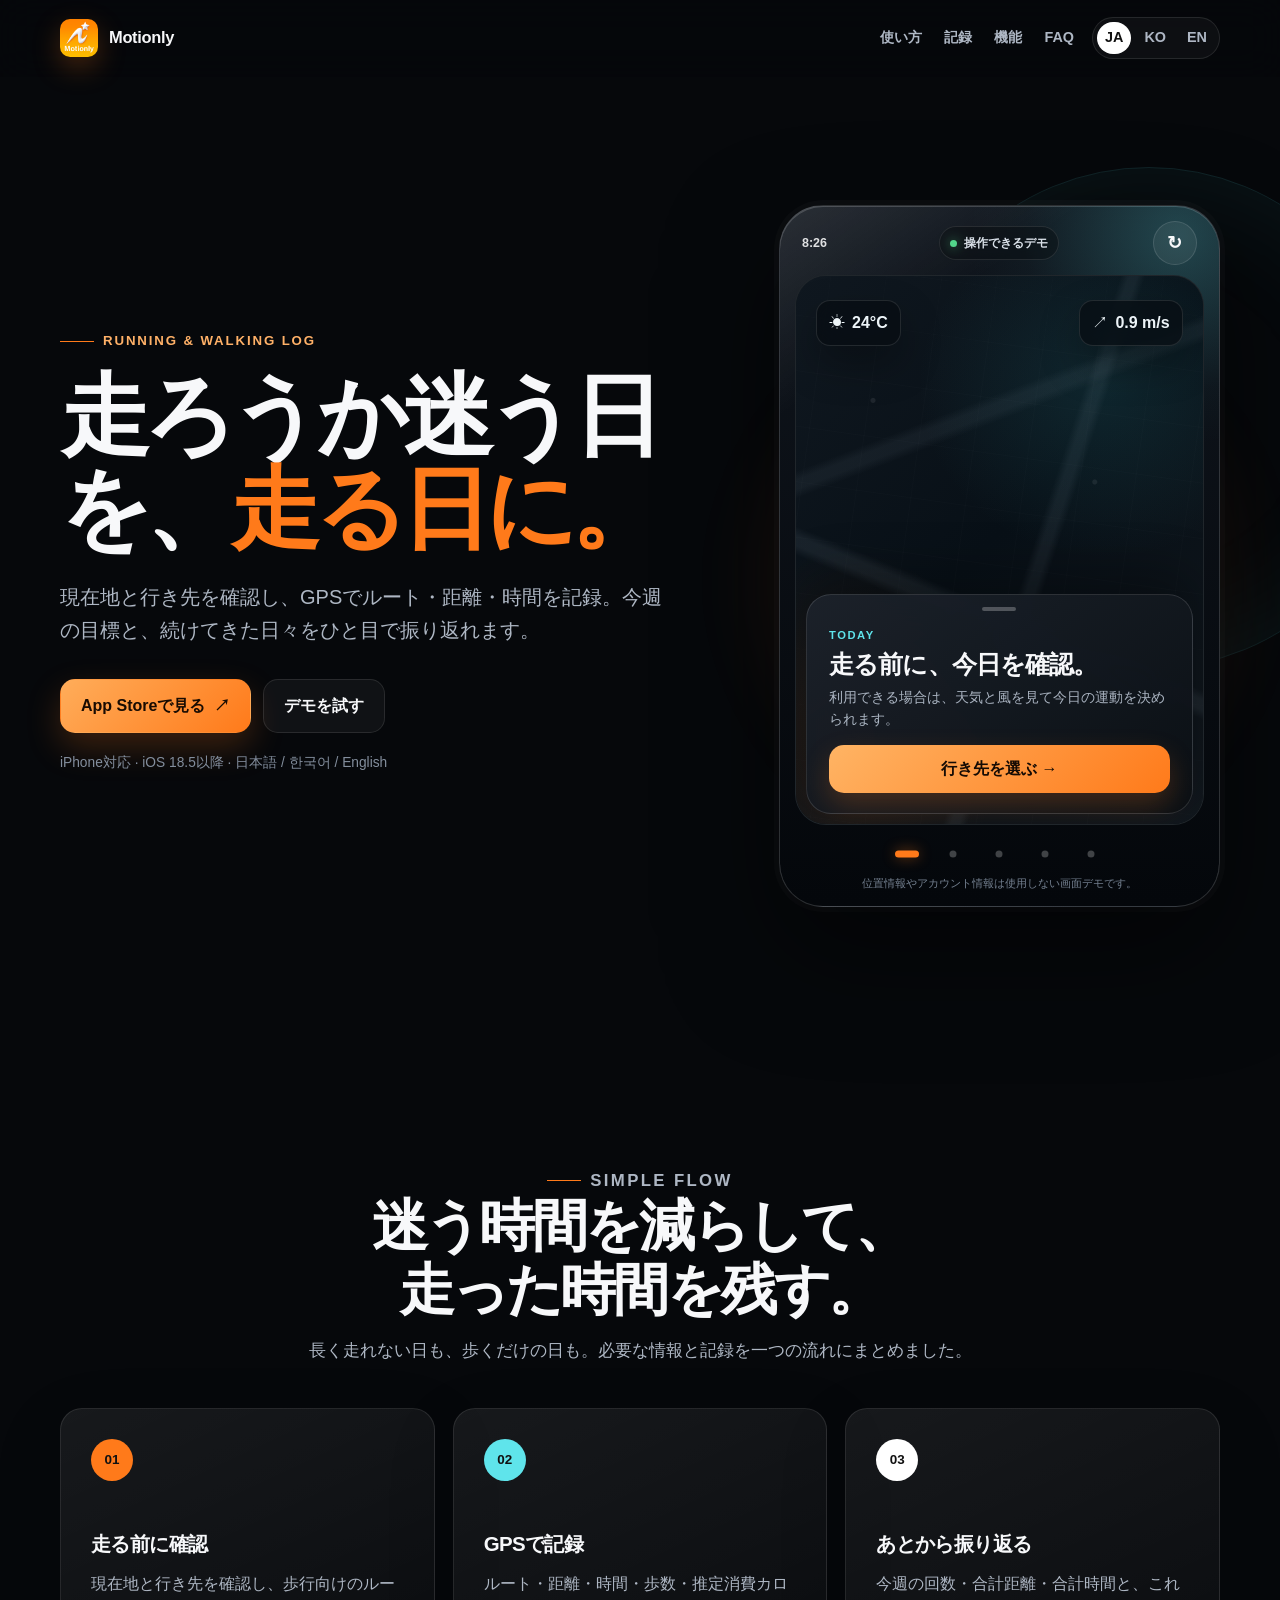
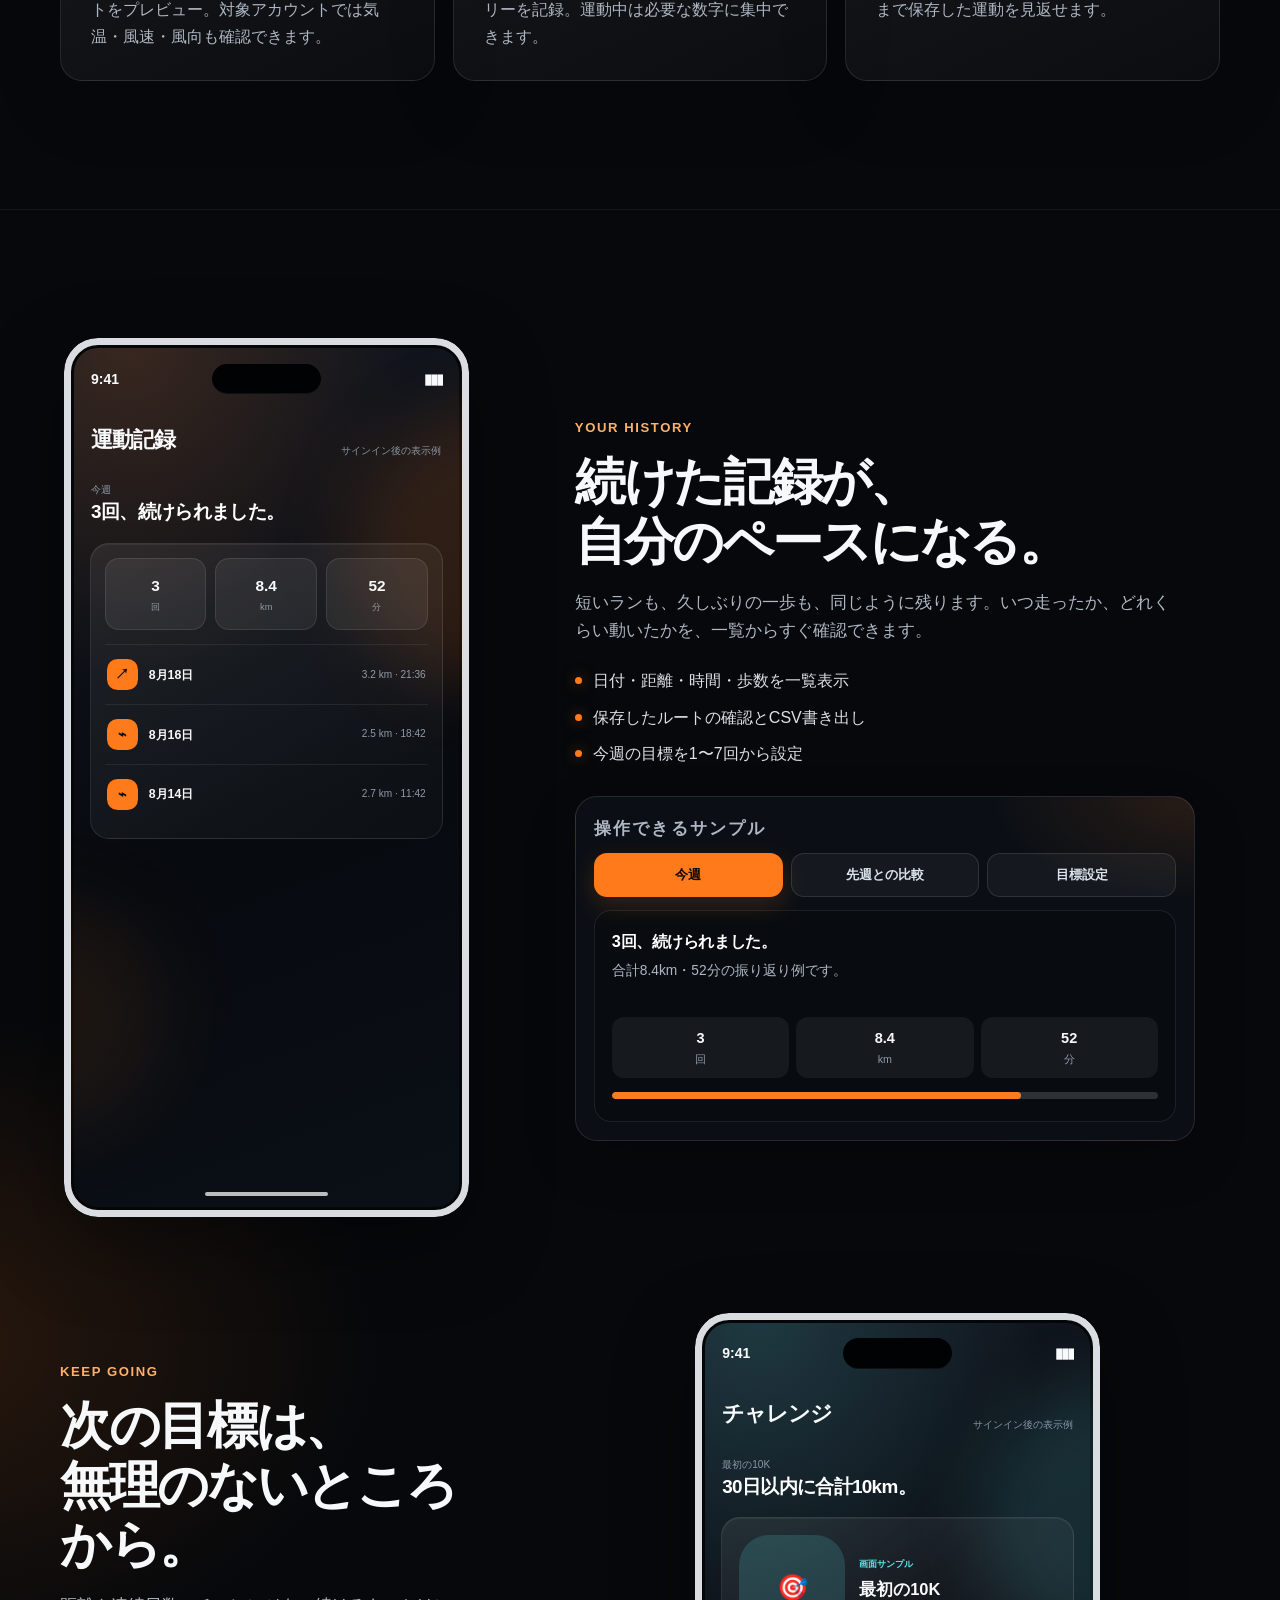
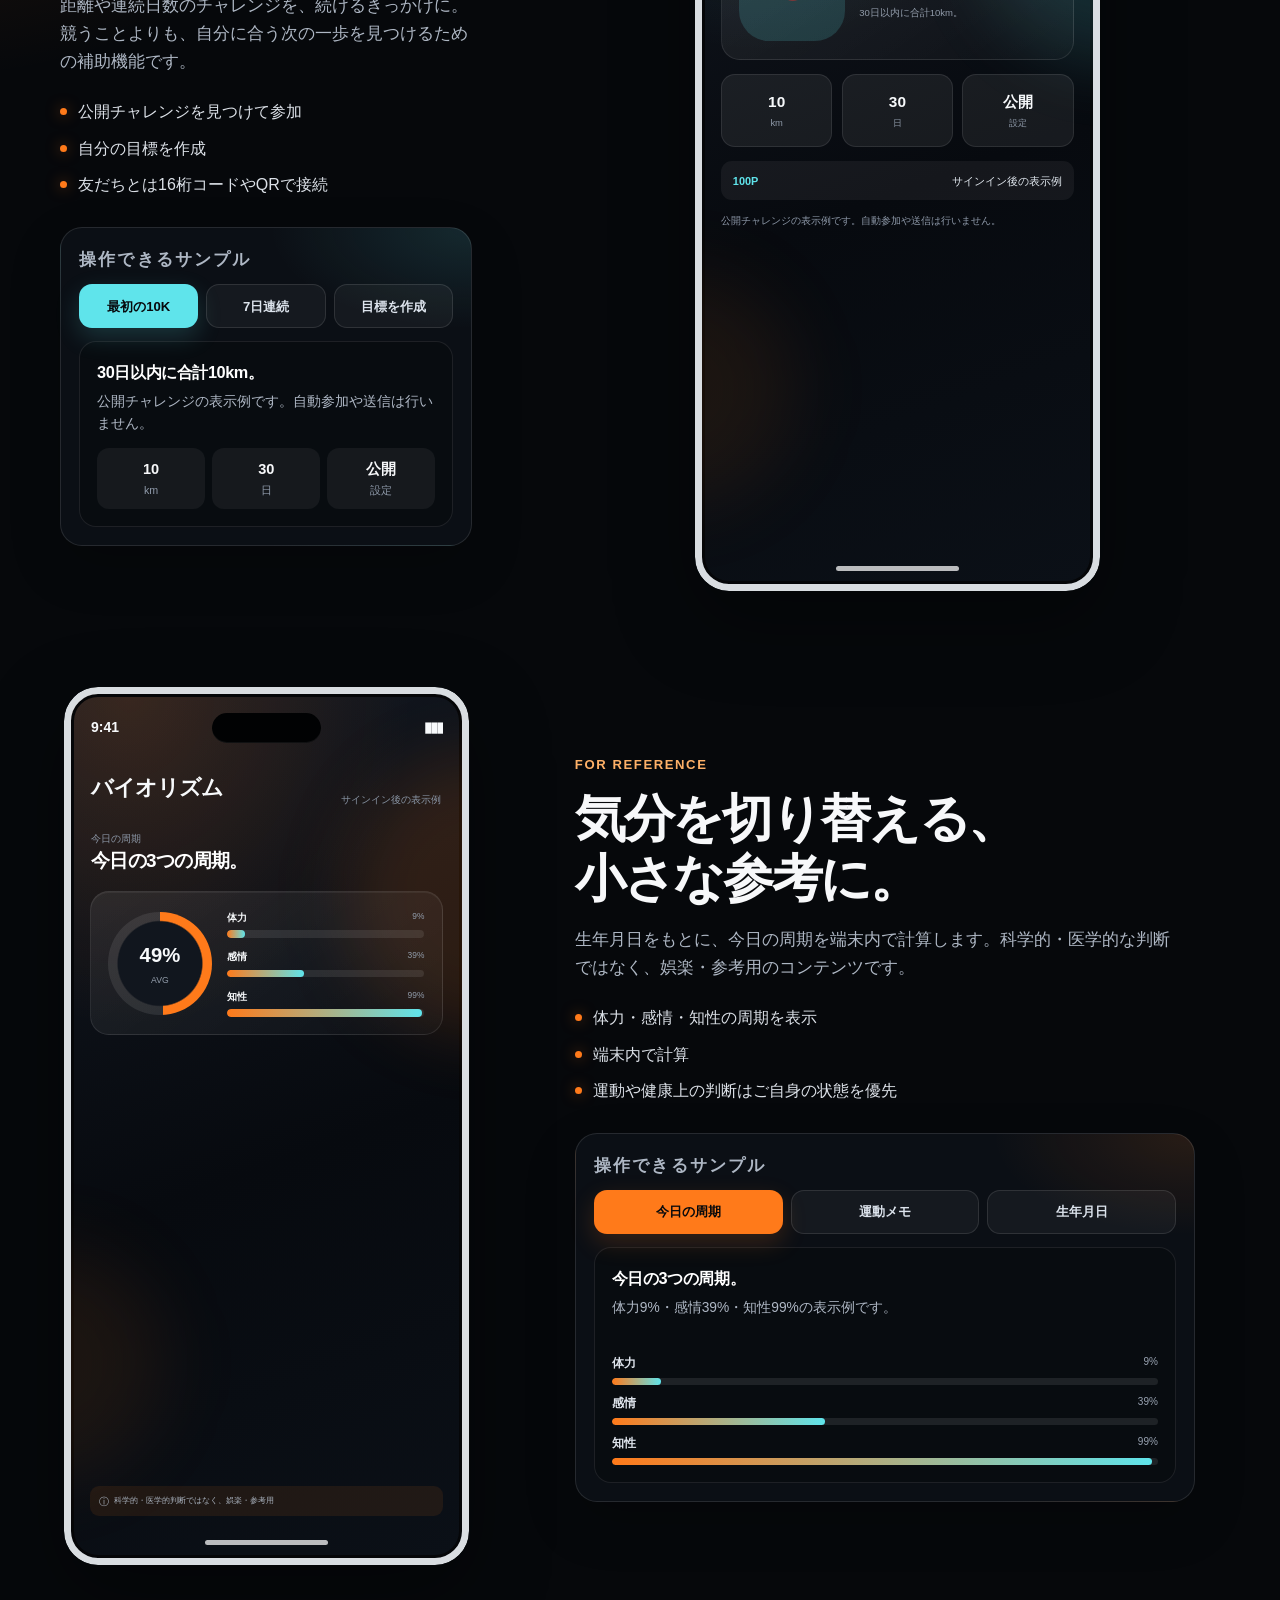
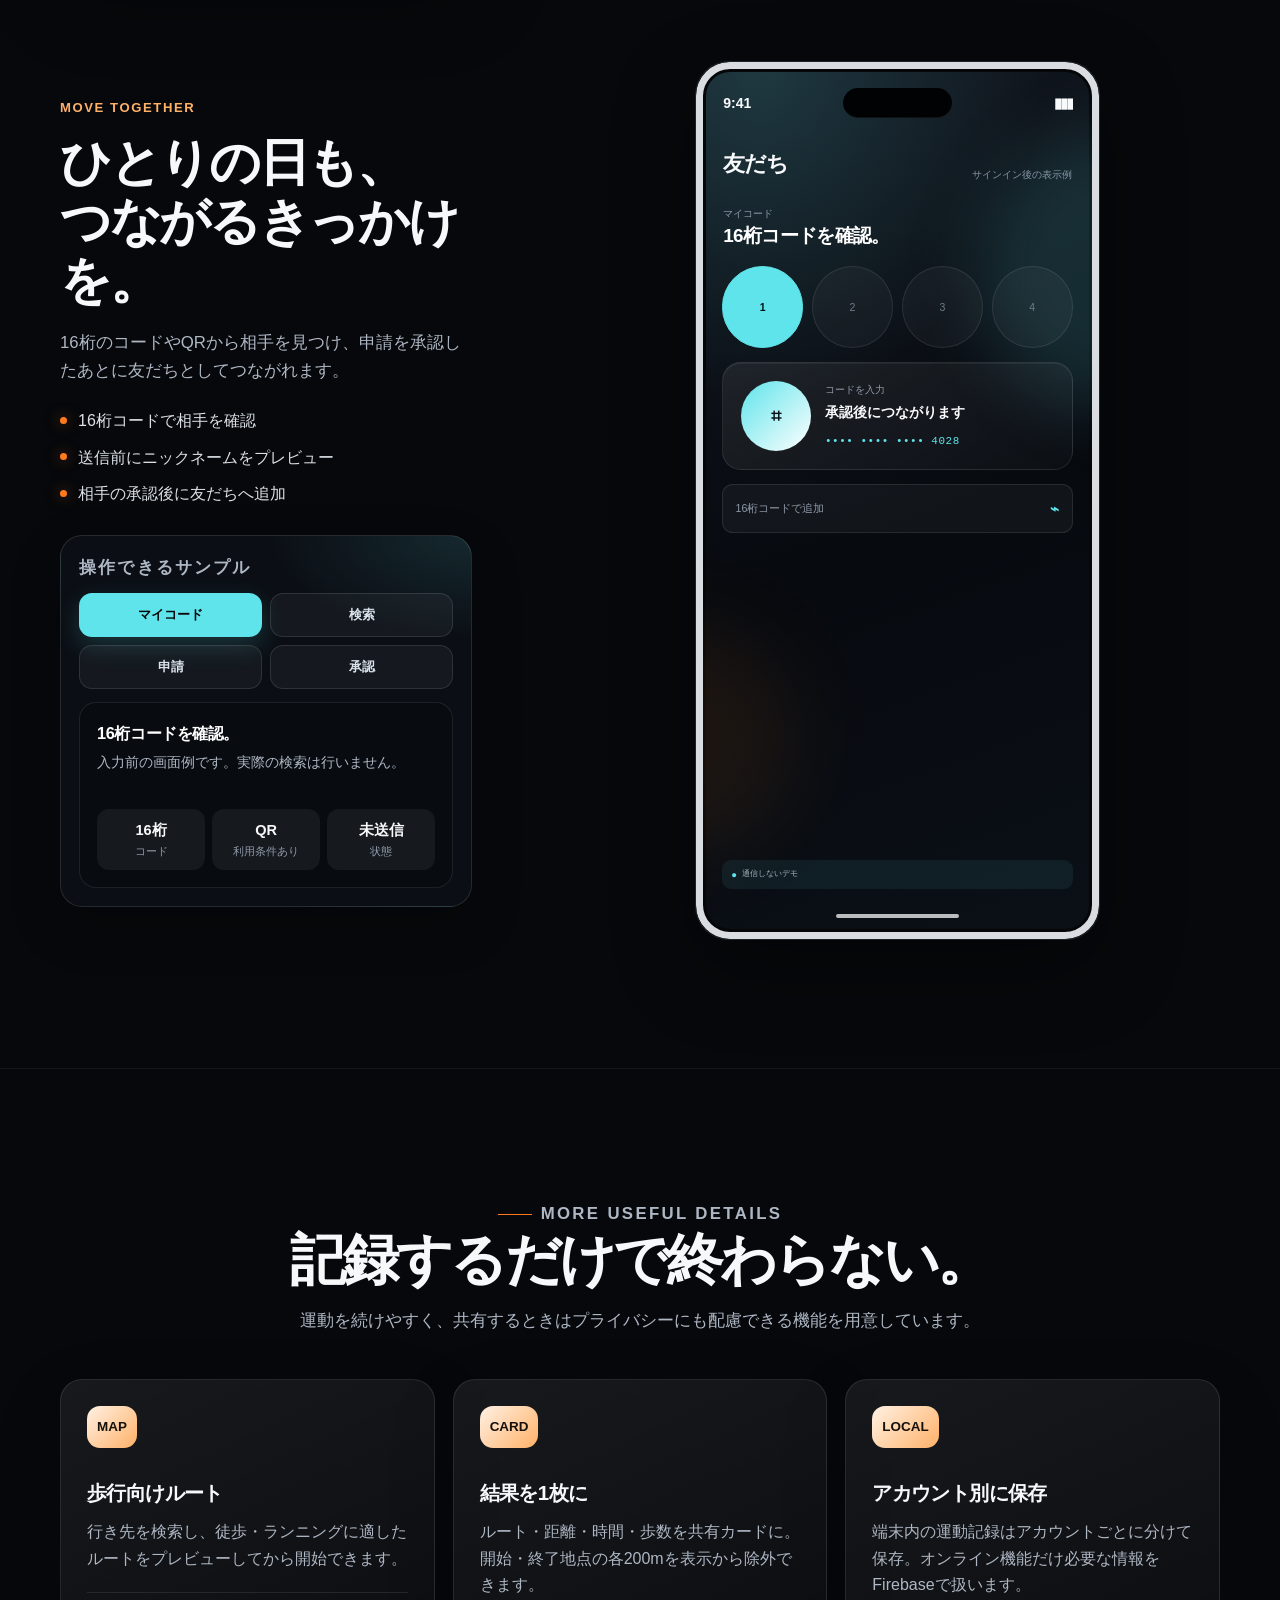
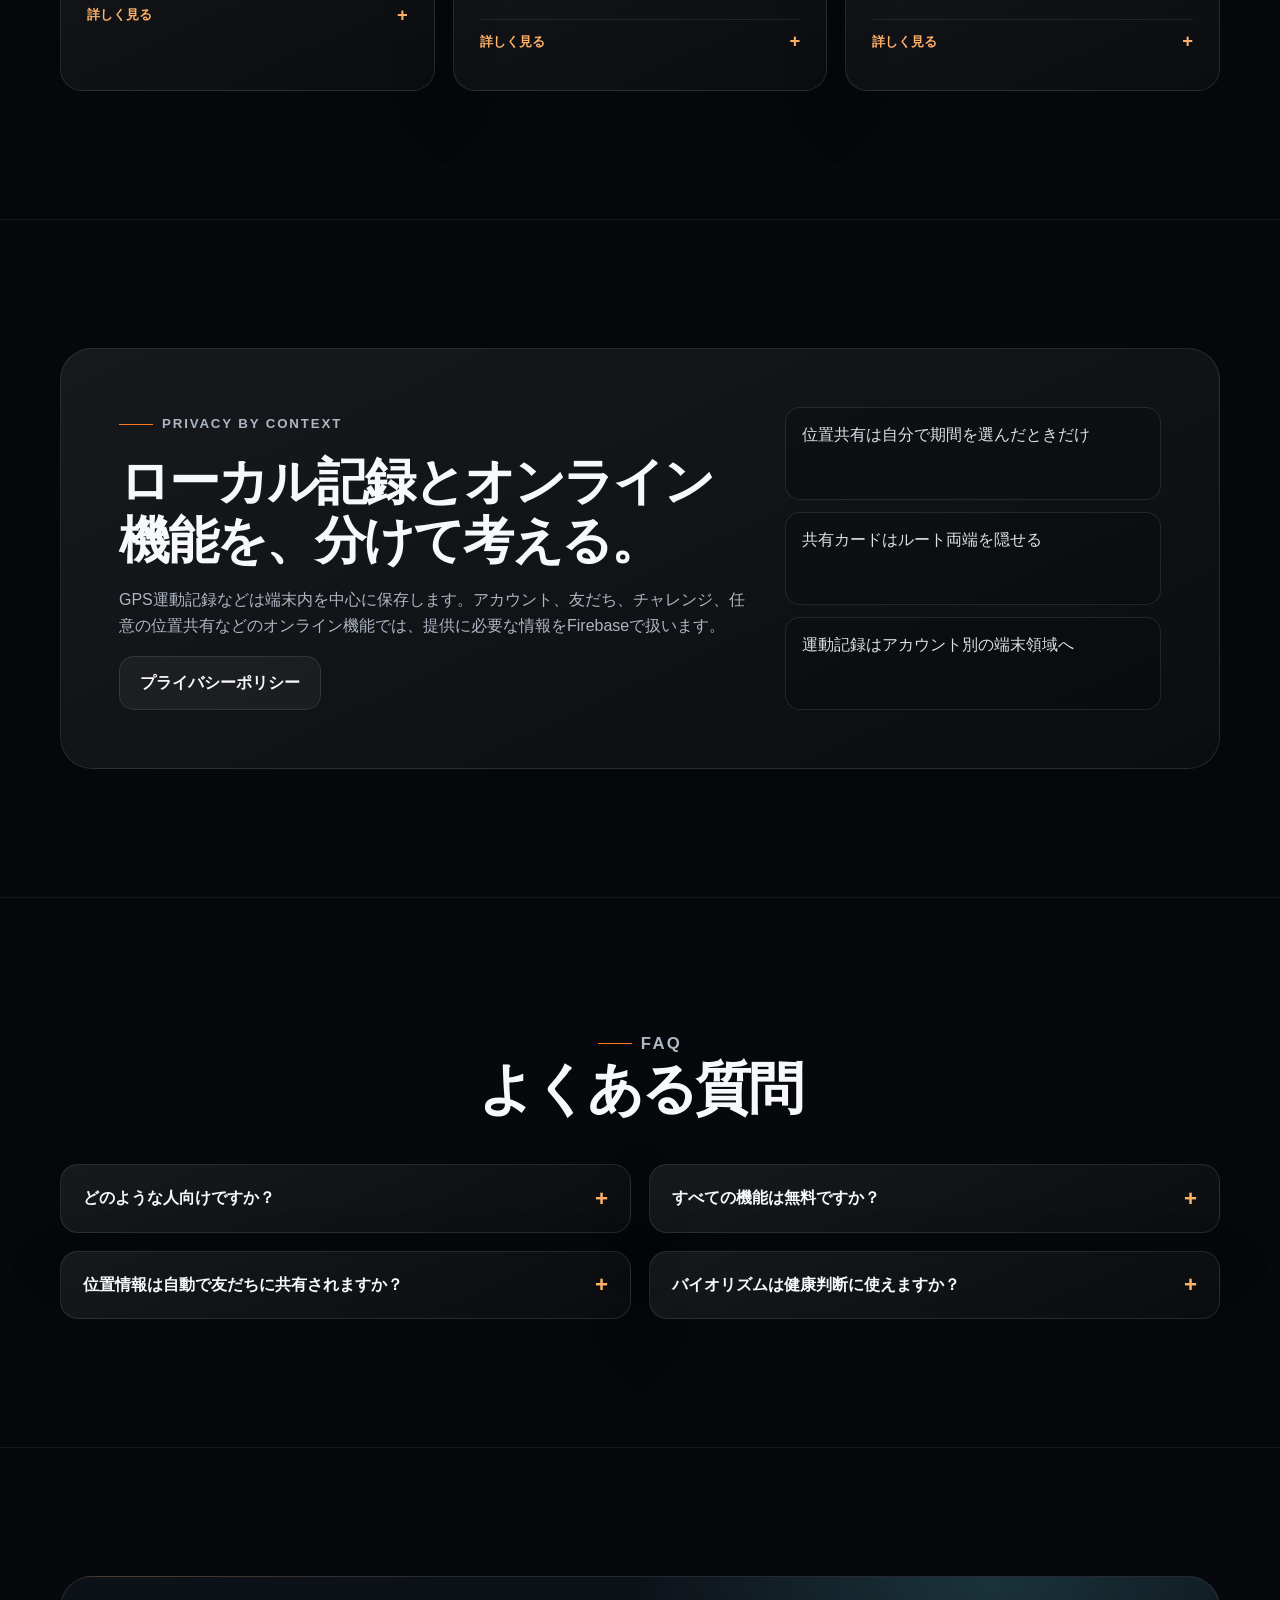
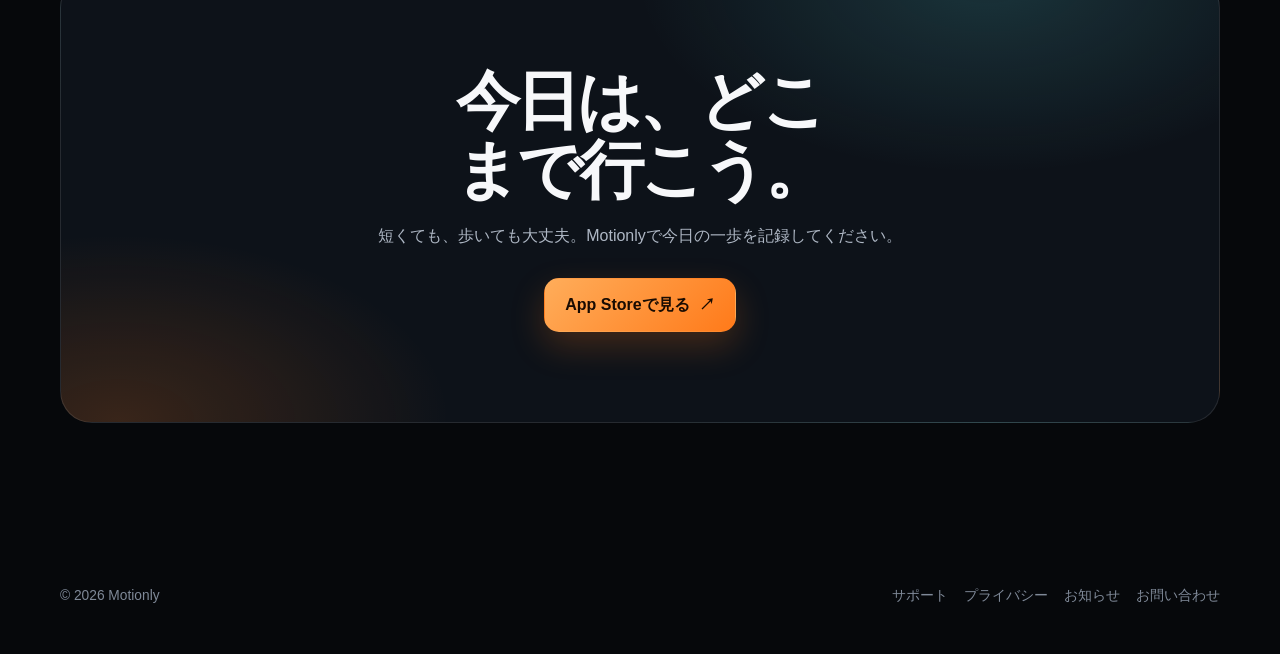
==== commit 47fbff3d: "Make lower feature demos switch full screens" ====
--- a/index.html
+++ b/index.html
@@ -14,7 +14,7 @@
   <link rel="icon" href="/assets/app-icon.png" type="image/png">
   <link rel="stylesheet" href="/styles/site.css?v=20260818">
   <link rel="stylesheet" href="/styles/app-demo.css?v=20260820">
-  <link rel="stylesheet" href="/styles/section-demos.css?v=20260820">
+  <link rel="stylesheet" href="/styles/section-demos.css?v=20260820-2">
   <meta property="og:title" content="Motionly — 走ろうか迷う日を、走る日に。">
   <meta property="og:description" content="天気を見て、GPSで記録。続けた日々を振り返る。">
   <meta property="og:type" content="website">
@@ -162,6 +162,6 @@
   <footer class="site-footer"><div class="container footer-inner"><span>© <span data-current-year>2026</span> Motionly</span><nav class="footer-links" aria-label="フッターナビゲーション"><a href="/support.html">サポート</a><a href="/privacy.html">プライバシー</a><a href="/news.html">お知らせ</a><a href="mailto:sposedon0@gmail.com">お問い合わせ</a></nav></div></footer>
   <script src="/scripts/site.js?v=20260818" defer></script>
   <script src="/scripts/app-demo.js?v=20260820" defer></script>
-  <script src="/scripts/section-demos.js?v=20260820" defer></script>
+  <script src="/scripts/section-demos.js?v=20260820-2" defer></script>
 </body>
 </html>
--- a/styles/section-demos.css
+++ b/styles/section-demos.css
@@ -7,61 +7,731 @@
 }
 
 .showcase-row.is-enhanced .showcase-media {
+  aspect-ratio: 830 / 1800;
   isolation: isolate;
-  transition: transform 0.28s ease;
-}
-
-.showcase-row.is-enhanced .showcase-media:hover {
-  transform: translateY(-5px);
-}
-
-.showcase-row.is-enhanced .showcase-media img {
-  transition: filter 0.28s ease, transform 0.28s ease;
-}
-
-.showcase-row.is-enhanced[data-demo-index="1"] .showcase-media img {
-  filter: saturate(1.08) brightness(1.04);
-  transform: scale(1.012);
-}
-
-.showcase-row.is-enhanced[data-demo-index="2"] .showcase-media img {
-  filter: saturate(1.12) contrast(1.025);
-  transform: scale(1.018);
-}
-
-.showcase-media.is-demo-switching img,
-.showcase-media.is-demo-switching .friends-phone {
-  animation: section-demo-pulse 0.34s ease both;
-}
-
-.section-visual-status {
+  min-width: 0;
+  overflow: hidden;
+  border-radius: 34px;
+  background: #06090d;
+  box-shadow: var(--shadow);
+}
+
+.showcase-row.has-live-screen .showcase-friends-media {
+  display: block;
+  padding: 0;
+}
+
+.showcase-row.has-live-screen .section-demo-fallback {
   position: absolute;
-  left: 18px;
-  bottom: 18px;
-  z-index: 3;
-  display: inline-flex;
-  min-height: 38px;
-  align-items: center;
-  padding: 8px 13px;
-  border: 1px solid color-mix(in srgb, var(--section-accent) 45%, transparent);
+  inset: 0;
+  visibility: hidden;
+  opacity: 0;
+  pointer-events: none;
+}
+
+.section-phone-demo {
+  --screen-panel: rgba(255, 255, 255, 0.065);
+  --screen-border: rgba(255, 255, 255, 0.095);
+  position: absolute;
+  inset: 0;
+  display: grid;
+  grid-template-rows: auto auto minmax(0, 1fr) auto;
+  min-width: 0;
+  overflow: hidden;
+  border: 7px solid #d9dde1;
+  border-radius: 34px;
+  color: #f7f9fb;
+  background:
+    radial-gradient(150% 80% at 15% 0%, color-mix(in srgb, var(--section-accent) 16%, transparent), transparent 48%),
+    linear-gradient(160deg, #131821 0%, #070a0f 54%, #0b1017 100%);
+  box-shadow: inset 0 0 0 3px #050608, inset 0 1px rgba(255, 255, 255, 0.32);
+  font-size: clamp(9px, 2.4vw, 14px);
+}
+
+.section-phone-demo::before,
+.section-phone-demo::after {
+  content: "";
+  position: absolute;
+  z-index: 0;
+  border-radius: 50%;
+  pointer-events: none;
+}
+
+.section-phone-demo::before {
+  width: 72%;
+  aspect-ratio: 1;
+  top: 7%;
+  right: -42%;
+  background: color-mix(in srgb, var(--section-accent) 14%, transparent);
+  filter: blur(34px);
+}
+
+.section-phone-demo::after {
+  width: 60%;
+  aspect-ratio: 1;
+  bottom: 9%;
+  left: -36%;
+  background: rgba(255, 122, 26, 0.08);
+  filter: blur(38px);
+}
+
+.section-phone-chrome,
+.section-phone-appbar,
+.section-phone-screen,
+.section-phone-home {
+  position: relative;
+  z-index: 1;
+}
+
+.section-phone-chrome {
+  display: grid;
+  grid-template-columns: 1fr auto 1fr;
+  align-items: center;
+  min-height: 4.2em;
+  padding: 1.2em 1.45em 0.55em;
+  font-weight: 850;
+}
+
+.section-phone-island {
+  width: 7.8em;
+  height: 2.15em;
   border-radius: 999px;
+  background: #010203;
+  box-shadow: inset 0 -1px rgba(255, 255, 255, 0.06);
+}
+
+.section-phone-signal {
+  justify-self: end;
+  letter-spacing: -0.16em;
+}
+
+.section-phone-appbar {
+  display: flex;
+  min-width: 0;
+  align-items: flex-end;
+  justify-content: space-between;
+  gap: 0.8em;
+  padding: 1.25em 1.45em 1em;
+}
+
+.section-phone-appbar strong {
+  min-width: 0;
+  font-size: 1.55em;
+  letter-spacing: -0.045em;
+  overflow-wrap: anywhere;
+}
+
+.section-phone-appbar small {
+  max-width: 48%;
+  color: #8995a5;
+  font-size: 0.68em;
+  line-height: 1.3;
+  text-align: right;
+}
+
+.section-phone-screen {
+  min-width: 0;
+  min-height: 0;
+  overflow: hidden;
+  padding: 0.65em 1.35em 1.15em;
+}
+
+.section-phone-home {
+  width: 8.8em;
+  height: 0.32em;
+  justify-self: center;
+  margin: 0.6em 0 0.95em;
+  border-radius: 999px;
+  background: rgba(255, 255, 255, 0.72);
+}
+
+.section-phone-screen.is-screen-switching .section-screen-view {
+  animation: section-screen-enter 0.24s ease both;
+}
+
+.section-screen-view {
+  display: flex;
+  height: 100%;
+  min-width: 0;
+  min-height: 0;
+  flex-direction: column;
+  gap: 1em;
+  overflow: hidden;
+}
+
+.section-screen-heading {
+  display: grid;
+  gap: 0.25em;
+  padding: 0.2em 0.1em 0.35em;
+}
+
+.section-screen-heading small,
+.section-screen-caption {
+  color: #8d98a8;
+  font-size: 0.72em;
+  line-height: 1.45;
+}
+
+.section-screen-heading strong {
   color: #fff;
-  background: rgba(7, 10, 14, 0.84);
-  box-shadow: 0 12px 34px rgba(0, 0, 0, 0.32);
-  font-size: 0.78rem;
-  font-weight: 850;
-  letter-spacing: 0.02em;
-  pointer-events: none;
-}
-
-.section-visual-status::before {
-  content: "";
-  width: 7px;
-  height: 7px;
-  margin-right: 8px;
+  font-size: 1.35em;
+  line-height: 1.18;
+  letter-spacing: -0.035em;
+  overflow-wrap: anywhere;
+}
+
+.section-screen-caption {
+  margin: 0;
+  overflow-wrap: anywhere;
+}
+
+.section-screen-stats {
+  display: grid;
+  grid-template-columns: repeat(3, minmax(0, 1fr));
+  gap: 0.65em;
+}
+
+.section-screen-stat {
+  min-width: 0;
+  padding: 1em 0.45em;
+  border: 1px solid var(--screen-border);
+  border-radius: 1em;
+  background: var(--screen-panel);
+  text-align: center;
+}
+
+.section-screen-stat strong,
+.section-screen-stat small {
+  display: block;
+  overflow-wrap: anywhere;
+}
+
+.section-screen-stat strong {
+  font-size: 1.1em;
+}
+
+.section-screen-stat small {
+  margin-top: 0.22em;
+  color: #8e99a8;
+  font-size: 0.67em;
+}
+
+.history-week-summary,
+.history-compare-card,
+.history-goal-card,
+.challenge-hero-card,
+.challenge-form-card,
+.biorhythm-score-card,
+.biorhythm-note-card,
+.biorhythm-birth-card,
+.friends-screen-card {
+  min-width: 0;
+  border: 1px solid var(--screen-border);
+  border-radius: 1.35em;
+  background: linear-gradient(145deg, rgba(255, 255, 255, 0.075), rgba(255, 255, 255, 0.025));
+  box-shadow: inset 0 1px rgba(255, 255, 255, 0.055);
+}
+
+.history-week-summary {
+  display: grid;
+  gap: 1em;
+  padding: 1em;
+}
+
+.history-record-list {
+  display: grid;
+}
+
+.history-record-row {
+  display: grid;
+  grid-template-columns: 2.3em minmax(0, 1fr) auto;
+  min-width: 0;
+  align-items: center;
+  gap: 0.7em;
+  padding: 1em 0.15em;
+  border-top: 1px solid rgba(255, 255, 255, 0.075);
+}
+
+.history-record-row strong {
+  min-width: 0;
+  font-size: 0.88em;
+  overflow-wrap: anywhere;
+}
+
+.history-record-row small {
+  color: #929cab;
+  font-size: 0.72em;
+  white-space: nowrap;
+}
+
+.history-record-icon {
+  display: grid;
+  width: 2.2em;
+  aspect-ratio: 1;
+  place-items: center;
+  border-radius: 0.75em;
+  color: #061015;
+  background: var(--section-accent);
+  font-weight: 900;
+}
+
+.history-compare-card {
+  display: grid;
+  gap: 1.3em;
+  padding: 1.4em;
+}
+
+.history-compare-row {
+  display: grid;
+  grid-template-columns: 5.6em minmax(0, 1fr);
+  align-items: center;
+  gap: 0.85em;
+}
+
+.history-compare-copy small,
+.history-compare-copy strong {
+  display: block;
+}
+
+.history-compare-copy small {
+  color: #8e99a7;
+  font-size: 0.68em;
+}
+
+.history-compare-copy strong {
+  margin-top: 0.15em;
+  font-size: 1.5em;
+}
+
+.history-compare-track {
+  height: 0.75em;
+  overflow: hidden;
+  border-radius: 999px;
+  background: rgba(255, 255, 255, 0.085);
+}
+
+.history-compare-fill {
+  display: block;
+  width: var(--compare-value);
+  height: 100%;
+  border-radius: inherit;
+  background: linear-gradient(90deg, var(--section-accent), var(--orange));
+}
+
+.history-difference {
+  display: flex;
+  align-items: center;
+  justify-content: center;
+  gap: 0.5em;
+  padding: 1em;
+  border-radius: 1em;
+  color: #061015;
+  background: var(--section-accent);
+}
+
+.history-difference b {
+  font-size: 1.45em;
+}
+
+.history-goal-card {
+  display: grid;
+  grid-template-columns: auto minmax(0, 1fr);
+  align-items: center;
+  gap: 1.2em;
+  padding: 1.35em;
+}
+
+.history-goal-ring {
+  display: grid;
+  width: 8.4em;
+  aspect-ratio: 1;
+  place-content: center;
   border-radius: 50%;
+  background:
+    radial-gradient(circle at center, #11161e 57%, transparent 59%),
+    conic-gradient(var(--section-accent) var(--goal-progress), rgba(255, 255, 255, 0.09) 0);
+  text-align: center;
+}
+
+.history-goal-ring strong,
+.history-goal-ring small,
+.history-goal-copy small,
+.history-goal-copy strong {
+  display: block;
+}
+
+.history-goal-ring strong {
+  font-size: 1.5em;
+}
+
+.history-goal-ring small,
+.history-goal-copy small {
+  color: #939dab;
+  font-size: 0.7em;
+}
+
+.history-goal-copy strong {
+  margin-top: 0.35em;
+  font-size: 1.22em;
+  overflow-wrap: anywhere;
+}
+
+.history-goal-selector {
+  display: grid;
+  grid-template-columns: repeat(7, minmax(0, 1fr));
+  gap: 0.38em;
+}
+
+.history-goal-selector span {
+  display: grid;
+  min-width: 0;
+  aspect-ratio: 1;
+  place-items: center;
+  border-radius: 0.72em;
+  color: #8f99a8;
+  background: rgba(255, 255, 255, 0.05);
+  font-size: 0.72em;
+}
+
+.history-goal-selector .is-selected {
+  color: #061015;
   background: var(--section-accent);
-  box-shadow: 0 0 14px color-mix(in srgb, var(--section-accent) 70%, transparent);
+  font-weight: 900;
+}
+
+.challenge-hero-card {
+  display: grid;
+  grid-template-columns: auto minmax(0, 1fr);
+  align-items: center;
+  gap: 1em;
+  padding: 1.25em;
+}
+
+.challenge-visual-icon {
+  display: grid;
+  width: 4.2em;
+  aspect-ratio: 1;
+  place-items: center;
+  border-radius: 1.2em;
+  background: color-mix(in srgb, var(--section-accent) 16%, transparent);
+  font-size: 1.8em;
+}
+
+.challenge-visual-copy {
+  min-width: 0;
+}
+
+.challenge-visual-copy small,
+.challenge-visual-copy strong,
+.challenge-visual-copy p {
+  display: block;
+  overflow-wrap: anywhere;
+}
+
+.challenge-visual-copy small {
+  color: var(--section-accent);
+  font-size: 0.65em;
+  font-weight: 800;
+}
+
+.challenge-visual-copy strong {
+  margin-top: 0.25em;
+  font-size: 1.18em;
+}
+
+.challenge-visual-copy p {
+  margin: 0.35em 0 0;
+  color: #909aa8;
+  font-size: 0.68em;
+  line-height: 1.4;
+}
+
+.challenge-streak-days {
+  display: grid;
+  grid-template-columns: repeat(7, minmax(0, 1fr));
+  gap: 0.4em;
+}
+
+.challenge-streak-days span {
+  display: grid;
+  aspect-ratio: 1;
+  place-items: center;
+  border: 1px solid color-mix(in srgb, var(--section-accent) 38%, transparent);
+  border-radius: 50%;
+  color: #071015;
+  background: var(--section-accent);
+  font-size: 0.68em;
+  font-weight: 900;
+}
+
+.challenge-preview-row,
+.challenge-form-save {
+  display: flex;
+  align-items: center;
+  justify-content: space-between;
+  padding: 1em 1.1em;
+  border-radius: 1em;
+  color: #dfe6ed;
+  background: rgba(255, 255, 255, 0.055);
+  font-size: 0.78em;
+}
+
+.challenge-preview-row span:first-child {
+  color: var(--section-accent);
+  font-weight: 900;
+}
+
+.challenge-form-card {
+  display: grid;
+  overflow: hidden;
+}
+
+.challenge-form-field {
+  display: grid;
+  grid-template-columns: minmax(0, 1fr) auto auto;
+  align-items: center;
+  gap: 0.65em;
+  padding: 1.25em;
+  border-bottom: 1px solid rgba(255, 255, 255, 0.075);
+}
+
+.challenge-form-field:last-child {
+  border-bottom: 0;
+}
+
+.challenge-form-field small {
+  color: #909aa8;
+}
+
+.challenge-form-field strong {
+  font-size: 1.08em;
+}
+
+.challenge-form-save {
+  justify-content: center;
+  color: #071015;
+  background: var(--section-accent);
+  font-weight: 900;
+}
+
+.biorhythm-score-card {
+  display: grid;
+  grid-template-columns: auto minmax(0, 1fr);
+  align-items: center;
+  gap: 1.1em;
+  padding: 1.25em;
+}
+
+.biorhythm-average-gauge {
+  display: grid;
+  width: 7.4em;
+  aspect-ratio: 1;
+  place-content: center;
+  border-radius: 50%;
+  background:
+    radial-gradient(circle at center, #11161e 57%, transparent 59%),
+    conic-gradient(var(--orange) var(--biorhythm-average), rgba(255, 255, 255, 0.09) 0);
+  text-align: center;
+}
+
+.biorhythm-average-gauge strong,
+.biorhythm-average-gauge small {
+  display: block;
+}
+
+.biorhythm-average-gauge strong {
+  font-size: 1.45em;
+}
+
+.biorhythm-average-gauge small {
+  color: #929caa;
+  font-size: 0.62em;
+}
+
+.biorhythm-screen-bars {
+  display: grid;
+  min-width: 0;
+  gap: 0.85em;
+}
+
+.biorhythm-screen-bar > span:first-child {
+  display: flex;
+  justify-content: space-between;
+  gap: 0.5em;
+  margin-bottom: 0.35em;
+  font-size: 0.72em;
+}
+
+.biorhythm-screen-bar small {
+  color: #919caa;
+}
+
+.biorhythm-screen-track {
+  display: block;
+  height: 0.55em;
+  overflow: hidden;
+  border-radius: 999px;
+  background: rgba(255, 255, 255, 0.09);
+}
+
+.biorhythm-screen-fill {
+  display: block;
+  width: var(--biorhythm-value);
+  height: 100%;
+  border-radius: inherit;
+  background: linear-gradient(90deg, var(--orange), var(--cyan));
+}
+
+.biorhythm-note-card,
+.biorhythm-birth-card {
+  display: grid;
+  gap: 0.6em;
+  padding: 1.4em;
+}
+
+.biorhythm-note-card > span,
+.biorhythm-birth-icon {
+  display: grid;
+  width: 2.4em;
+  aspect-ratio: 1;
+  place-items: center;
+  border-radius: 0.8em;
+  color: #061015;
+  background: var(--orange);
+  font-weight: 900;
+}
+
+.biorhythm-note-card p,
+.biorhythm-birth-card p {
+  margin: 0;
+  color: #939daa;
+  font-size: 0.75em;
+  line-height: 1.5;
+  overflow-wrap: anywhere;
+}
+
+.biorhythm-birth-card small {
+  color: #929caa;
+}
+
+.biorhythm-birth-card strong {
+  padding: 0.8em;
+  border-radius: 0.85em;
+  background: rgba(255, 255, 255, 0.055);
+  font-size: 1.15em;
+  letter-spacing: 0.08em;
+}
+
+.biorhythm-disclaimer,
+.friends-offline-note {
+  display: flex;
+  align-items: flex-start;
+  gap: 0.55em;
+  margin-top: auto;
+  padding: 0.85em 1em;
+  border-radius: 0.95em;
+  color: #aab3bf;
+  background: rgba(255, 122, 26, 0.09);
+  font-size: 0.68em;
+  line-height: 1.4;
+}
+
+.friends-screen-steps {
+  display: grid;
+  grid-template-columns: repeat(4, minmax(0, 1fr));
+  gap: 0.6em;
+}
+
+.friends-screen-steps span {
+  display: grid;
+  aspect-ratio: 1;
+  place-items: center;
+  border: 1px solid rgba(255, 255, 255, 0.09);
+  border-radius: 50%;
+  color: #707b8a;
+  background: rgba(255, 255, 255, 0.035);
+  font-size: 0.75em;
+}
+
+.friends-screen-steps .is-active {
+  border-color: var(--section-accent);
+  color: #061015;
+  background: var(--section-accent);
+  font-weight: 900;
+}
+
+.friends-screen-card {
+  display: grid;
+  grid-template-columns: auto minmax(0, 1fr);
+  align-items: center;
+  gap: 1em;
+  padding: 1.3em;
+}
+
+.friends-screen-icon {
+  display: grid;
+  width: 4em;
+  aspect-ratio: 1;
+  place-items: center;
+  border-radius: 50%;
+  color: #061015;
+  background: linear-gradient(135deg, var(--section-accent), #fff);
+  font-size: 1.25em;
+  font-weight: 900;
+}
+
+.friends-screen-copy {
+  min-width: 0;
+}
+
+.friends-screen-copy small,
+.friends-screen-copy strong,
+.friends-screen-copy code {
+  display: block;
+  overflow-wrap: anywhere;
+}
+
+.friends-screen-copy small {
+  color: #929caa;
+  font-size: 0.68em;
+}
+
+.friends-screen-copy strong {
+  margin: 0.25em 0 0.55em;
+  font-size: 1em;
+}
+
+.friends-screen-copy code {
+  color: var(--section-accent);
+  font-family: ui-monospace, SFMono-Regular, Menlo, monospace;
+  font-size: 0.78em;
+  letter-spacing: 0.05em;
+}
+
+.friends-code-finder {
+  display: flex;
+  align-items: center;
+  justify-content: space-between;
+  gap: 0.8em;
+  padding: 1.05em 1.2em;
+  border: 1px solid var(--screen-border);
+  border-radius: 1em;
+  color: #8f99a7;
+  background: rgba(255, 255, 255, 0.045);
+  font-size: 0.76em;
+}
+
+.friends-code-finder b {
+  color: var(--section-accent);
+  font-size: 1.4em;
+}
+
+.friends-offline-note {
+  background: rgba(95, 228, 235, 0.075);
+}
+
+.friends-offline-note span {
+  color: var(--section-accent);
 }
 
 .section-demo-shell {
@@ -367,8 +1037,8 @@
   transform: none;
 }
 
-@keyframes section-demo-pulse {
-  0% { opacity: 0.76; transform: translateY(5px) scale(0.992); }
+@keyframes section-screen-enter {
+  0% { opacity: 0.38; transform: translateY(8px); }
   100% { opacity: 1; transform: none; }
 }
 
@@ -399,19 +1069,40 @@
 
   .showcase-friends-media {
     width: min(86vw, 380px);
-    padding: 16px;
+  }
+
+  .showcase-row.has-live-screen .showcase-friends-media {
+    padding: 0;
+  }
+
+  .section-phone-demo {
+    border-width: 5px;
+  }
+
+  .section-phone-appbar {
+    padding-inline: 1.15em;
+  }
+
+  .section-phone-screen {
+    padding-inline: 1.05em;
+  }
+
+  .history-record-row {
+    grid-template-columns: 2.1em minmax(0, 1fr);
+  }
+
+  .history-record-row small {
+    grid-column: 2;
+    white-space: normal;
   }
 }
 
 @media (prefers-reduced-motion: reduce) {
-  .showcase-row.is-enhanced .showcase-media,
-  .showcase-row.is-enhanced .showcase-media img,
   .section-demo-meter-fill {
     transition: none;
   }
 
-  .showcase-media.is-demo-switching img,
-  .showcase-media.is-demo-switching .friends-phone {
+  .section-phone-screen.is-screen-switching .section-screen-view {
     animation: none;
   }
 }
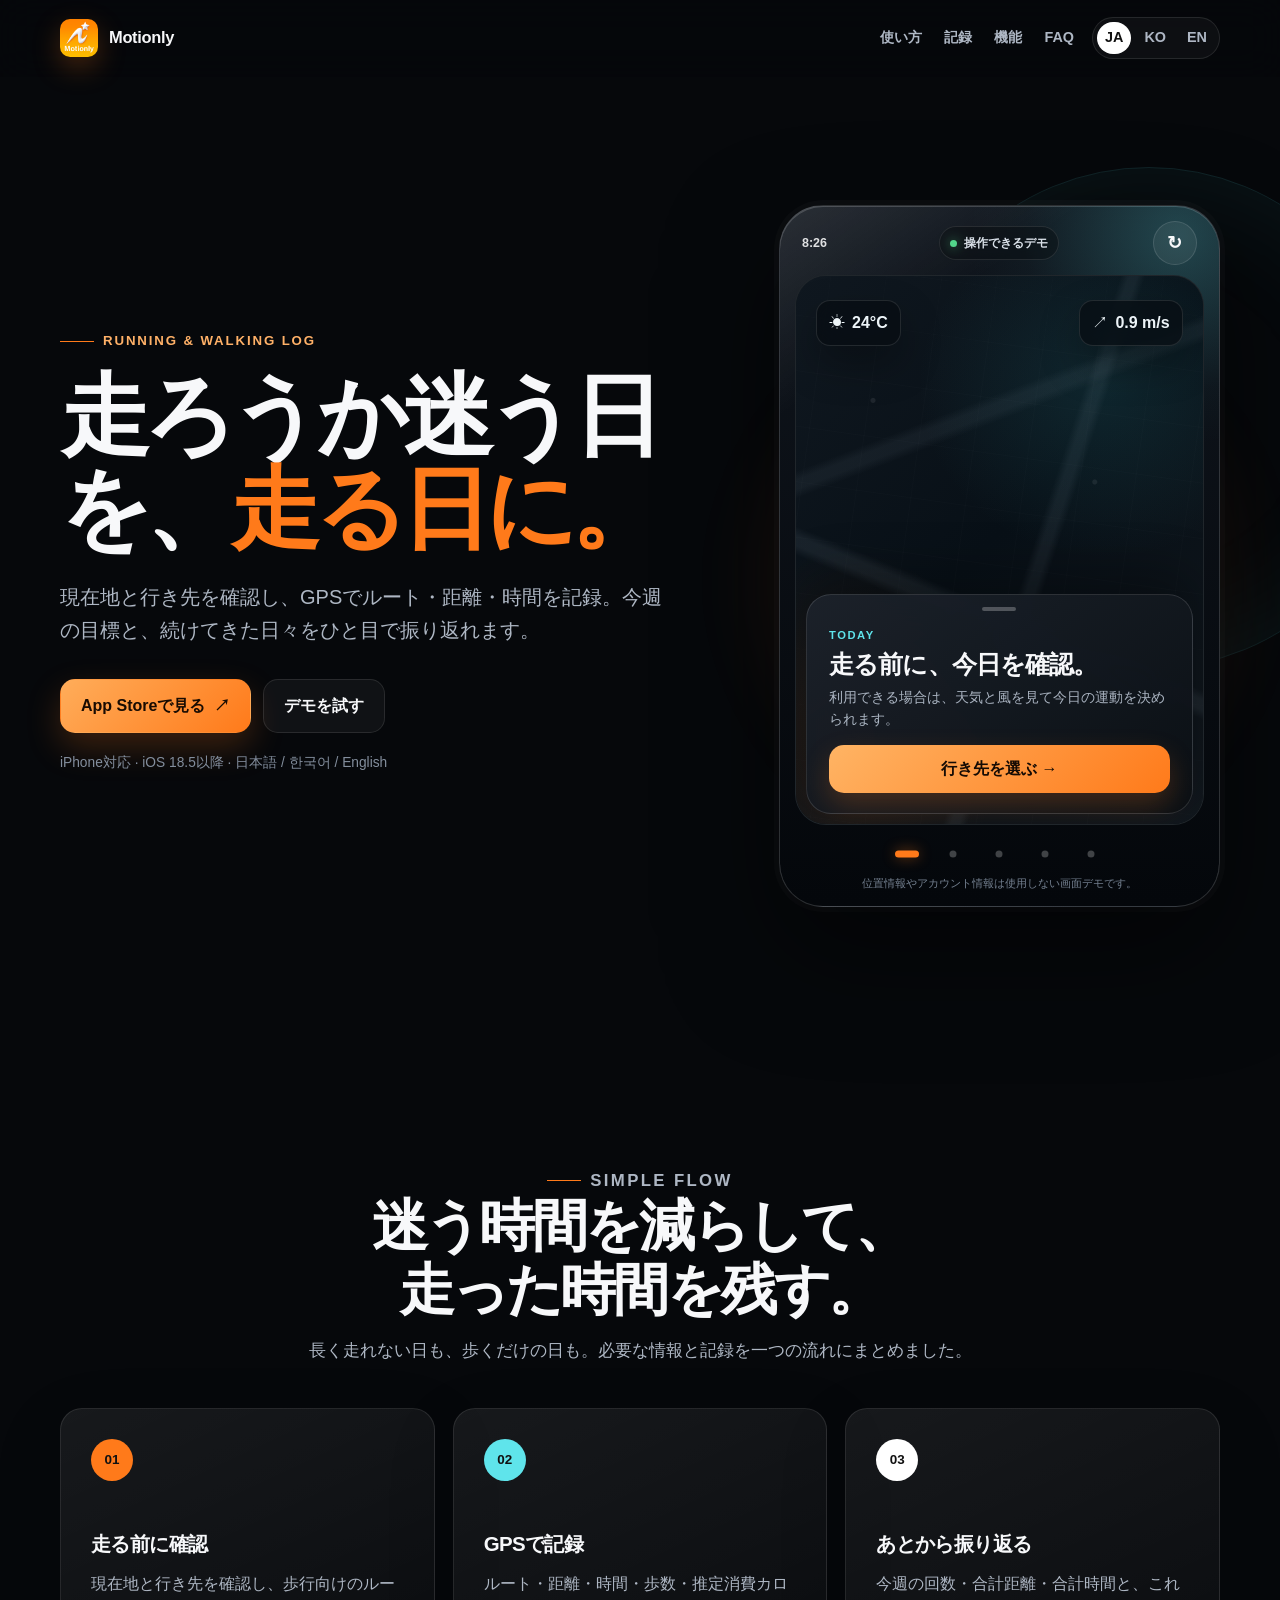
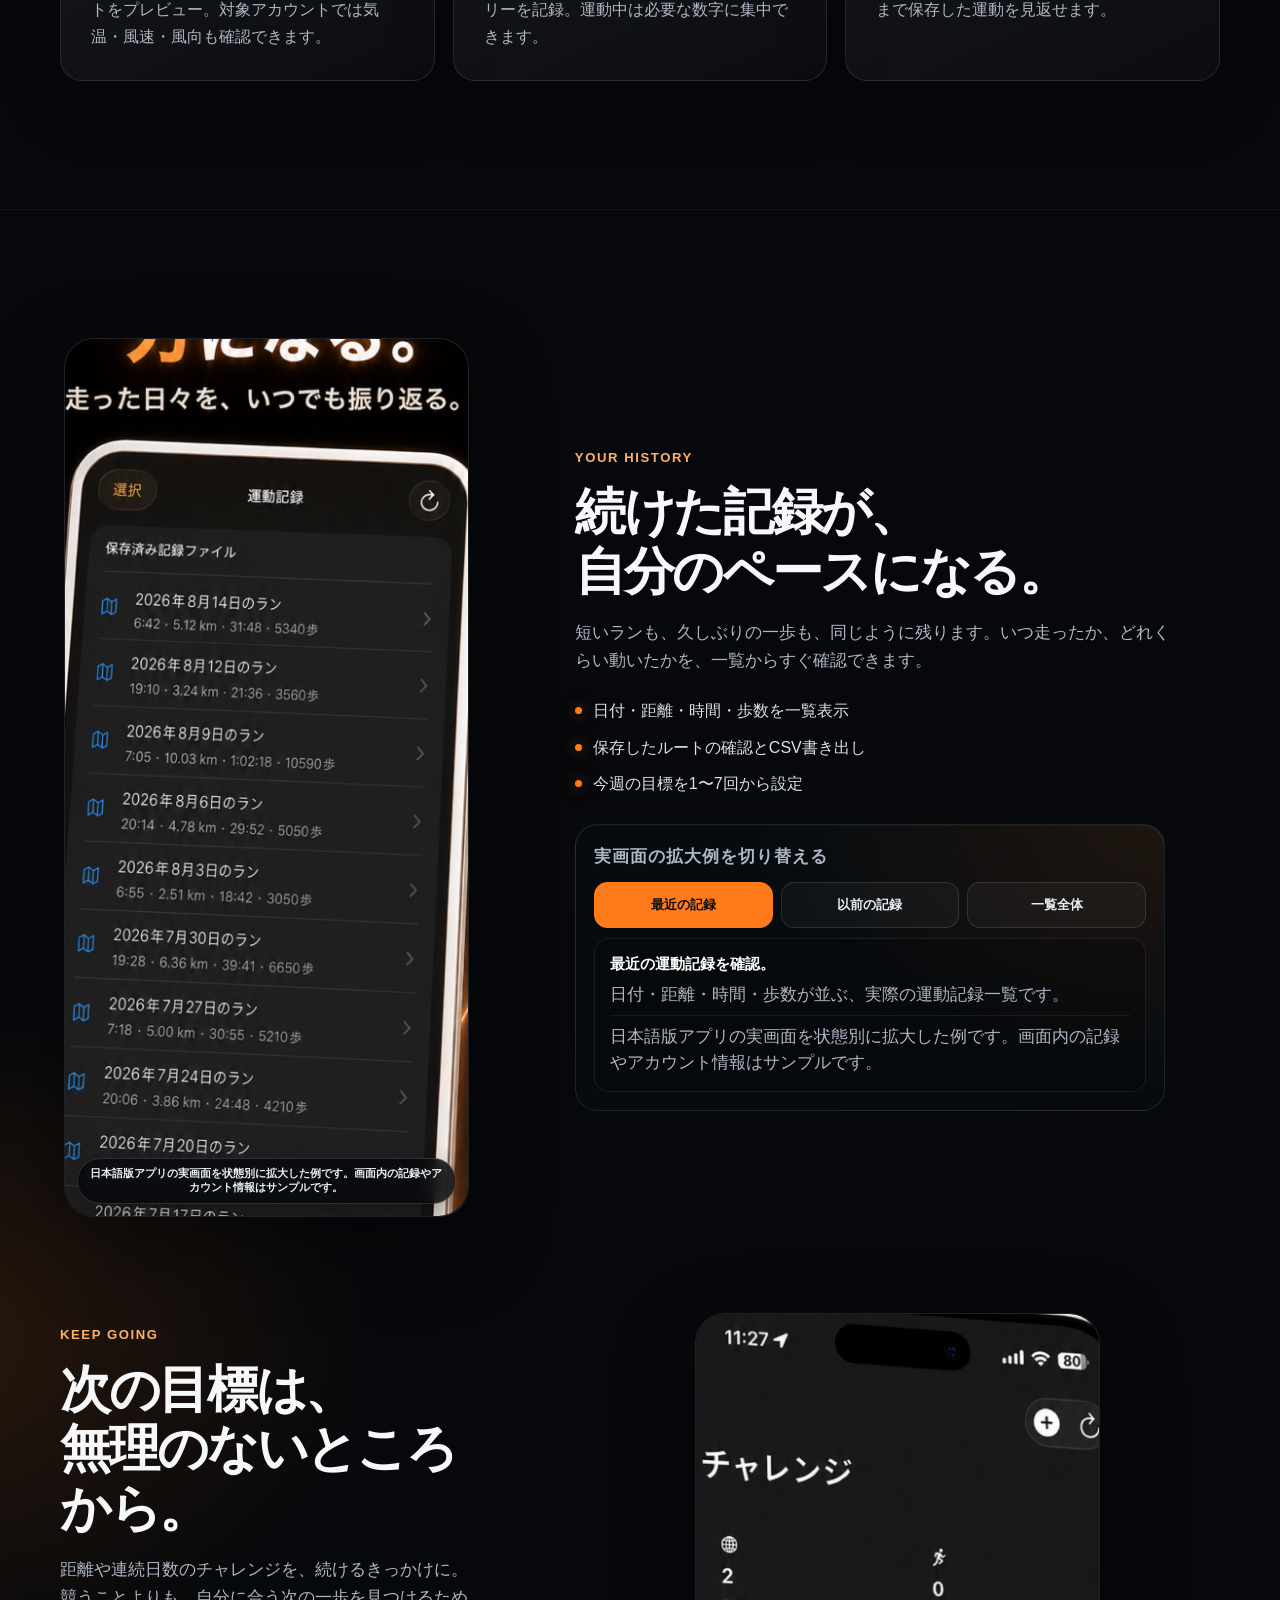
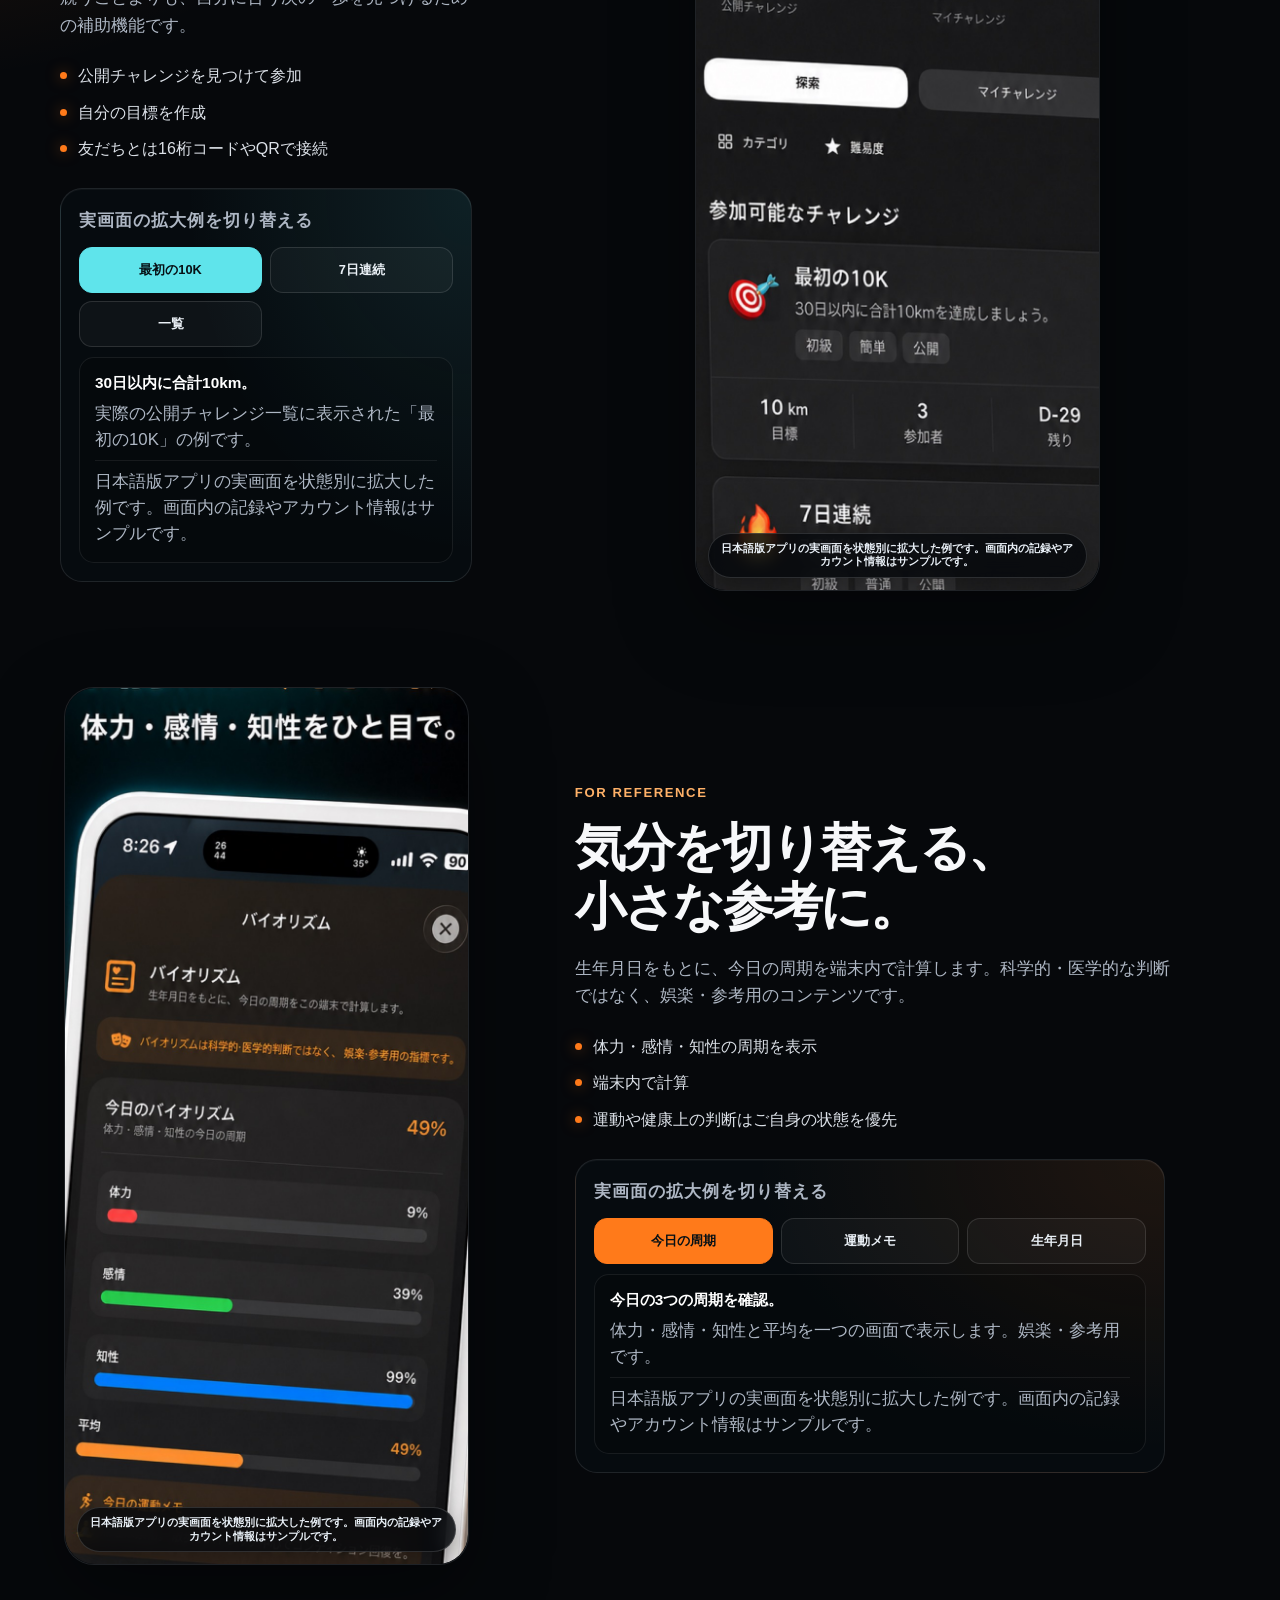
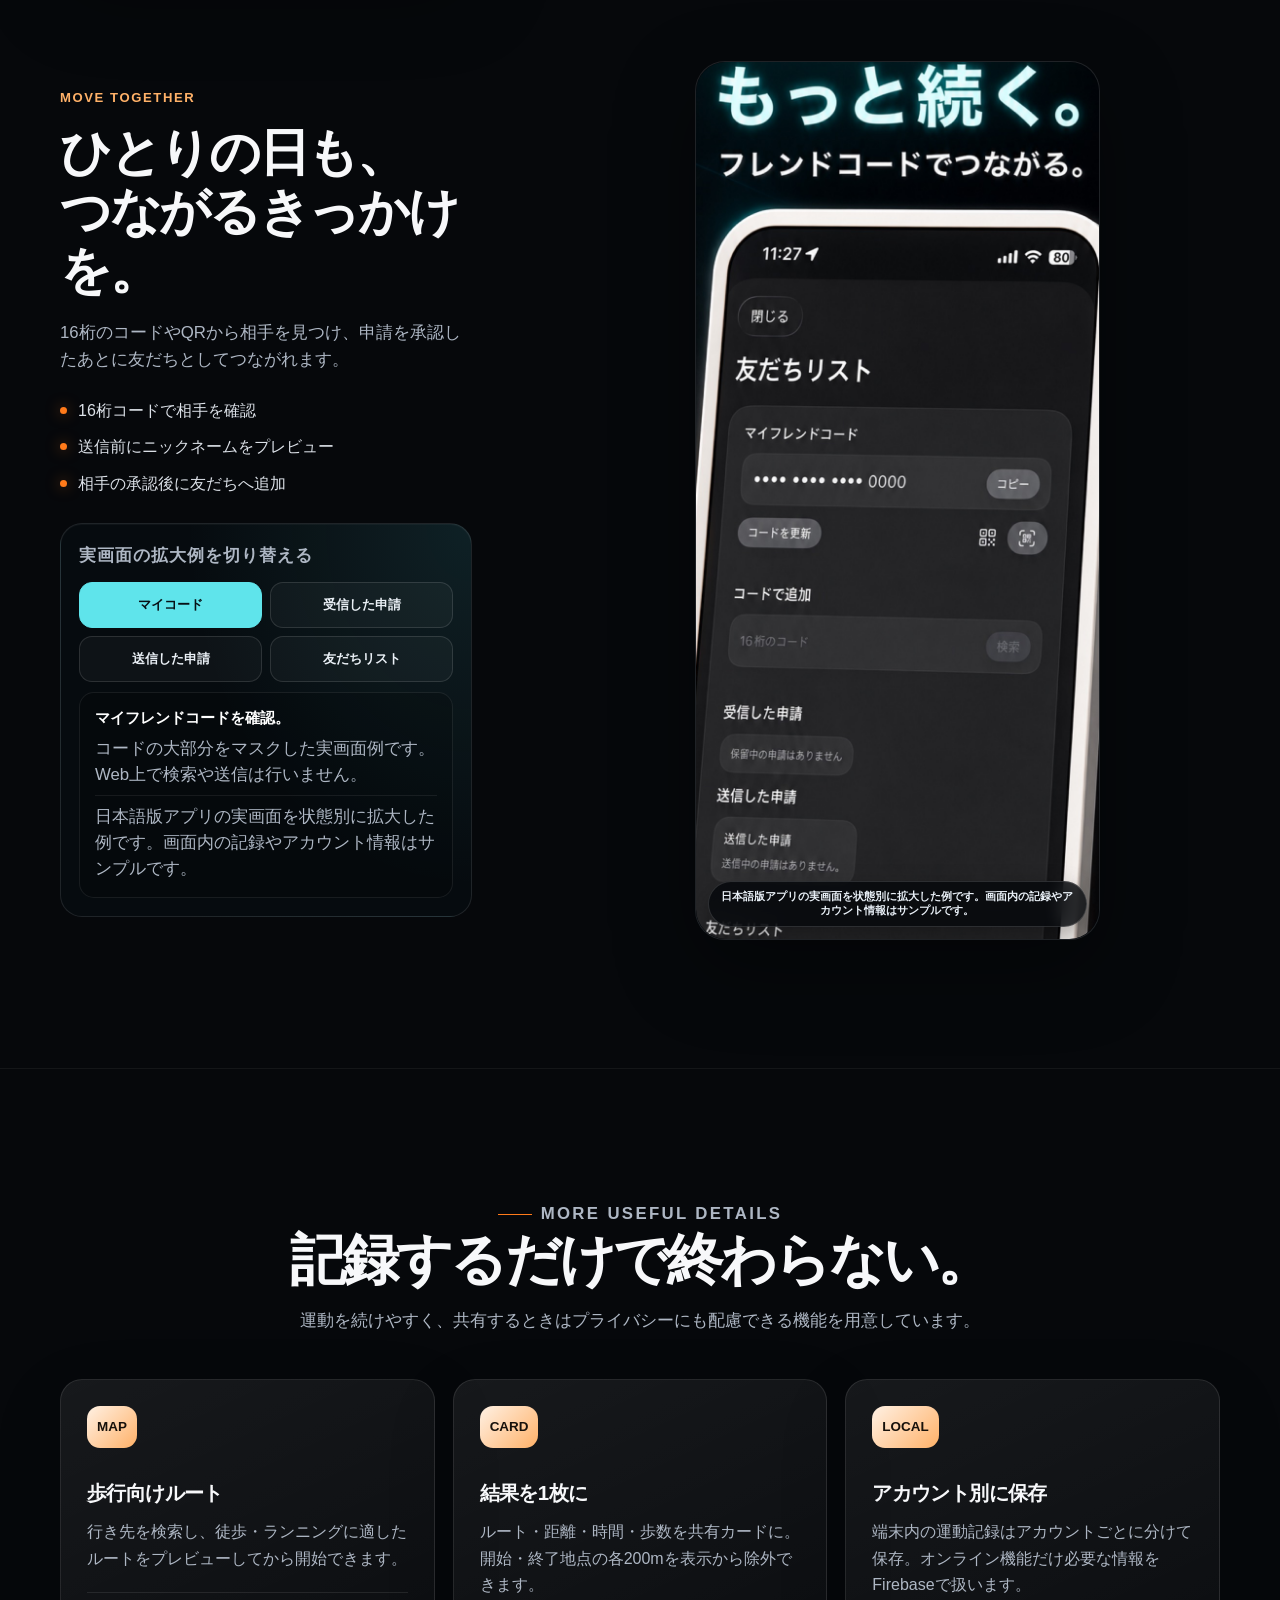
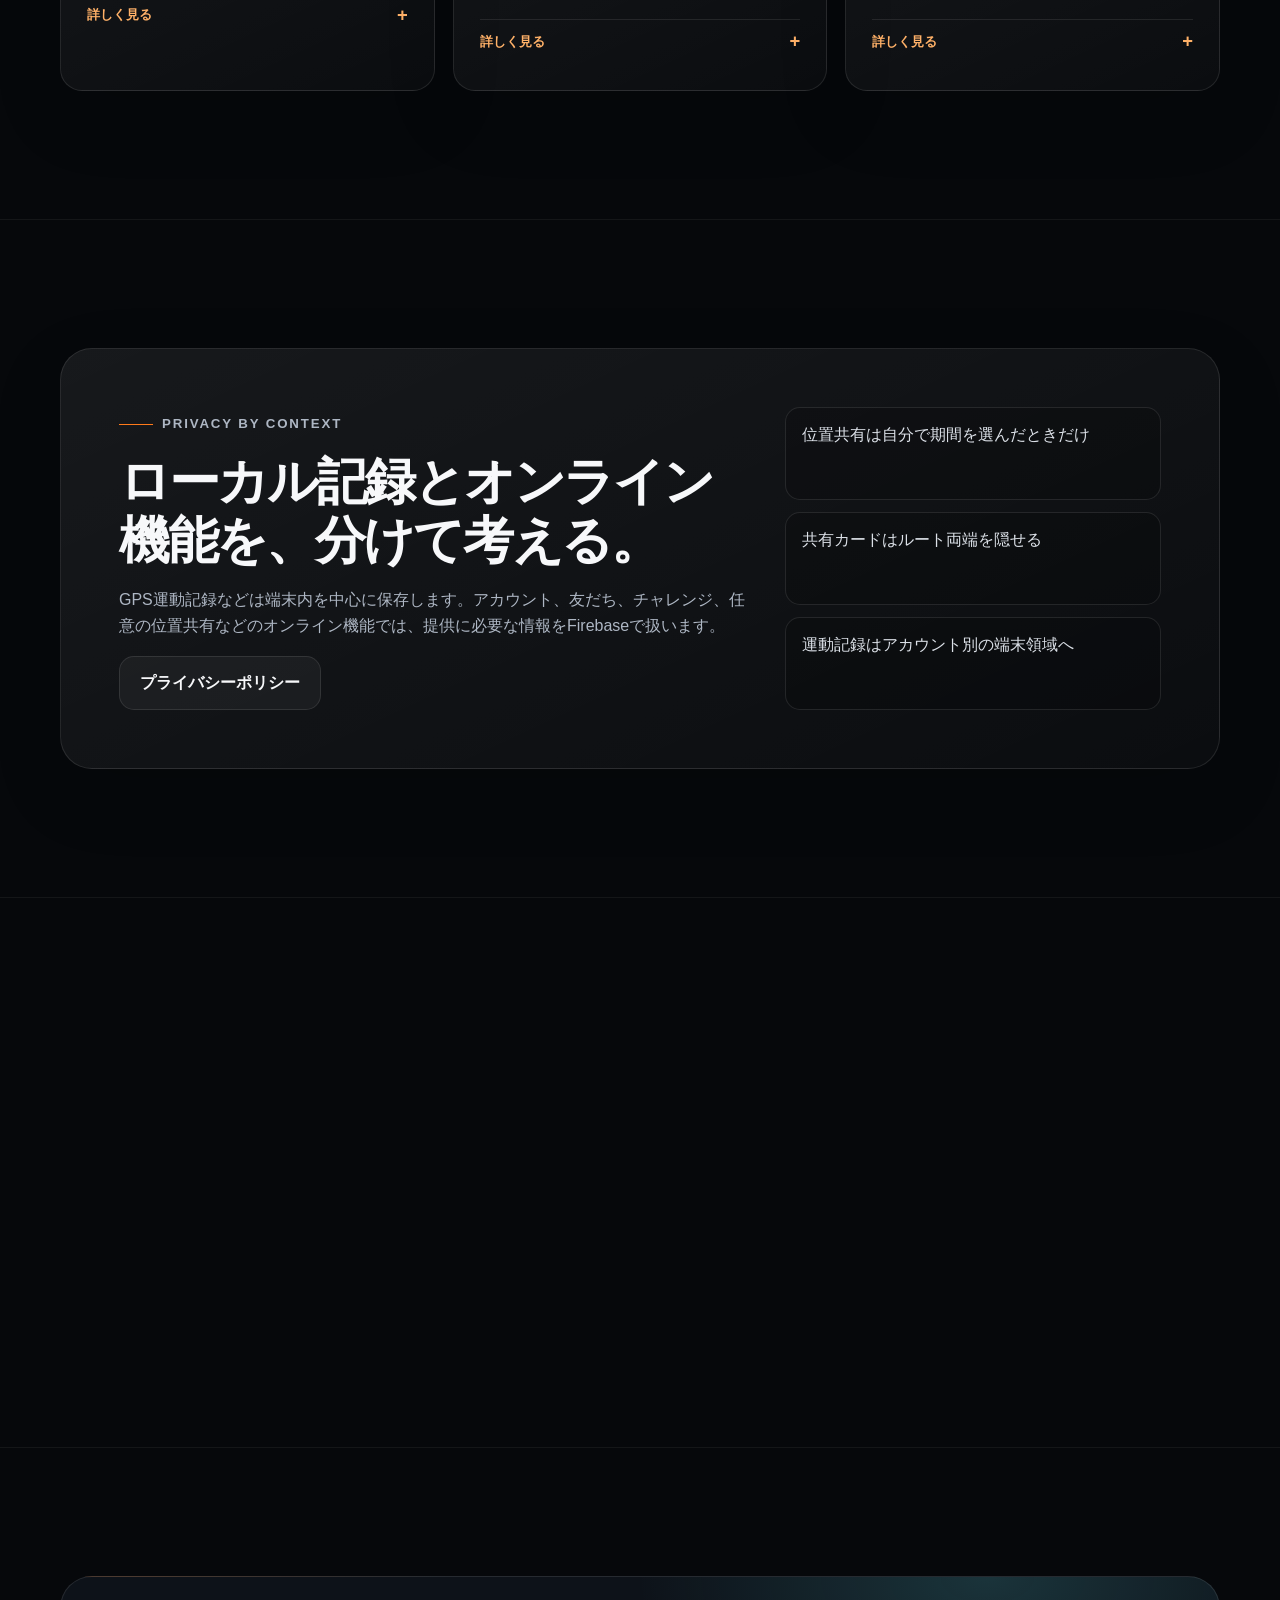
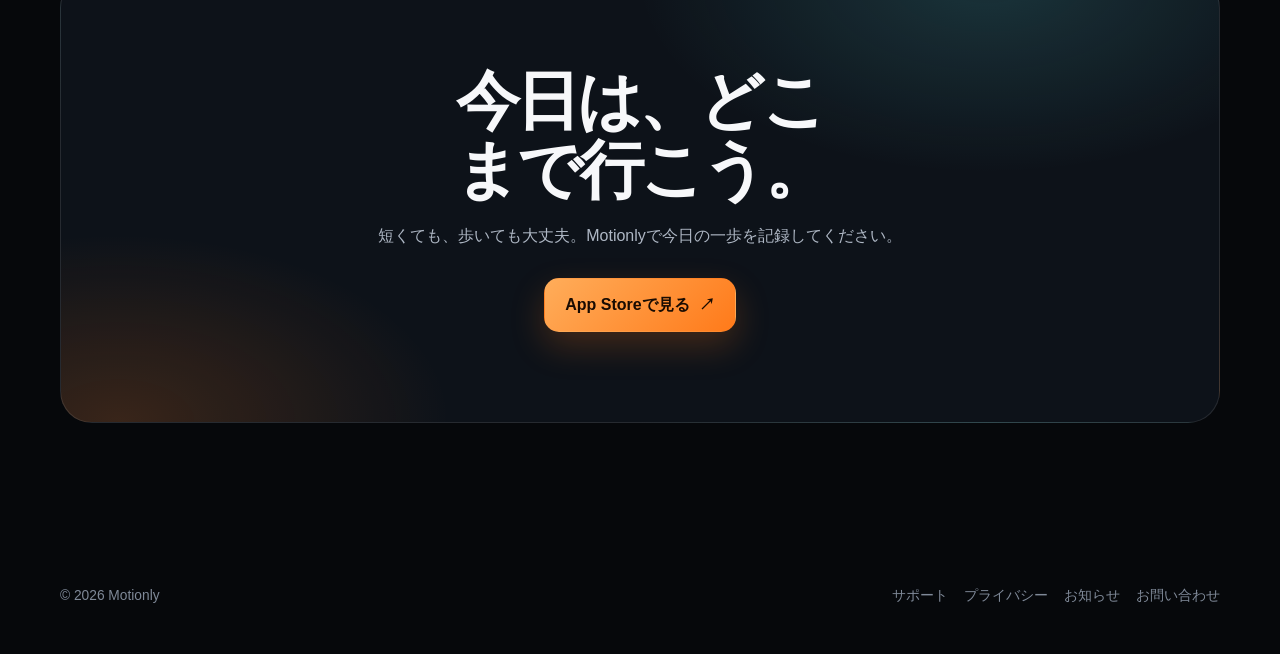
==== commit f5fdbeef: "Use actual app screens in lower demos" ====
--- a/index.html
+++ b/index.html
@@ -14,7 +14,7 @@
   <link rel="icon" href="/assets/app-icon.png" type="image/png">
   <link rel="stylesheet" href="/styles/site.css?v=20260818">
   <link rel="stylesheet" href="/styles/app-demo.css?v=20260820">
-  <link rel="stylesheet" href="/styles/section-demos.css?v=20260820-2">
+  <link rel="stylesheet" href="/styles/section-demos-real.css?v=20260820-3">
   <meta property="og:title" content="Motionly — 走ろうか迷う日を、走る日に。">
   <meta property="og:description" content="天気を見て、GPSで記録。続けた日々を振り返る。">
   <meta property="og:type" content="website">
@@ -115,19 +115,19 @@
 
     <section id="records" class="section"><div class="container showcase-list">
       <article class="showcase-row" data-section-demo="history">
-        <div class="showcase-media reveal"><img src="/assets/workout-history.jpg" alt="Motionlyに保存されたランニング記録の一覧画面例" width="830" height="1800" loading="lazy"></div>
+        <div class="showcase-media reveal"><img class="section-demo-image" src="/assets/demos/history-recent-ja.jpg" alt="実際のMotionly日本語アプリに表示された最近の運動記録画面" width="830" height="1800" loading="lazy" decoding="async"></div>
         <div class="showcase-copy reveal"><span class="label">Your history</span><h3>続けた記録が、<br>自分のペースになる。</h3><p>短いランも、久しぶりの一歩も、同じように残ります。いつ走ったか、どれくらい動いたかを、一覧からすぐ確認できます。</p><ul class="detail-list"><li>日付・距離・時間・歩数を一覧表示</li><li>保存したルートの確認とCSV書き出し</li><li>今週の目標を1〜7回から設定</li></ul></div>
       </article>
       <article class="showcase-row" data-section-demo="challenge">
-        <div class="showcase-media reveal"><img src="/assets/challenges.jpg" alt="Motionlyの公開チャレンジ画面例" width="830" height="1800" loading="lazy"></div>
+        <div class="showcase-media reveal"><img class="section-demo-image" src="/assets/demos/challenge-first-10k-ja.jpg" alt="実際のMotionly日本語アプリに表示された最初の10Kチャレンジ画面" width="830" height="1800" loading="lazy" decoding="async"></div>
         <div class="showcase-copy reveal"><span class="label">Keep going</span><h3>次の目標は、<br>無理のないところから。</h3><p>距離や連続日数のチャレンジを、続けるきっかけに。競うことよりも、自分に合う次の一歩を見つけるための補助機能です。</p><ul class="detail-list"><li>公開チャレンジを見つけて参加</li><li>自分の目標を作成</li><li>友だちとは16桁コードやQRで接続</li></ul></div>
       </article>
       <article class="showcase-row" data-section-demo="biorhythm">
-        <div class="showcase-media reveal"><img src="/assets/biorhythm.jpg" alt="Motionlyのバイオリズム画面" width="830" height="1800" loading="lazy"></div>
+        <div class="showcase-media reveal"><img class="section-demo-image" src="/assets/demos/biorhythm-today-ja.jpg" alt="実際のMotionly日本語アプリに表示された今日のバイオリズム画面" width="830" height="1800" loading="lazy" decoding="async"></div>
         <div class="showcase-copy reveal"><span class="label">For reference</span><h3>気分を切り替える、<br>小さな参考に。</h3><p>生年月日をもとに、今日の周期を端末内で計算します。科学的・医学的な判断ではなく、娯楽・参考用のコンテンツです。</p><ul class="detail-list"><li>体力・感情・知性の周期を表示</li><li>端末内で計算</li><li>運動や健康上の判断はご自身の状態を優先</li></ul></div>
       </article>
       <article class="showcase-row" data-section-demo="friends">
-        <div class="showcase-media showcase-friends-media reveal"><div class="friends-phone" aria-label="友だちコード機能の画面デモ"><span>FRIEND CODE</span><strong data-friend-code>•••• •••• •••• 4028</strong><div class="friends-profile"><span class="friends-avatar" aria-hidden="true">M</span><div><small data-friend-label>コードを入力</small><b data-friend-name>承認後につながります</b></div></div><p data-friend-note>実際の検索や申請は行わないサンプルです。</p></div></div>
+        <div class="showcase-media showcase-friends-media reveal"><img class="section-demo-image" src="/assets/demos/friends-code-ja.jpg" alt="友だちコードをマスクした実際のMotionly日本語アプリ画面" width="830" height="1800" loading="lazy" decoding="async"></div>
         <div class="showcase-copy reveal"><span class="label">Move together</span><h3>ひとりの日も、<br>つながるきっかけを。</h3><p>16桁のコードやQRから相手を見つけ、申請を承認したあとに友だちとしてつながれます。</p><ul class="detail-list"><li>16桁コードで相手を確認</li><li>送信前にニックネームをプレビュー</li><li>相手の承認後に友だちへ追加</li></ul></div>
       </article>
     </div></section>
@@ -162,6 +162,6 @@
   <footer class="site-footer"><div class="container footer-inner"><span>© <span data-current-year>2026</span> Motionly</span><nav class="footer-links" aria-label="フッターナビゲーション"><a href="/support.html">サポート</a><a href="/privacy.html">プライバシー</a><a href="/news.html">お知らせ</a><a href="mailto:sposedon0@gmail.com">お問い合わせ</a></nav></div></footer>
   <script src="/scripts/site.js?v=20260818" defer></script>
   <script src="/scripts/app-demo.js?v=20260820" defer></script>
-  <script src="/scripts/section-demos.js?v=20260820-2" defer></script>
+  <script src="/scripts/section-demos-real.js?v=20260820-3" defer></script>
 </body>
 </html>
--- a/styles/section-demos-real.css
+++ b/styles/section-demos-real.css
@@ -0,0 +1,267 @@
+.showcase-row.is-enhanced {
+  --section-accent: var(--orange);
+}
+
+.showcase-row.is-enhanced:nth-child(even) {
+  --section-accent: var(--cyan);
+}
+
+.showcase-row.is-enhanced .showcase-media {
+  aspect-ratio: 830 / 1800;
+  min-width: 0;
+  overflow: hidden;
+  border: 1px solid rgba(255, 255, 255, 0.1);
+  border-radius: 30px;
+  background: #06090d;
+  box-shadow: var(--shadow);
+}
+
+.section-demo-image {
+  display: block;
+  width: 100%;
+  height: 100%;
+  min-width: 0;
+  aspect-ratio: 830 / 1800;
+  border-radius: inherit;
+  object-fit: cover;
+  transition: opacity 0.18s ease, transform 0.18s ease;
+}
+
+.section-demo-image.is-switching {
+  opacity: 0.72;
+  transform: scale(0.992);
+}
+
+.section-demo-image-badge {
+  position: absolute;
+  right: 12px;
+  bottom: 12px;
+  z-index: 2;
+  max-width: calc(100% - 24px);
+  padding: 8px 11px;
+  border: 1px solid rgba(255, 255, 255, 0.14);
+  border-radius: 999px;
+  color: #eaf1f8;
+  background: rgba(5, 8, 12, 0.82);
+  box-shadow: 0 10px 26px rgba(0, 0, 0, 0.3);
+  font-size: 0.68rem;
+  font-weight: 750;
+  line-height: 1.25;
+  text-align: center;
+  pointer-events: none;
+  -webkit-backdrop-filter: blur(10px);
+  backdrop-filter: blur(10px);
+}
+
+.showcase-row.is-demo-loading .section-demo-image-badge::before {
+  content: "";
+  display: inline-block;
+  width: 7px;
+  height: 7px;
+  margin-right: 7px;
+  border-radius: 50%;
+  background: var(--section-accent);
+  box-shadow: 0 0 12px color-mix(in srgb, var(--section-accent) 70%, transparent);
+  animation: section-demo-pulse 0.8s ease-in-out infinite alternate;
+}
+
+.section-demo-shell {
+  width: min(100%, 590px);
+  margin-top: 26px;
+  padding: 18px;
+  border: 1px solid rgba(255, 255, 255, 0.1);
+  border-radius: 22px;
+  background:
+    radial-gradient(120% 160% at 100% 0%, color-mix(in srgb, var(--section-accent) 10%, transparent), transparent 58%),
+    rgba(8, 12, 17, 0.86);
+  box-shadow: inset 0 1px rgba(255, 255, 255, 0.035);
+  text-align: left;
+}
+
+.section-demo-shell[hidden] {
+  display: none;
+}
+
+.section-demo-kicker {
+  margin: 0 0 12px;
+  color: var(--section-accent);
+  font-size: 0.76rem;
+  font-weight: 900;
+  letter-spacing: 0.06em;
+}
+
+.section-demo-controls {
+  display: grid;
+  grid-template-columns: repeat(auto-fit, minmax(min(126px, 100%), 1fr));
+  gap: 8px;
+  min-width: 0;
+}
+
+.section-demo-shell[data-demo-kind="friends"] .section-demo-controls {
+  grid-template-columns: repeat(2, minmax(0, 1fr));
+}
+
+.section-demo-button {
+  min-width: 0;
+  min-height: 46px;
+  padding: 9px 11px;
+  border: 1px solid rgba(255, 255, 255, 0.12);
+  border-radius: 13px;
+  color: #eaf0f6;
+  background: rgba(255, 255, 255, 0.035);
+  font: inherit;
+  font-size: 0.8rem;
+  font-weight: 850;
+  line-height: 1.25;
+  overflow-wrap: anywhere;
+  cursor: pointer;
+  touch-action: manipulation;
+  transition: border-color 0.16s ease, color 0.16s ease, background 0.16s ease, transform 0.16s ease;
+}
+
+.section-demo-button:hover,
+.section-demo-button:focus-visible {
+  border-color: color-mix(in srgb, var(--section-accent) 70%, white 8%);
+  outline: none;
+  background: color-mix(in srgb, var(--section-accent) 12%, rgba(255, 255, 255, 0.045));
+}
+
+.section-demo-button:focus-visible {
+  box-shadow: 0 0 0 3px color-mix(in srgb, var(--section-accent) 28%, transparent);
+}
+
+.section-demo-button:active {
+  transform: scale(0.975);
+}
+
+.section-demo-button[aria-pressed="true"] {
+  border-color: var(--section-accent);
+  color: #071015;
+  background: var(--section-accent);
+}
+
+.section-demo-result {
+  display: grid;
+  gap: 7px;
+  margin-top: 10px;
+  padding: 15px;
+  border: 1px solid rgba(255, 255, 255, 0.08);
+  border-radius: 15px;
+  background: rgba(0, 0, 0, 0.16);
+}
+
+.section-demo-title {
+  color: #fff;
+  font-size: 0.96rem;
+  line-height: 1.35;
+  overflow-wrap: anywhere;
+}
+
+.section-demo-description,
+.section-demo-note {
+  max-width: none;
+  margin: 0;
+  color: #b6c0cc;
+  font-size: 0.82rem;
+  line-height: 1.55;
+  overflow-wrap: anywhere;
+}
+
+.section-demo-note {
+  padding-top: 8px;
+  border-top: 1px solid rgba(255, 255, 255, 0.07);
+  color: #8995a3;
+  font-size: 0.72rem;
+}
+
+.feature-demo-details {
+  margin-top: 20px;
+  border-top: 1px solid rgba(255, 255, 255, 0.09);
+}
+
+.feature-demo-details summary {
+  display: flex;
+  min-height: 44px;
+  align-items: center;
+  justify-content: space-between;
+  color: var(--orange-soft);
+  cursor: pointer;
+  font-size: 0.82rem;
+  font-weight: 850;
+  list-style: none;
+  touch-action: manipulation;
+}
+
+.feature-demo-details summary::-webkit-details-marker {
+  display: none;
+}
+
+.feature-demo-details summary::after {
+  content: "+";
+  font-size: 1.15rem;
+}
+
+.feature-demo-details[open] summary::after {
+  content: "–";
+}
+
+.feature-demo-details p {
+  margin: 0 0 4px;
+  padding: 0 0 12px;
+  color: #d4dbe4;
+  font-size: 0.84rem;
+}
+
+.reveal:focus-within {
+  opacity: 1;
+  transform: none;
+}
+
+@keyframes section-demo-pulse {
+  from { opacity: 0.42; }
+  to { opacity: 1; }
+}
+
+@media (max-width: 900px) {
+  .section-demo-shell {
+    margin-inline: auto;
+  }
+}
+
+@media (max-width: 430px) {
+  .section-demo-shell {
+    padding: 14px;
+  }
+
+  .section-demo-controls {
+    grid-template-columns: repeat(2, minmax(0, 1fr));
+    gap: 6px;
+  }
+
+  .section-demo-button {
+    padding-inline: 7px;
+    font-size: 0.75rem;
+  }
+
+  .section-demo-result {
+    padding: 13px;
+  }
+
+  .section-demo-image-badge {
+    right: 8px;
+    bottom: 8px;
+    max-width: calc(100% - 16px);
+    font-size: 0.61rem;
+  }
+}
+
+@media (prefers-reduced-motion: reduce) {
+  .section-demo-image,
+  .section-demo-button {
+    transition: none;
+  }
+
+  .showcase-row.is-demo-loading .section-demo-image-badge::before {
+    animation: none;
+  }
+}
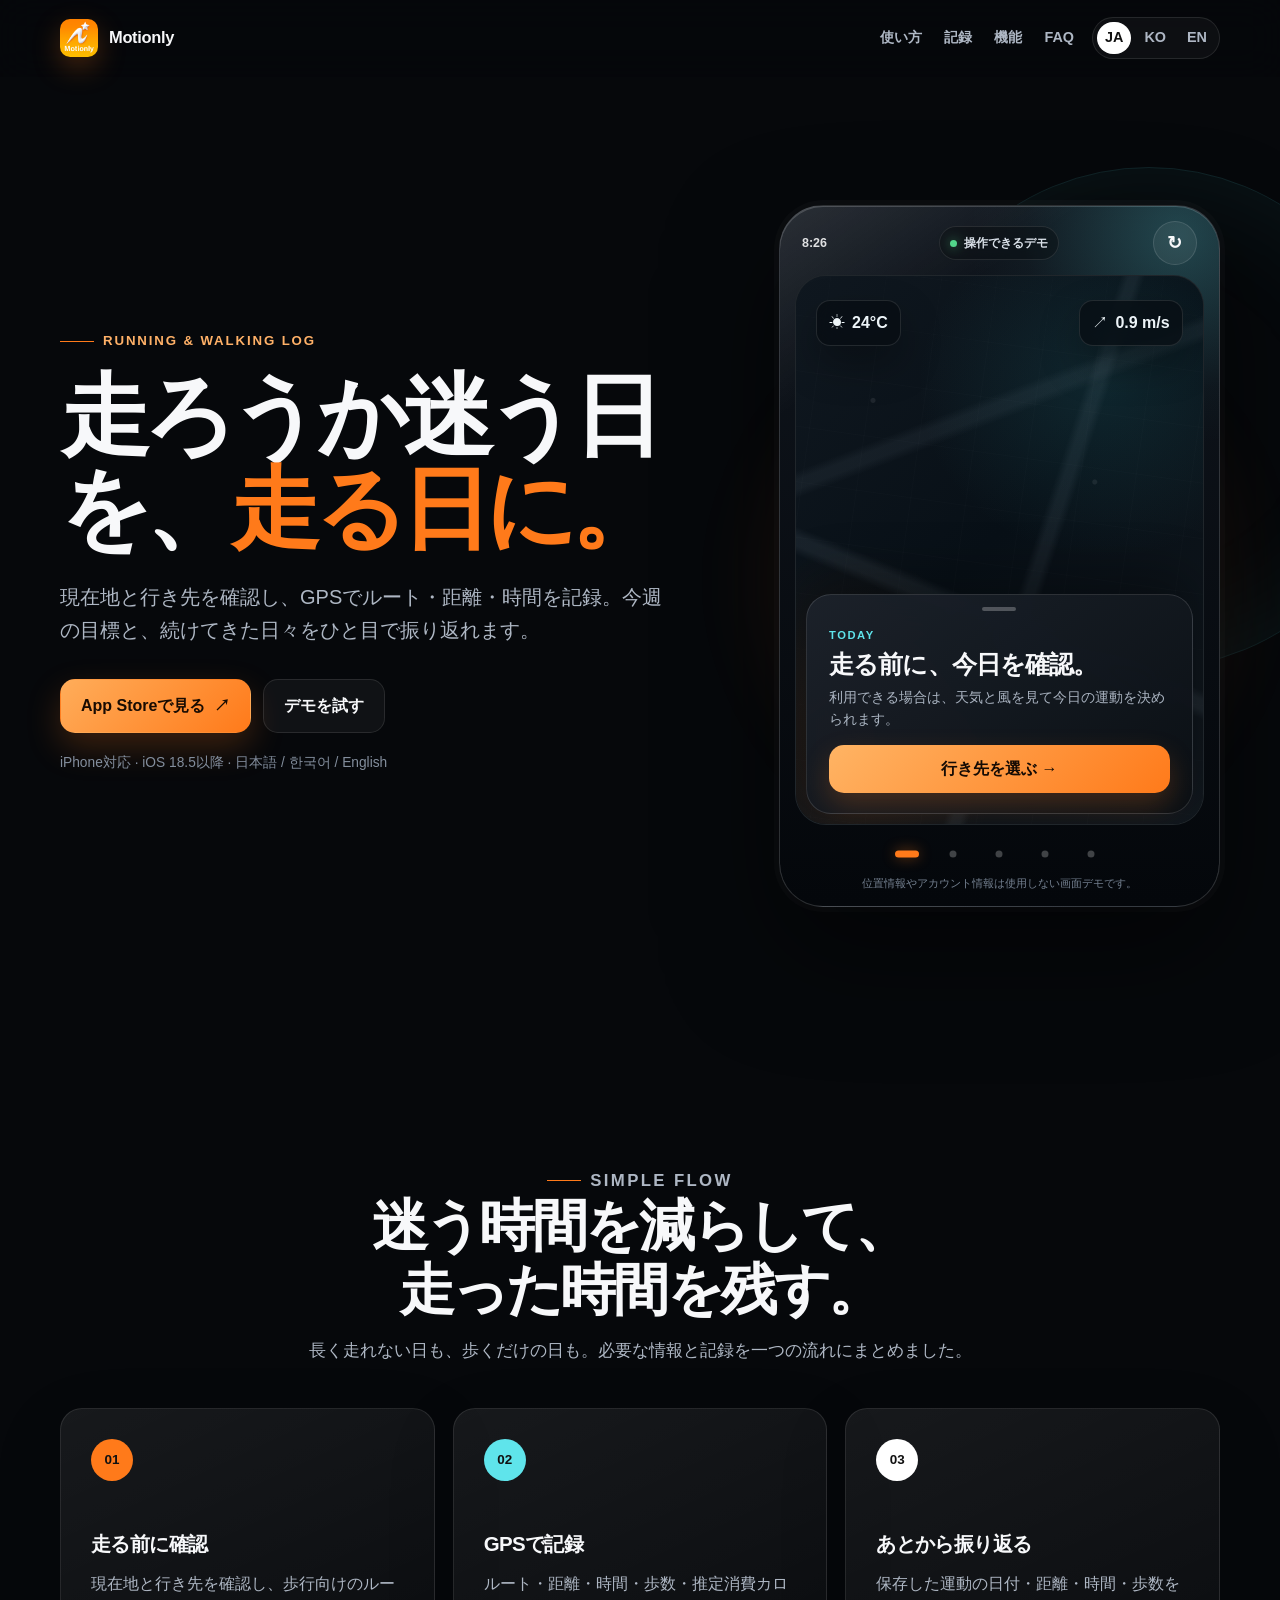
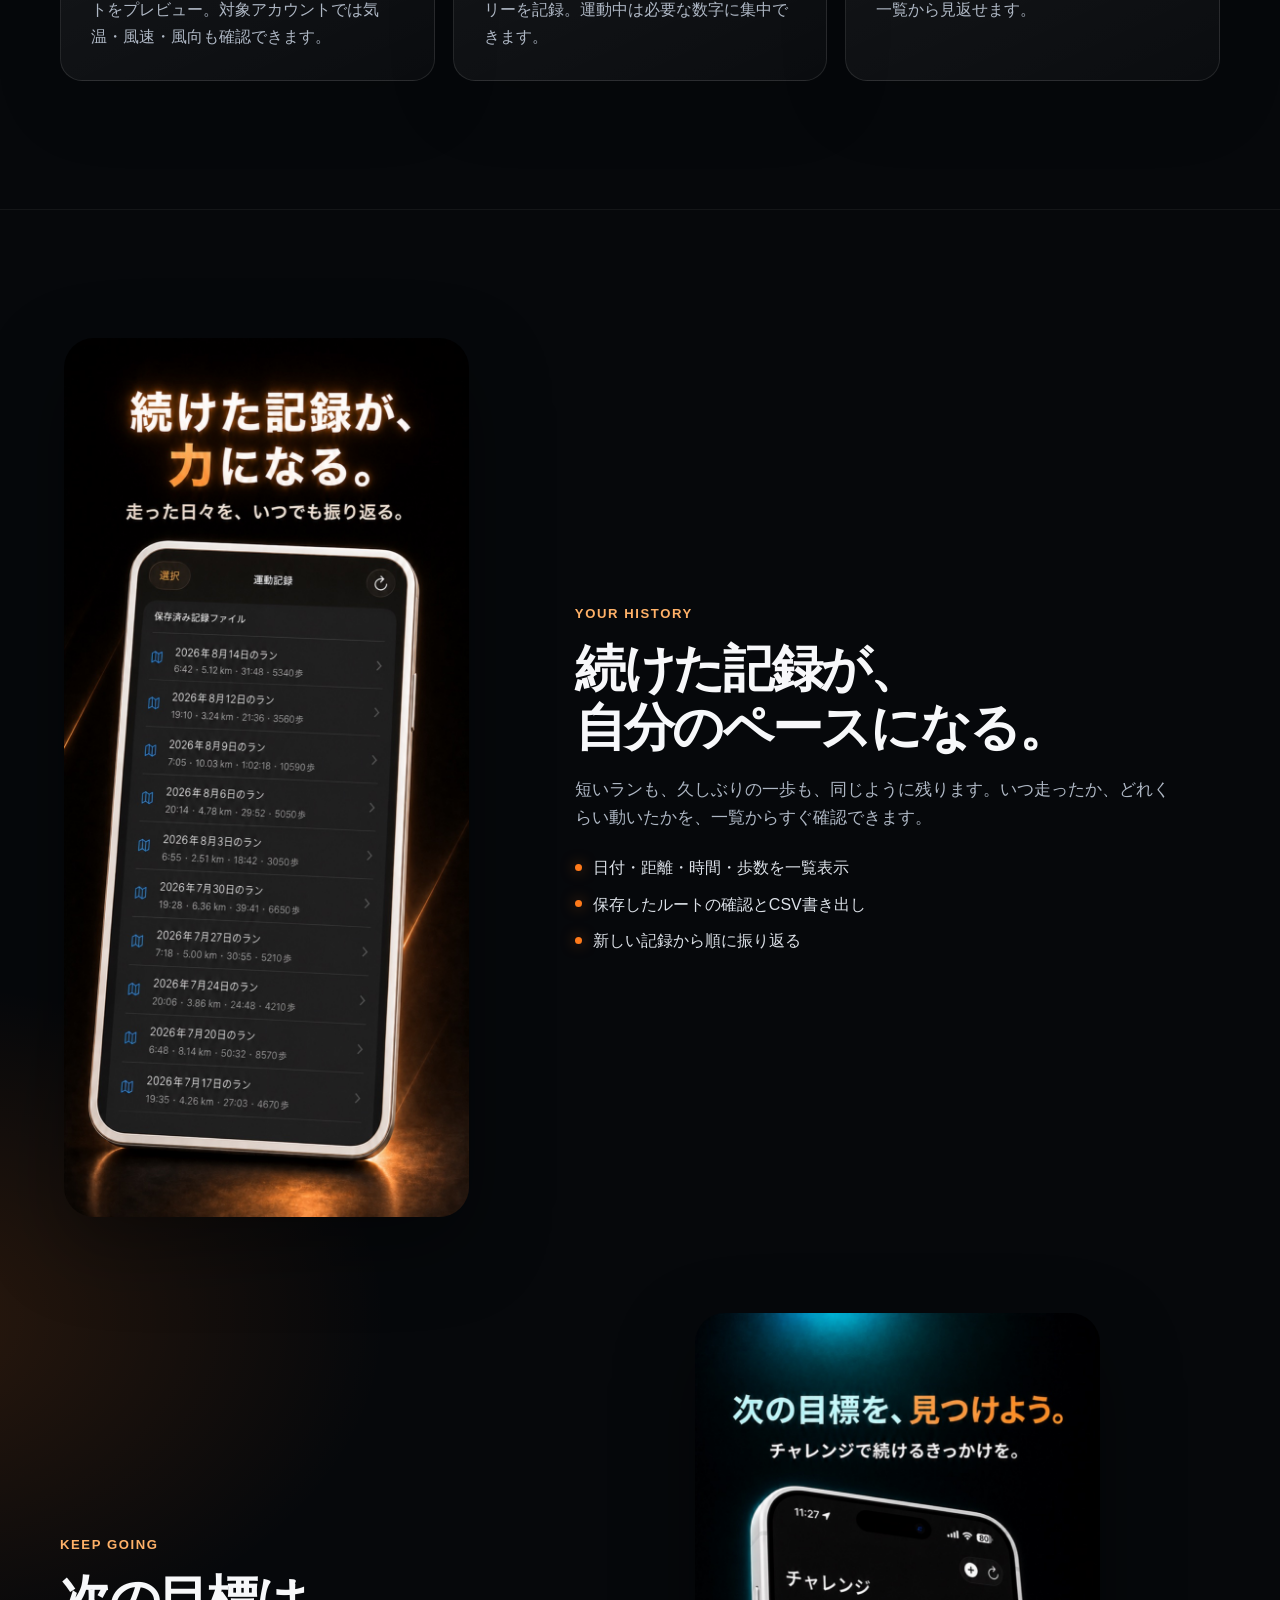
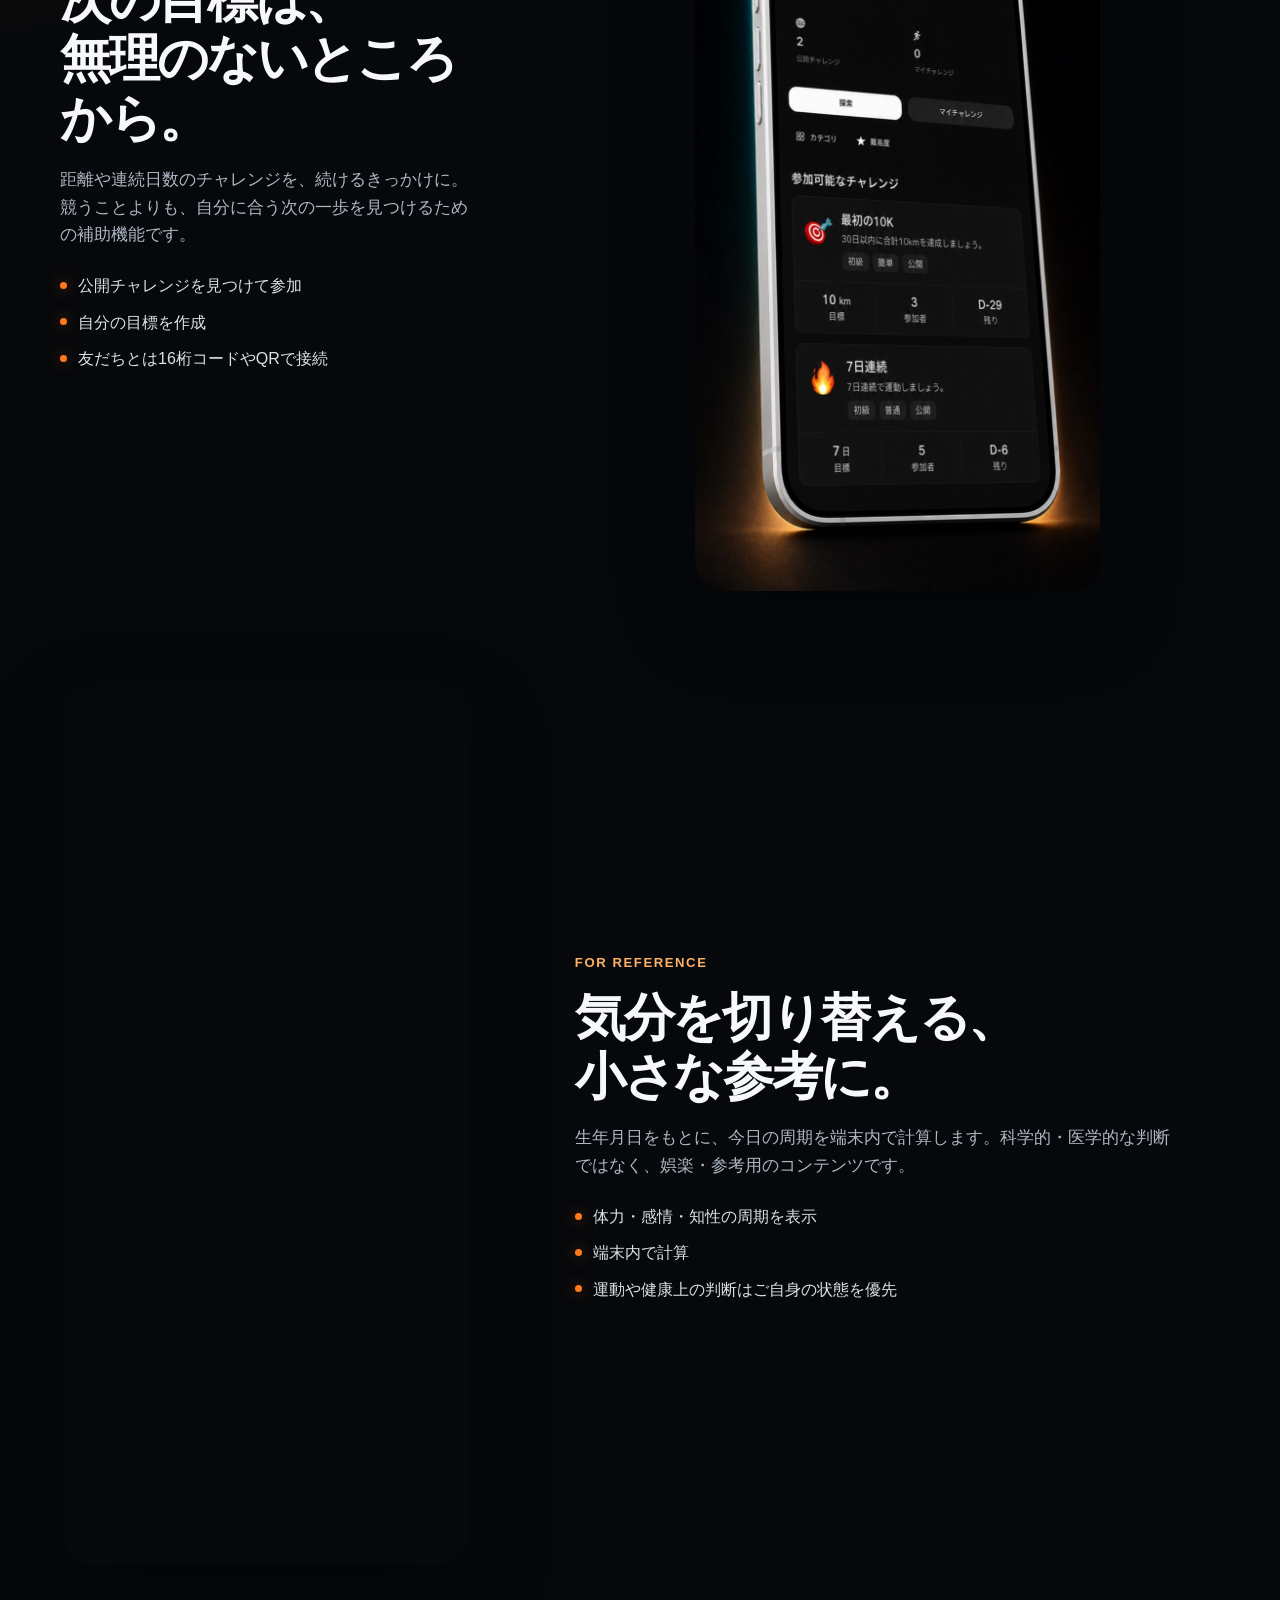
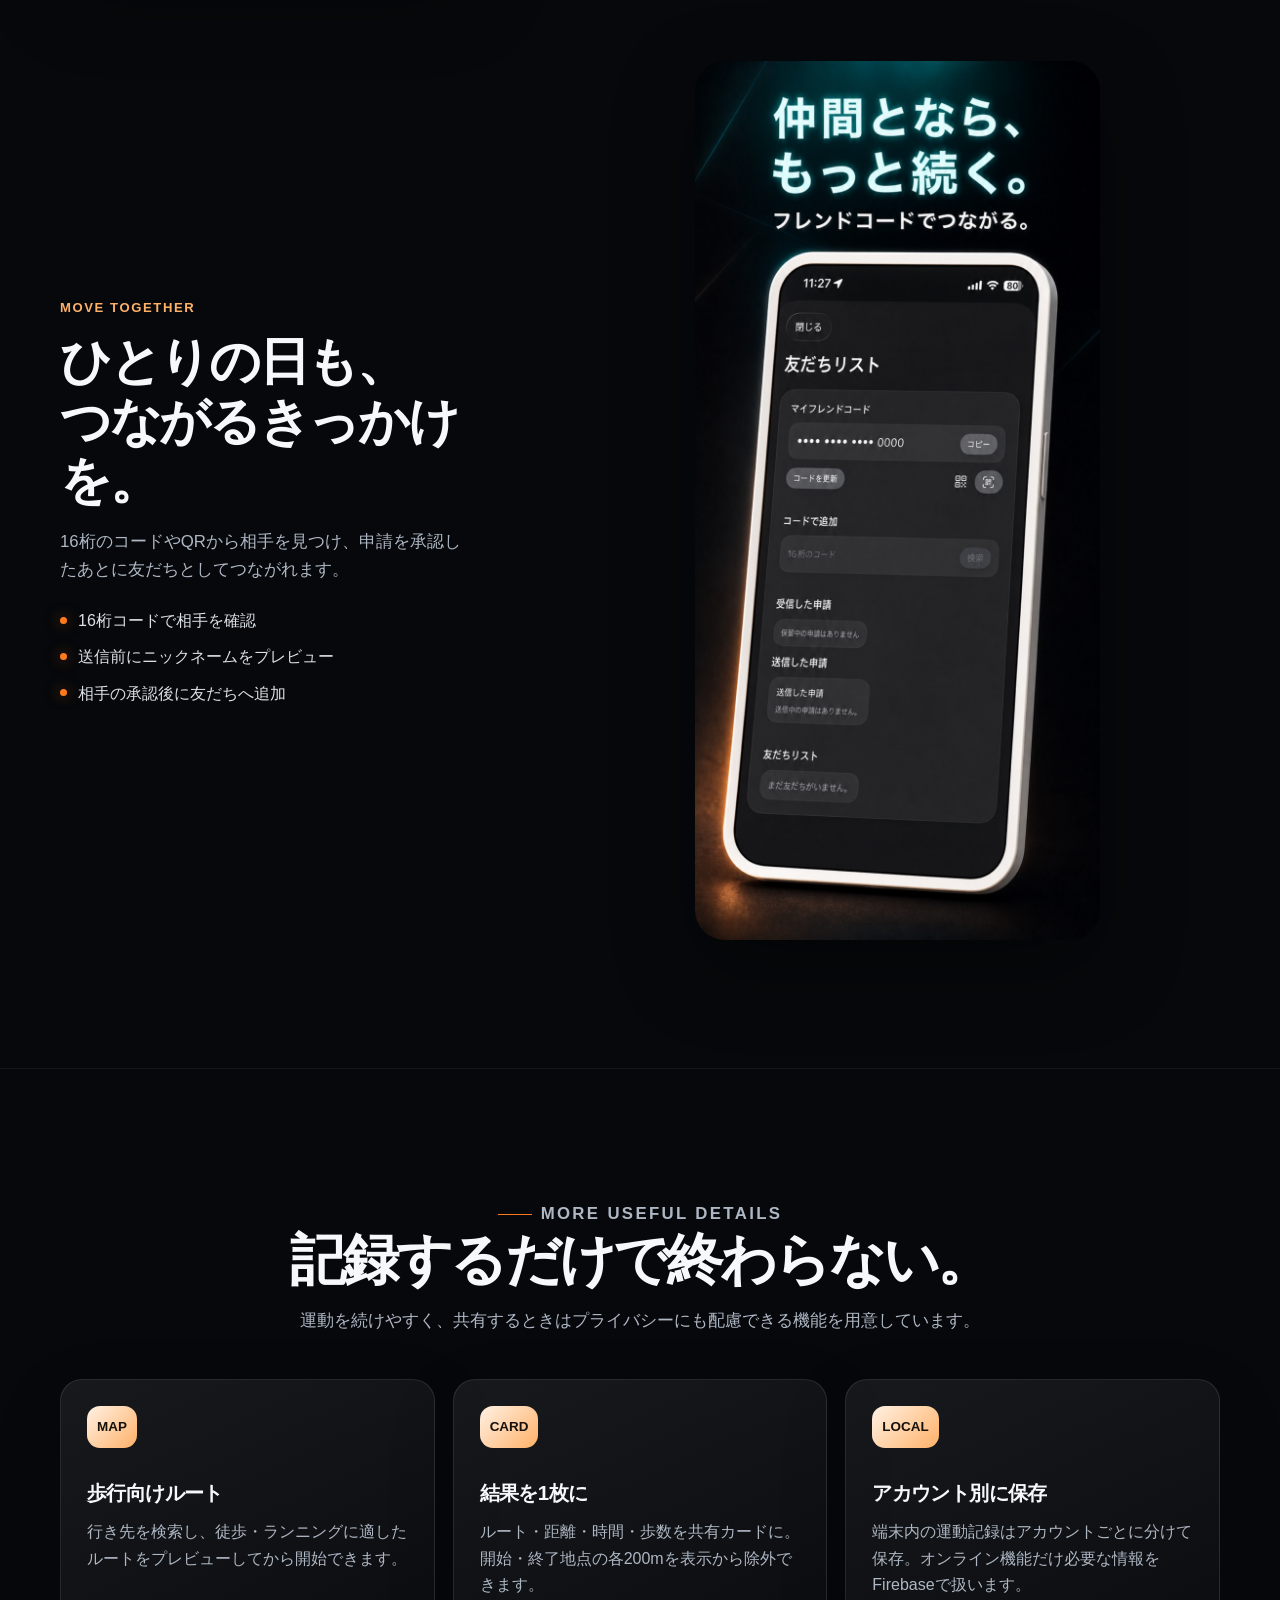
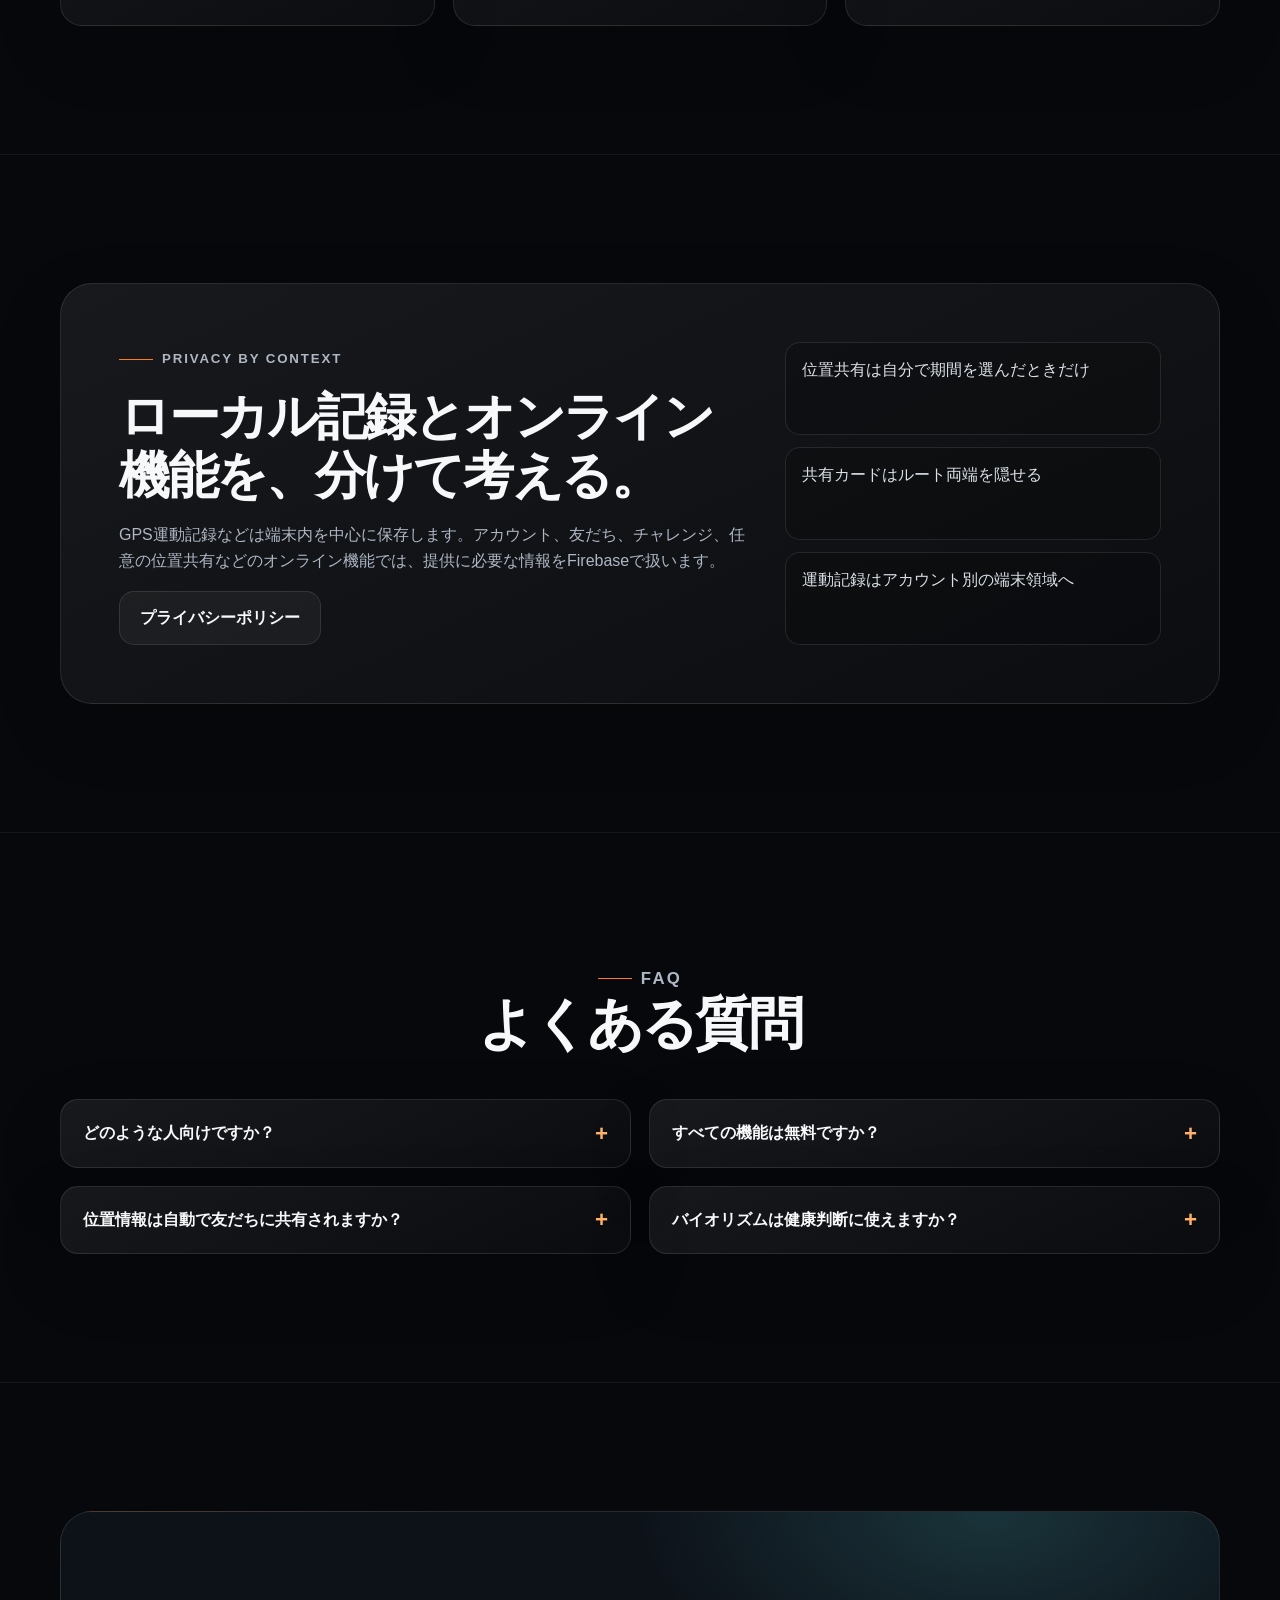
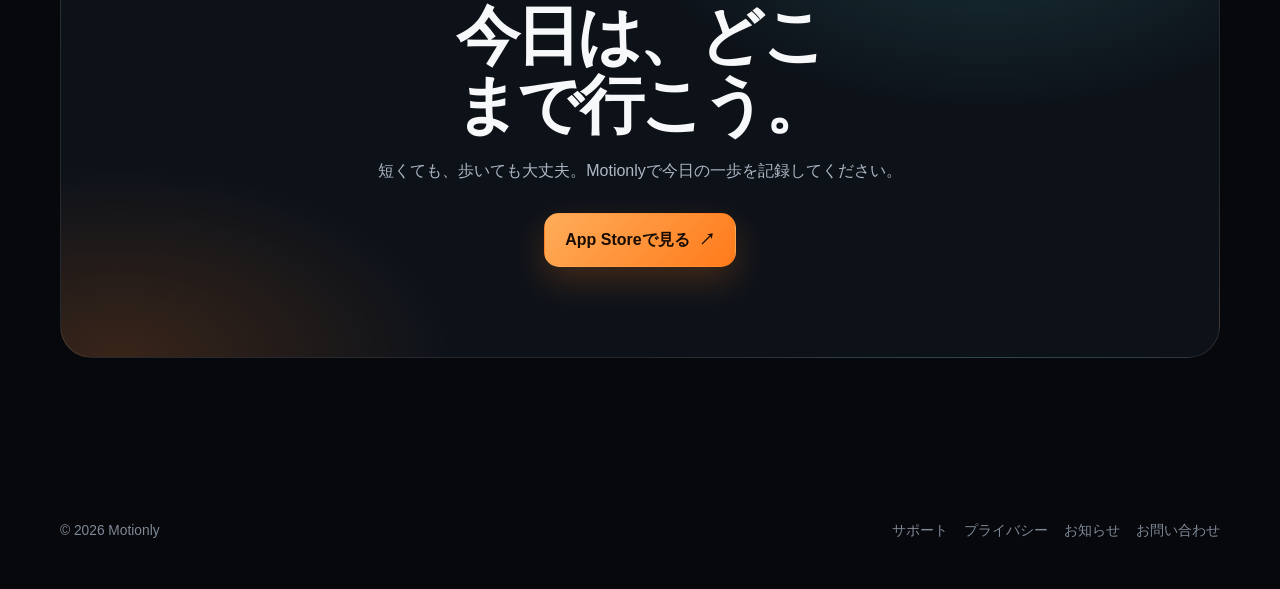
==== commit 4b807fa9: "Replace fake lower demos with app screens" ====
--- a/index.html
+++ b/index.html
@@ -4,7 +4,7 @@
   <meta charset="utf-8">
   <meta name="viewport" content="width=device-width, initial-scale=1">
   <title>Motionly — 走ろうか迷う日を、走る日に。</title>
-  <meta name="description" content="天気と行き先を確認し、GPSでルート・距離・時間を記録。今週の目標と、続けてきた日々を振り返れるiPhoneランニングアプリです。">
+  <meta name="description" content="天気と行き先を確認し、GPSでルート・距離・時間を記録。保存した運動をあとから振り返れるiPhoneランニングアプリです。">
   <meta name="theme-color" content="#06080b">
   <link rel="canonical" href="https://motionly.net/">
   <link rel="alternate" hreflang="ja" href="https://motionly.net/">
@@ -14,7 +14,6 @@
   <link rel="icon" href="/assets/app-icon.png" type="image/png">
   <link rel="stylesheet" href="/styles/site.css?v=20260818">
   <link rel="stylesheet" href="/styles/app-demo.css?v=20260820">
-  <link rel="stylesheet" href="/styles/section-demos-real.css?v=20260820-3">
   <meta property="og:title" content="Motionly — 走ろうか迷う日を、走る日に。">
   <meta property="og:description" content="天気を見て、GPSで記録。続けた日々を振り返る。">
   <meta property="og:type" content="website">
@@ -23,7 +22,7 @@
   <meta property="og:locale" content="ja_JP">
   <meta name="twitter:card" content="summary">
   <script type="application/ld+json">
-  {"@context":"https://schema.org","@type":"SoftwareApplication","name":"Motionly - GPS ランニング","applicationCategory":"HealthApplication","operatingSystem":"iOS 18.5 or later","url":"https://motionly.net/","downloadUrl":"https://apps.apple.com/jp/app/id6752832437","description":"GPSでルート・距離・時間を記録し、今週とこれまでの運動を振り返れるiPhoneランニングアプリ。"}
+  {"@context":"https://schema.org","@type":"SoftwareApplication","name":"Motionly - GPS ランニング","applicationCategory":"HealthApplication","operatingSystem":"iOS 18.5 or later","url":"https://motionly.net/","downloadUrl":"https://apps.apple.com/jp/app/id6752832437","description":"GPSでルート・距離・時間を記録し、保存した運動を振り返れるiPhoneランニングアプリ。"}
   </script>
 </head>
 <body>
@@ -109,32 +108,32 @@
       <div class="steps-grid">
         <article class="step-card reveal"><span class="step-number">01</span><h3>走る前に確認</h3><p>現在地と行き先を確認し、歩行向けのルートをプレビュー。対象アカウントでは気温・風速・風向も確認できます。</p></article>
         <article class="step-card reveal"><span class="step-number">02</span><h3>GPSで記録</h3><p>ルート・距離・時間・歩数・推定消費カロリーを記録。運動中は必要な数字に集中できます。</p></article>
-        <article class="step-card reveal"><span class="step-number">03</span><h3>あとから振り返る</h3><p>今週の回数・合計距離・合計時間と、これまで保存した運動を見返せます。</p></article>
+        <article class="step-card reveal"><span class="step-number">03</span><h3>あとから振り返る</h3><p>保存した運動の日付・距離・時間・歩数を一覧から見返せます。</p></article>
       </div>
     </div></section>
 
     <section id="records" class="section"><div class="container showcase-list">
-      <article class="showcase-row" data-section-demo="history">
-        <div class="showcase-media reveal"><img class="section-demo-image" src="/assets/demos/history-recent-ja.jpg" alt="実際のMotionly日本語アプリに表示された最近の運動記録画面" width="830" height="1800" loading="lazy" decoding="async"></div>
-        <div class="showcase-copy reveal"><span class="label">Your history</span><h3>続けた記録が、<br>自分のペースになる。</h3><p>短いランも、久しぶりの一歩も、同じように残ります。いつ走ったか、どれくらい動いたかを、一覧からすぐ確認できます。</p><ul class="detail-list"><li>日付・距離・時間・歩数を一覧表示</li><li>保存したルートの確認とCSV書き出し</li><li>今週の目標を1〜7回から設定</li></ul></div>
+      <article class="showcase-row">
+        <div class="showcase-media reveal"><img src="/assets/workout-history.jpg" alt="実際のMotionly日本語アプリの運動記録画面" width="830" height="1800" loading="lazy" decoding="async"></div>
+        <div class="showcase-copy reveal"><span class="label">Your history</span><h3>続けた記録が、<br>自分のペースになる。</h3><p>短いランも、久しぶりの一歩も、同じように残ります。いつ走ったか、どれくらい動いたかを、一覧からすぐ確認できます。</p><ul class="detail-list"><li>日付・距離・時間・歩数を一覧表示</li><li>保存したルートの確認とCSV書き出し</li><li>新しい記録から順に振り返る</li></ul></div>
       </article>
-      <article class="showcase-row" data-section-demo="challenge">
-        <div class="showcase-media reveal"><img class="section-demo-image" src="/assets/demos/challenge-first-10k-ja.jpg" alt="実際のMotionly日本語アプリに表示された最初の10Kチャレンジ画面" width="830" height="1800" loading="lazy" decoding="async"></div>
+      <article class="showcase-row">
+        <div class="showcase-media reveal"><img src="/assets/challenges.jpg" alt="実際のMotionly日本語アプリのチャレンジ一覧画面" width="830" height="1800" loading="lazy" decoding="async"></div>
         <div class="showcase-copy reveal"><span class="label">Keep going</span><h3>次の目標は、<br>無理のないところから。</h3><p>距離や連続日数のチャレンジを、続けるきっかけに。競うことよりも、自分に合う次の一歩を見つけるための補助機能です。</p><ul class="detail-list"><li>公開チャレンジを見つけて参加</li><li>自分の目標を作成</li><li>友だちとは16桁コードやQRで接続</li></ul></div>
       </article>
-      <article class="showcase-row" data-section-demo="biorhythm">
-        <div class="showcase-media reveal"><img class="section-demo-image" src="/assets/demos/biorhythm-today-ja.jpg" alt="実際のMotionly日本語アプリに表示された今日のバイオリズム画面" width="830" height="1800" loading="lazy" decoding="async"></div>
+      <article class="showcase-row">
+        <div class="showcase-media reveal"><img src="/assets/biorhythm.jpg" alt="実際のMotionly日本語アプリのバイオリズム画面" width="830" height="1800" loading="lazy" decoding="async"></div>
         <div class="showcase-copy reveal"><span class="label">For reference</span><h3>気分を切り替える、<br>小さな参考に。</h3><p>生年月日をもとに、今日の周期を端末内で計算します。科学的・医学的な判断ではなく、娯楽・参考用のコンテンツです。</p><ul class="detail-list"><li>体力・感情・知性の周期を表示</li><li>端末内で計算</li><li>運動や健康上の判断はご自身の状態を優先</li></ul></div>
       </article>
-      <article class="showcase-row" data-section-demo="friends">
-        <div class="showcase-media showcase-friends-media reveal"><img class="section-demo-image" src="/assets/demos/friends-code-ja.jpg" alt="友だちコードをマスクした実際のMotionly日本語アプリ画面" width="830" height="1800" loading="lazy" decoding="async"></div>
+      <article class="showcase-row">
+        <div class="showcase-media reveal"><img src="/assets/friends.jpg" alt="友だちコードをマスクした実際のMotionly日本語アプリ画面" width="830" height="1800" loading="lazy" decoding="async"></div>
         <div class="showcase-copy reveal"><span class="label">Move together</span><h3>ひとりの日も、<br>つながるきっかけを。</h3><p>16桁のコードやQRから相手を見つけ、申請を承認したあとに友だちとしてつながれます。</p><ul class="detail-list"><li>16桁コードで相手を確認</li><li>送信前にニックネームをプレビュー</li><li>相手の承認後に友だちへ追加</li></ul></div>
       </article>
     </div></section>
 
     <section id="features" class="section"><div class="container">
       <div class="section-heading centered reveal"><p class="eyebrow">More useful details</p><h2>記録するだけで終わらない。</h2><p>運動を続けやすく、共有するときはプライバシーにも配慮できる機能を用意しています。</p></div>
-      <div class="feature-grid" data-feature-demo>
+      <div class="feature-grid">
         <article class="feature-card reveal"><span class="feature-icon">MAP</span><h3>歩行向けルート</h3><p>行き先を検索し、徒歩・ランニングに適したルートをプレビューしてから開始できます。</p></article>
         <article class="feature-card reveal"><span class="feature-icon">CARD</span><h3>結果を1枚に</h3><p>ルート・距離・時間・歩数を共有カードに。開始・終了地点の各200mを表示から除外できます。</p></article>
         <article class="feature-card reveal"><span class="feature-icon">LOCAL</span><h3>アカウント別に保存</h3><p>端末内の運動記録はアカウントごとに分けて保存。オンライン機能だけ必要な情報をFirebaseで扱います。</p></article>
@@ -162,6 +161,5 @@
   <footer class="site-footer"><div class="container footer-inner"><span>© <span data-current-year>2026</span> Motionly</span><nav class="footer-links" aria-label="フッターナビゲーション"><a href="/support.html">サポート</a><a href="/privacy.html">プライバシー</a><a href="/news.html">お知らせ</a><a href="mailto:sposedon0@gmail.com">お問い合わせ</a></nav></div></footer>
   <script src="/scripts/site.js?v=20260818" defer></script>
   <script src="/scripts/app-demo.js?v=20260820" defer></script>
-  <script src="/scripts/section-demos-real.js?v=20260820-3" defer></script>
 </body>
 </html>
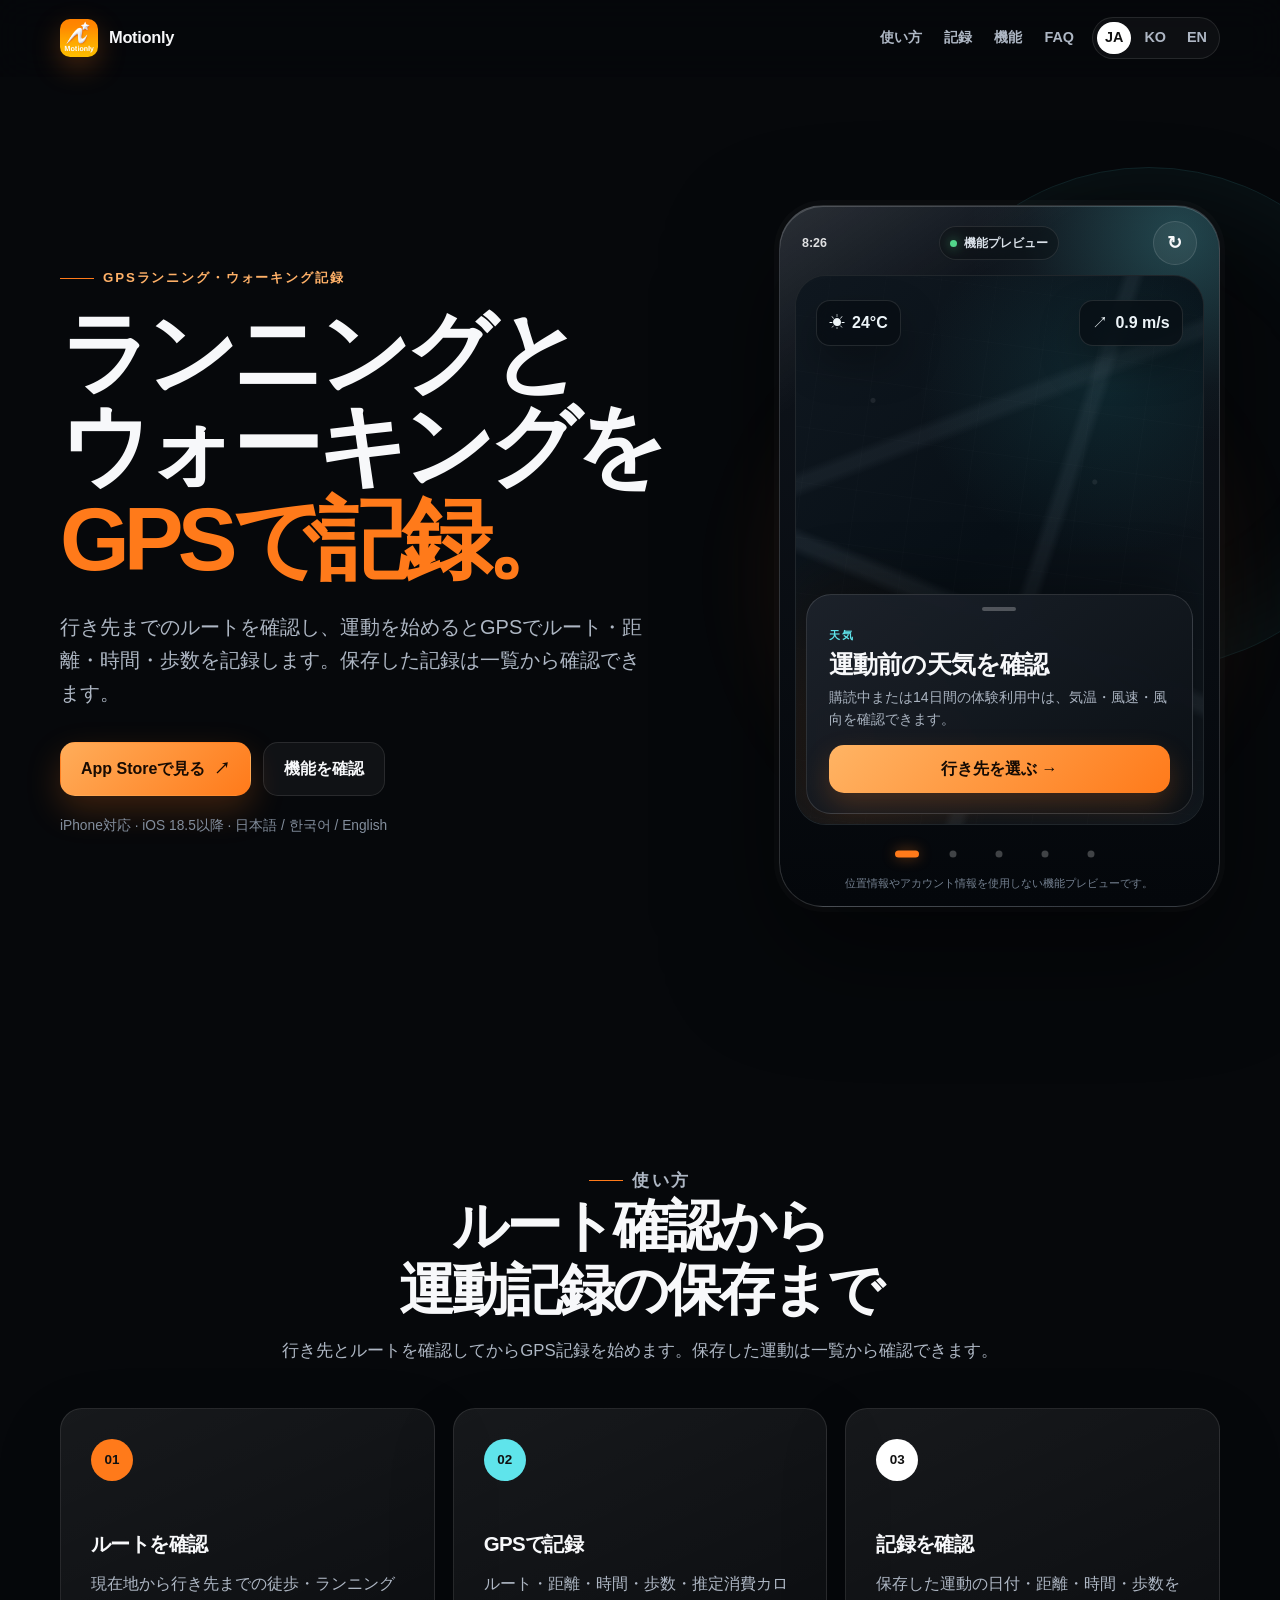
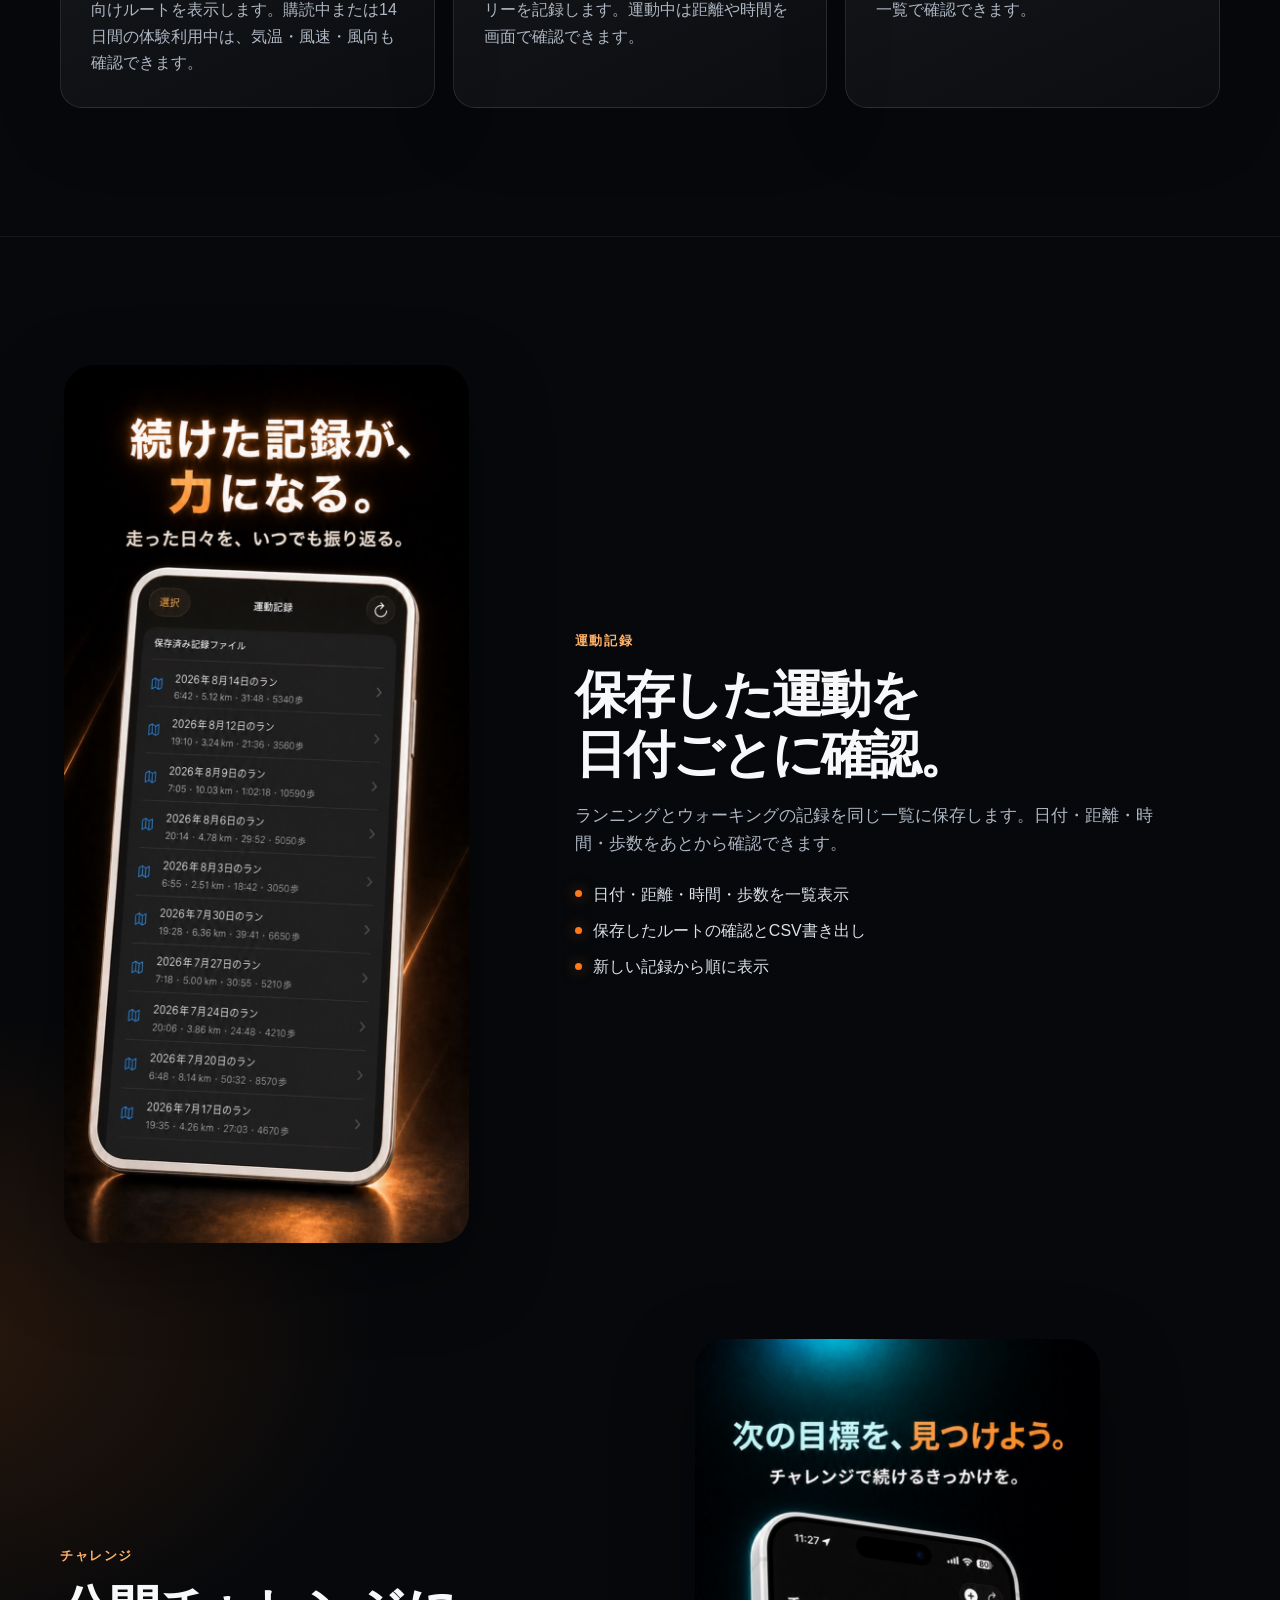
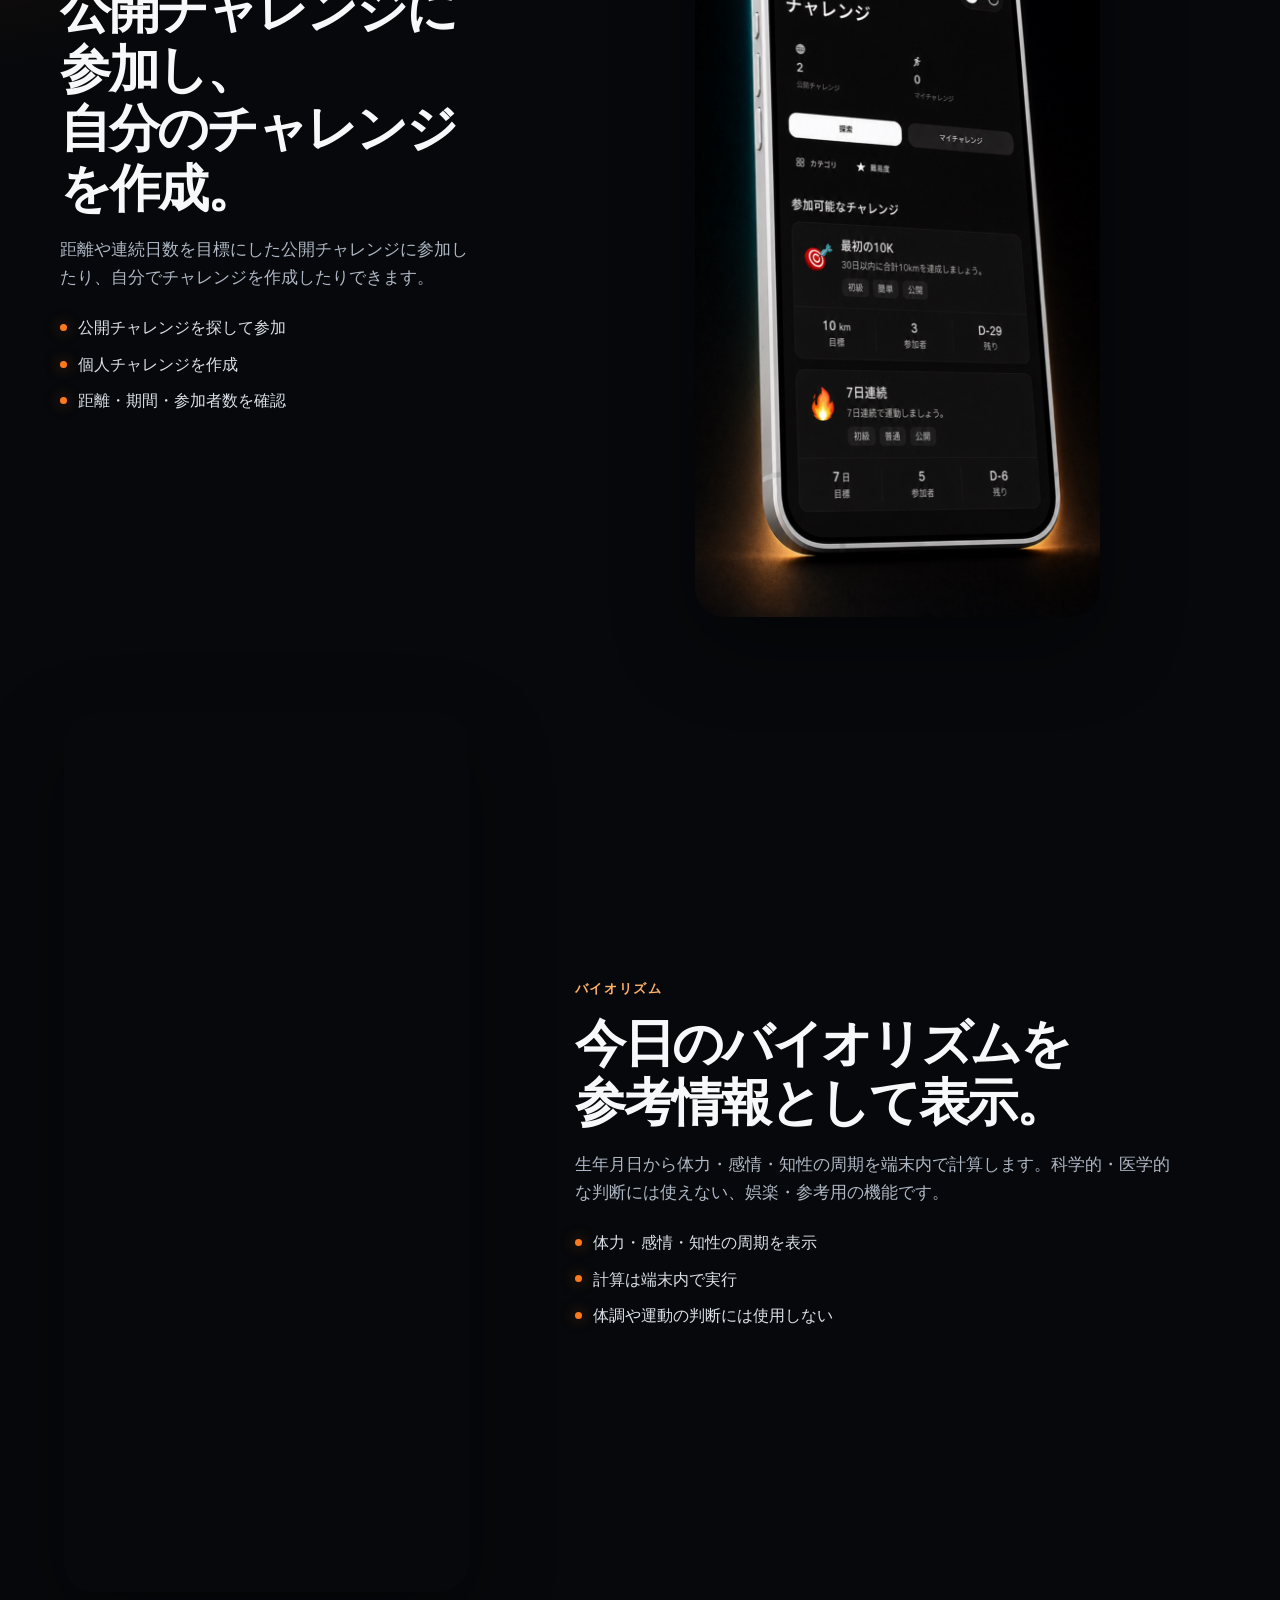
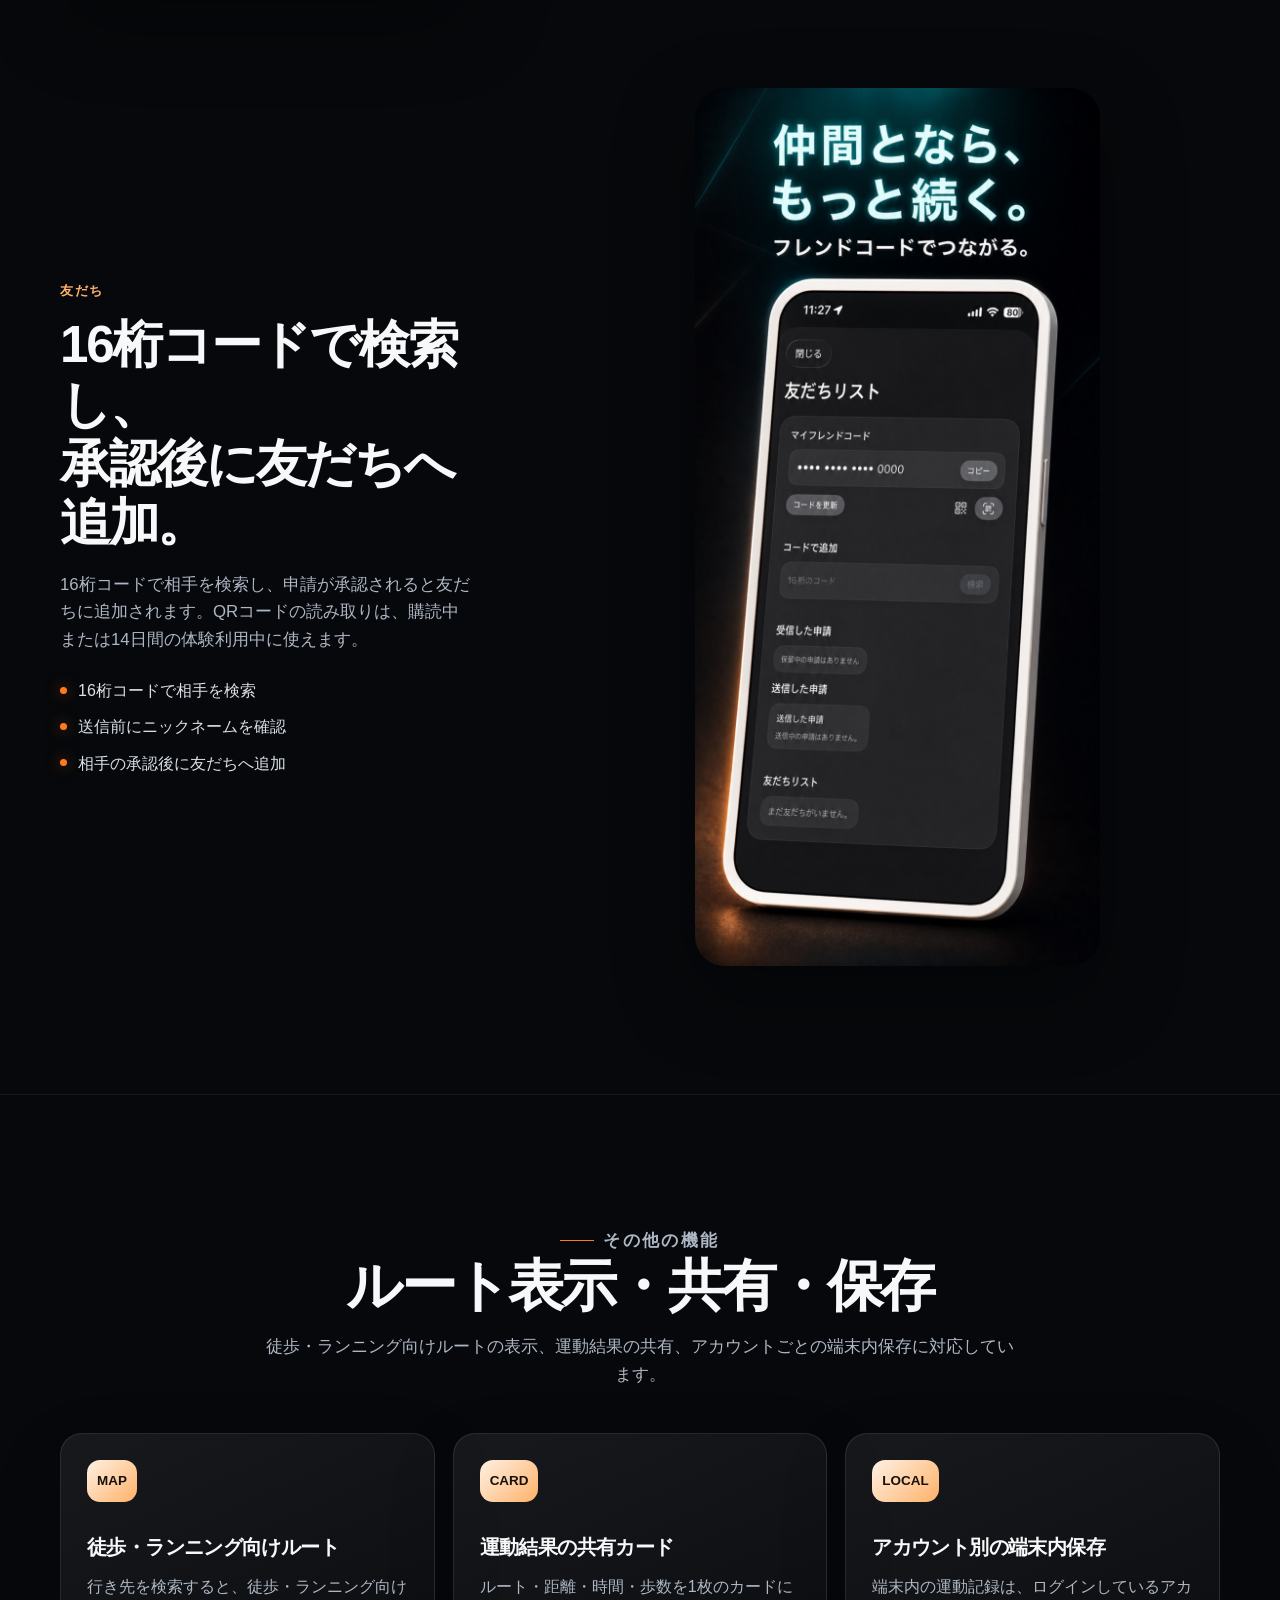
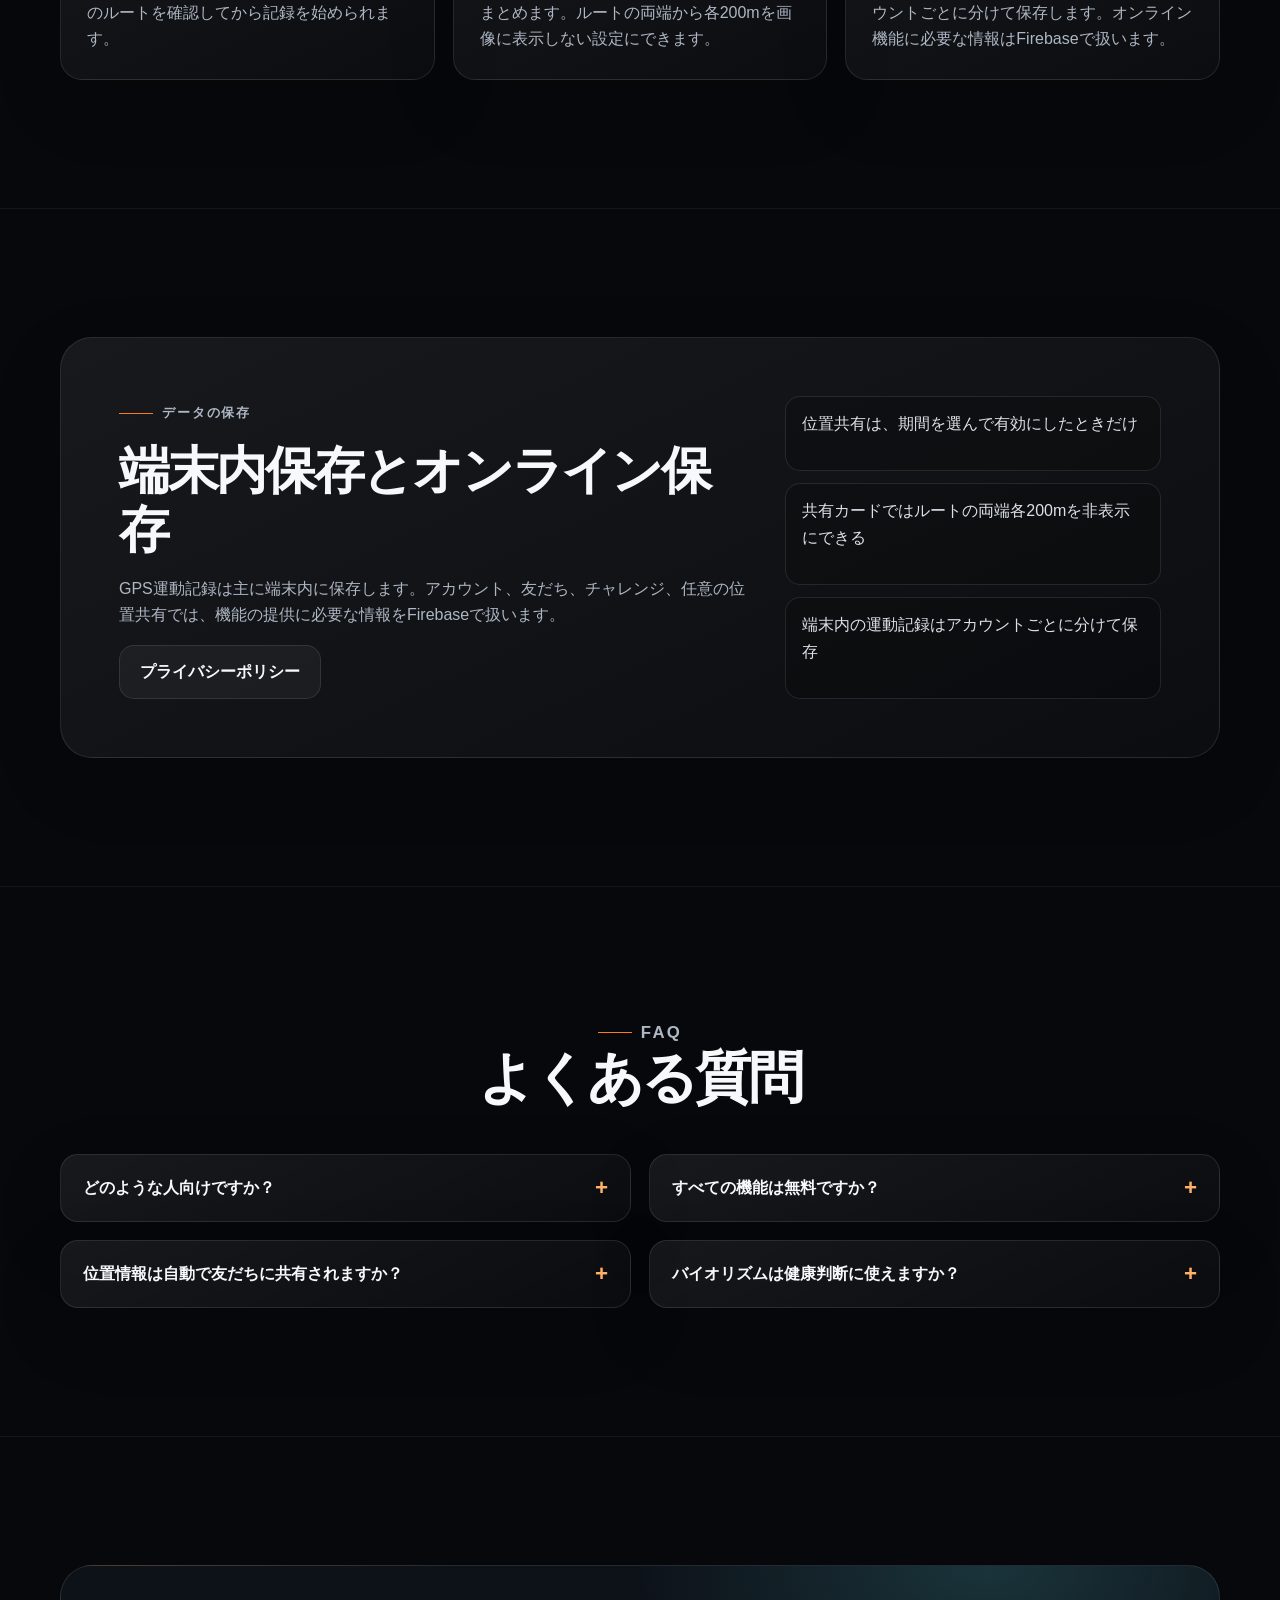
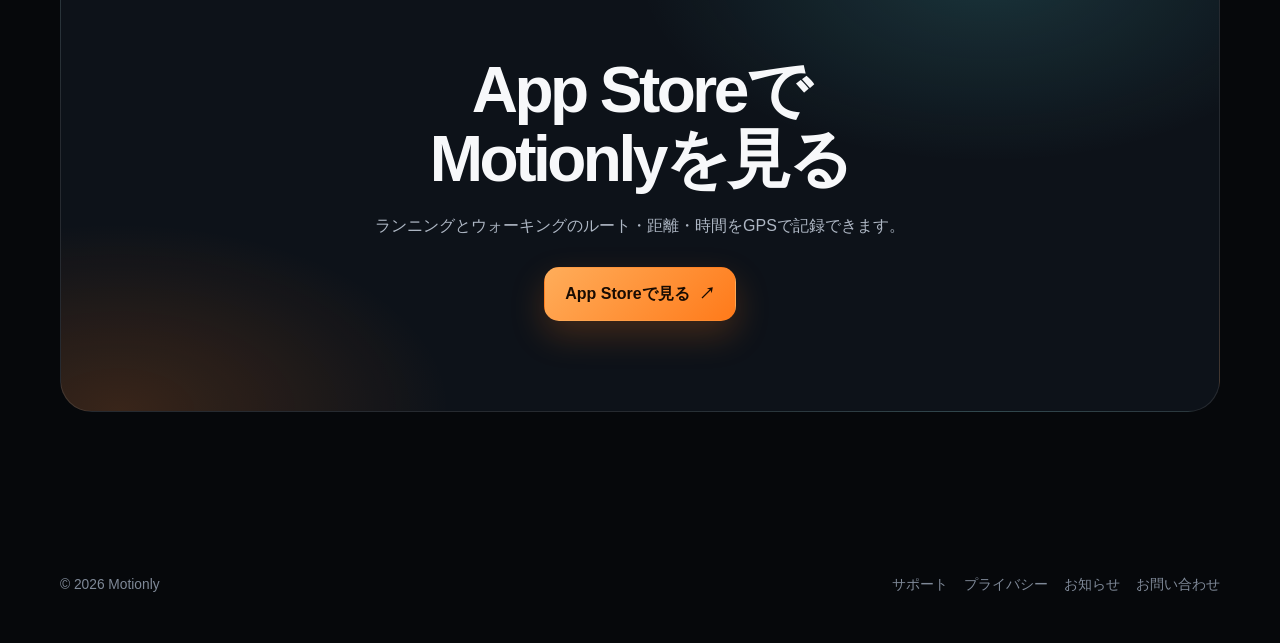
==== commit 7da7c788: "Rewrite website copy in a direct product voice" ====
--- a/index.html
+++ b/index.html
@@ -3,8 +3,8 @@
 <head>
   <meta charset="utf-8">
   <meta name="viewport" content="width=device-width, initial-scale=1">
-  <title>Motionly — 走ろうか迷う日を、走る日に。</title>
-  <meta name="description" content="天気と行き先を確認し、GPSでルート・距離・時間を記録。保存した運動をあとから振り返れるiPhoneランニングアプリです。">
+  <title>Motionly — GPSでランニング・ウォーキングを記録</title>
+  <meta name="description" content="行き先までのルートを確認し、GPSで距離・時間・歩数を記録できるiPhone向けアプリです。保存した運動は一覧で確認できます。">
   <meta name="theme-color" content="#06080b">
   <link rel="canonical" href="https://motionly.net/">
   <link rel="alternate" hreflang="ja" href="https://motionly.net/">
@@ -14,15 +14,15 @@
   <link rel="icon" href="/assets/app-icon.png" type="image/png">
   <link rel="stylesheet" href="/styles/site.css?v=20260818">
   <link rel="stylesheet" href="/styles/app-demo.css?v=20260820">
-  <meta property="og:title" content="Motionly — 走ろうか迷う日を、走る日に。">
-  <meta property="og:description" content="天気を見て、GPSで記録。続けた日々を振り返る。">
+  <meta property="og:title" content="Motionly — GPSでランニング・ウォーキングを記録">
+  <meta property="og:description" content="行き先までのルートを確認し、GPSで距離・時間・歩数を記録。保存した運動は一覧で確認できます。">
   <meta property="og:type" content="website">
   <meta property="og:url" content="https://motionly.net/">
   <meta property="og:site_name" content="Motionly">
   <meta property="og:locale" content="ja_JP">
   <meta name="twitter:card" content="summary">
   <script type="application/ld+json">
-  {"@context":"https://schema.org","@type":"SoftwareApplication","name":"Motionly - GPS ランニング","applicationCategory":"HealthApplication","operatingSystem":"iOS 18.5 or later","url":"https://motionly.net/","downloadUrl":"https://apps.apple.com/jp/app/id6752832437","description":"GPSでルート・距離・時間を記録し、保存した運動を振り返れるiPhoneランニングアプリ。"}
+  {"@context":"https://schema.org","@type":"SoftwareApplication","name":"Motionly - GPS ランニング","applicationCategory":"HealthApplication","operatingSystem":"iOS 18.5 or later","url":"https://motionly.net/","downloadUrl":"https://apps.apple.com/jp/app/id6752832437","description":"GPSでルート・距離・時間・歩数を記録し、保存した運動を一覧で確認できるiPhone向けアプリ。"}
   </script>
 </head>
 <body>
@@ -40,10 +40,10 @@
   <main id="main">
     <section class="container hero">
       <div class="hero-copy reveal">
-        <p class="eyebrow">Running &amp; walking log</p>
-        <h1>走ろうか迷う日を、<span class="accent-text">走る日に。</span></h1>
-        <p class="lead">現在地と行き先を確認し、GPSでルート・距離・時間を記録。今週の目標と、続けてきた日々をひと目で振り返れます。</p>
-        <div class="cta-row"><a class="button orange" href="https://apps.apple.com/jp/app/id6752832437" target="_blank" rel="noopener">App Storeで見る <span aria-hidden="true">↗</span></a><a class="button secondary" href="#demo">デモを試す</a></div>
+        <p class="eyebrow">GPSランニング・ウォーキング記録</p>
+        <h1>ランニングとウォーキングを<br><span class="accent-text">GPSで記録。</span></h1>
+        <p class="lead">行き先までのルートを確認し、運動を始めるとGPSでルート・距離・時間・歩数を記録します。保存した記録は一覧から確認できます。</p>
+        <div class="cta-row"><a class="button orange" href="https://apps.apple.com/jp/app/id6752832437" target="_blank" rel="noopener">App Storeで見る <span aria-hidden="true">↗</span></a><a class="button secondary" href="#demo">機能を確認</a></div>
         <p class="support-line">iPhone対応 · iOS 18.5以降 · 日本語 / 한국어 / English</p>
       </div>
       <div id="demo" class="hero-visual hero-demo-visual reveal">
@@ -52,7 +52,7 @@
           <div class="demo-aurora" aria-hidden="true"></div>
           <div class="demo-topbar">
             <span class="demo-clock" aria-hidden="true">8:26</span>
-            <span class="demo-badge"><span class="demo-badge-dot" aria-hidden="true"></span><span data-demo-badge>画面デモ</span></span>
+            <span class="demo-badge"><span class="demo-badge-dot" aria-hidden="true"></span><span data-demo-badge>機能プレビュー</span></span>
             <button class="demo-reset" type="button" data-demo-reset aria-label="デモを最初から見る">↻</button>
           </div>
           <div class="demo-canvas">
@@ -73,21 +73,21 @@
                 <div><span data-demo-steps>0</span><small>歩数</small></div>
               </div>
               <div class="demo-summary-card">
-                <span class="demo-card-kicker" data-demo-summary-kicker>THIS WEEK</span>
-                <strong data-demo-summary-title>3回、続けられました。</strong>
+                <span class="demo-card-kicker" data-demo-summary-kicker>今週の記録</span>
+                <strong data-demo-summary-title>今週は3回記録</strong>
                 <div class="demo-summary-stats"><span><b>3</b><small>回</small></span><span><b>8.4</b><small>km</small></span><span><b>52</b><small>分</small></span></div>
               </div>
               <div class="demo-challenge-card">
-                <span class="demo-card-kicker" data-demo-challenge-kicker>NEXT GOAL</span>
+                <span class="demo-card-kicker" data-demo-challenge-kicker>チャレンジ</span>
                 <div class="challenge-heading"><span aria-hidden="true">🎯</span><div><strong data-demo-challenge-title>最初の10K</strong><small data-demo-challenge-subtitle>30日以内に合計10km。</small></div></div>
                 <div class="challenge-meta"><span><b>10 km</b><small>目標</small></span><span><b>30日</b><small>期間</small></span><span><b>公開</b><small>設定</small></span></div>
               </div>
             </div>
             <div class="demo-sheet">
               <span class="demo-sheet-handle" aria-hidden="true"></span>
-              <p class="demo-kicker" data-demo-kicker>TODAY</p>
-              <h2 data-demo-title>走る前に、今日を確認。</h2>
-              <p data-demo-description>利用できる場合は、天気と風を見て今日の運動を決められます。</p>
+              <p class="demo-kicker" data-demo-kicker>天気</p>
+              <h2 data-demo-title>運動前の天気を確認</h2>
+              <p data-demo-description>購読中または14日間の体験利用中は、気温・風速・風向を確認できます。</p>
               <button class="demo-primary" type="button" data-demo-next>行き先を選ぶ <span aria-hidden="true">→</span></button>
             </div>
           </div>
@@ -98,68 +98,68 @@
             <button type="button" data-demo-step="3" aria-label="今週の記録"></button>
             <button type="button" data-demo-step="4" aria-label="チャレンジ"></button>
           </div>
-          <p class="demo-privacy-note">位置情報やアカウント情報は使用しない画面デモです。</p>
+          <p class="demo-privacy-note">位置情報やアカウント情報を使用しない機能プレビューです。</p>
         </div>
       </div>
     </section>
 
     <section id="how" class="section"><div class="container">
-      <div class="section-heading centered reveal"><p class="eyebrow">Simple flow</p><h2>迷う時間を減らして、<br>走った時間を残す。</h2><p>長く走れない日も、歩くだけの日も。必要な情報と記録を一つの流れにまとめました。</p></div>
+      <div class="section-heading centered reveal"><p class="eyebrow">使い方</p><h2>ルート確認から<br>運動記録の保存まで</h2><p>行き先とルートを確認してからGPS記録を始めます。保存した運動は一覧から確認できます。</p></div>
       <div class="steps-grid">
-        <article class="step-card reveal"><span class="step-number">01</span><h3>走る前に確認</h3><p>現在地と行き先を確認し、歩行向けのルートをプレビュー。対象アカウントでは気温・風速・風向も確認できます。</p></article>
-        <article class="step-card reveal"><span class="step-number">02</span><h3>GPSで記録</h3><p>ルート・距離・時間・歩数・推定消費カロリーを記録。運動中は必要な数字に集中できます。</p></article>
-        <article class="step-card reveal"><span class="step-number">03</span><h3>あとから振り返る</h3><p>保存した運動の日付・距離・時間・歩数を一覧から見返せます。</p></article>
+        <article class="step-card reveal"><span class="step-number">01</span><h3>ルートを確認</h3><p>現在地から行き先までの徒歩・ランニング向けルートを表示します。購読中または14日間の体験利用中は、気温・風速・風向も確認できます。</p></article>
+        <article class="step-card reveal"><span class="step-number">02</span><h3>GPSで記録</h3><p>ルート・距離・時間・歩数・推定消費カロリーを記録します。運動中は距離や時間を画面で確認できます。</p></article>
+        <article class="step-card reveal"><span class="step-number">03</span><h3>記録を確認</h3><p>保存した運動の日付・距離・時間・歩数を一覧で確認できます。</p></article>
       </div>
     </div></section>
 
     <section id="records" class="section"><div class="container showcase-list">
       <article class="showcase-row">
         <div class="showcase-media reveal"><img src="/assets/workout-history.jpg" alt="実際のMotionly日本語アプリの運動記録画面" width="830" height="1800" loading="lazy" decoding="async"></div>
-        <div class="showcase-copy reveal"><span class="label">Your history</span><h3>続けた記録が、<br>自分のペースになる。</h3><p>短いランも、久しぶりの一歩も、同じように残ります。いつ走ったか、どれくらい動いたかを、一覧からすぐ確認できます。</p><ul class="detail-list"><li>日付・距離・時間・歩数を一覧表示</li><li>保存したルートの確認とCSV書き出し</li><li>新しい記録から順に振り返る</li></ul></div>
+        <div class="showcase-copy reveal"><span class="label">運動記録</span><h3>保存した運動を<br>日付ごとに確認。</h3><p>ランニングとウォーキングの記録を同じ一覧に保存します。日付・距離・時間・歩数をあとから確認できます。</p><ul class="detail-list"><li>日付・距離・時間・歩数を一覧表示</li><li>保存したルートの確認とCSV書き出し</li><li>新しい記録から順に表示</li></ul></div>
       </article>
       <article class="showcase-row">
         <div class="showcase-media reveal"><img src="/assets/challenges.jpg" alt="実際のMotionly日本語アプリのチャレンジ一覧画面" width="830" height="1800" loading="lazy" decoding="async"></div>
-        <div class="showcase-copy reveal"><span class="label">Keep going</span><h3>次の目標は、<br>無理のないところから。</h3><p>距離や連続日数のチャレンジを、続けるきっかけに。競うことよりも、自分に合う次の一歩を見つけるための補助機能です。</p><ul class="detail-list"><li>公開チャレンジを見つけて参加</li><li>自分の目標を作成</li><li>友だちとは16桁コードやQRで接続</li></ul></div>
+        <div class="showcase-copy reveal"><span class="label">チャレンジ</span><h3>公開チャレンジに参加し、<br>自分のチャレンジを作成。</h3><p>距離や連続日数を目標にした公開チャレンジに参加したり、自分でチャレンジを作成したりできます。</p><ul class="detail-list"><li>公開チャレンジを探して参加</li><li>個人チャレンジを作成</li><li>距離・期間・参加者数を確認</li></ul></div>
       </article>
       <article class="showcase-row">
         <div class="showcase-media reveal"><img src="/assets/biorhythm.jpg" alt="実際のMotionly日本語アプリのバイオリズム画面" width="830" height="1800" loading="lazy" decoding="async"></div>
-        <div class="showcase-copy reveal"><span class="label">For reference</span><h3>気分を切り替える、<br>小さな参考に。</h3><p>生年月日をもとに、今日の周期を端末内で計算します。科学的・医学的な判断ではなく、娯楽・参考用のコンテンツです。</p><ul class="detail-list"><li>体力・感情・知性の周期を表示</li><li>端末内で計算</li><li>運動や健康上の判断はご自身の状態を優先</li></ul></div>
+        <div class="showcase-copy reveal"><span class="label">バイオリズム</span><h3>今日のバイオリズムを<br>参考情報として表示。</h3><p>生年月日から体力・感情・知性の周期を端末内で計算します。科学的・医学的な判断には使えない、娯楽・参考用の機能です。</p><ul class="detail-list"><li>体力・感情・知性の周期を表示</li><li>計算は端末内で実行</li><li>体調や運動の判断には使用しない</li></ul></div>
       </article>
       <article class="showcase-row">
         <div class="showcase-media reveal"><img src="/assets/friends.jpg" alt="友だちコードをマスクした実際のMotionly日本語アプリ画面" width="830" height="1800" loading="lazy" decoding="async"></div>
-        <div class="showcase-copy reveal"><span class="label">Move together</span><h3>ひとりの日も、<br>つながるきっかけを。</h3><p>16桁のコードやQRから相手を見つけ、申請を承認したあとに友だちとしてつながれます。</p><ul class="detail-list"><li>16桁コードで相手を確認</li><li>送信前にニックネームをプレビュー</li><li>相手の承認後に友だちへ追加</li></ul></div>
+        <div class="showcase-copy reveal"><span class="label">友だち</span><h3>16桁コードで検索し、<br>承認後に友だちへ追加。</h3><p>16桁コードで相手を検索し、申請が承認されると友だちに追加されます。QRコードの読み取りは、購読中または14日間の体験利用中に使えます。</p><ul class="detail-list"><li>16桁コードで相手を検索</li><li>送信前にニックネームを確認</li><li>相手の承認後に友だちへ追加</li></ul></div>
       </article>
     </div></section>
 
     <section id="features" class="section"><div class="container">
-      <div class="section-heading centered reveal"><p class="eyebrow">More useful details</p><h2>記録するだけで終わらない。</h2><p>運動を続けやすく、共有するときはプライバシーにも配慮できる機能を用意しています。</p></div>
+      <div class="section-heading centered reveal"><p class="eyebrow">その他の機能</p><h2>ルート表示・共有・保存</h2><p>徒歩・ランニング向けルートの表示、運動結果の共有、アカウントごとの端末内保存に対応しています。</p></div>
       <div class="feature-grid">
-        <article class="feature-card reveal"><span class="feature-icon">MAP</span><h3>歩行向けルート</h3><p>行き先を検索し、徒歩・ランニングに適したルートをプレビューしてから開始できます。</p></article>
-        <article class="feature-card reveal"><span class="feature-icon">CARD</span><h3>結果を1枚に</h3><p>ルート・距離・時間・歩数を共有カードに。開始・終了地点の各200mを表示から除外できます。</p></article>
-        <article class="feature-card reveal"><span class="feature-icon">LOCAL</span><h3>アカウント別に保存</h3><p>端末内の運動記録はアカウントごとに分けて保存。オンライン機能だけ必要な情報をFirebaseで扱います。</p></article>
+        <article class="feature-card reveal"><span class="feature-icon">MAP</span><h3>徒歩・ランニング向けルート</h3><p>行き先を検索すると、徒歩・ランニング向けのルートを確認してから記録を始められます。</p></article>
+        <article class="feature-card reveal"><span class="feature-icon">CARD</span><h3>運動結果の共有カード</h3><p>ルート・距離・時間・歩数を1枚のカードにまとめます。ルートの両端から各200mを画像に表示しない設定にできます。</p></article>
+        <article class="feature-card reveal"><span class="feature-icon">LOCAL</span><h3>アカウント別の端末内保存</h3><p>端末内の運動記録は、ログインしているアカウントごとに分けて保存します。オンライン機能に必要な情報はFirebaseで扱います。</p></article>
       </div>
     </div></section>
 
     <section class="section"><div class="container"><div class="privacy-panel reveal">
-      <div><p class="eyebrow">Privacy by context</p><h2>ローカル記録とオンライン機能を、分けて考える。</h2><p>GPS運動記録などは端末内を中心に保存します。アカウント、友だち、チャレンジ、任意の位置共有などのオンライン機能では、提供に必要な情報をFirebaseで扱います。</p><a class="button secondary" href="/privacy.html">プライバシーポリシー</a></div>
-      <ul class="privacy-points"><li>位置共有は自分で期間を選んだときだけ</li><li>共有カードはルート両端を隠せる</li><li>運動記録はアカウント別の端末領域へ</li></ul>
+      <div><p class="eyebrow">データの保存</p><h2>端末内保存とオンライン保存</h2><p>GPS運動記録は主に端末内に保存します。アカウント、友だち、チャレンジ、任意の位置共有では、機能の提供に必要な情報をFirebaseで扱います。</p><a class="button secondary" href="/privacy.html">プライバシーポリシー</a></div>
+      <ul class="privacy-points"><li>位置共有は、期間を選んで有効にしたときだけ</li><li>共有カードではルートの両端各200mを非表示にできる</li><li>端末内の運動記録はアカウントごとに分けて保存</li></ul>
     </div></div></section>
 
     <section id="faq" class="section"><div class="container">
       <div class="section-heading centered reveal"><p class="eyebrow">FAQ</p><h2>よくある質問</h2></div>
       <div class="faq-grid">
-        <details class="faq-card reveal"><summary>どのような人向けですか？</summary><p>初めて走る人、久しぶりに再開する人、短いランやウォーキングをシンプルに記録したい人を想定しています。</p></details>
-        <details class="faq-card reveal"><summary>すべての機能は無料ですか？</summary><p>GPS記録などの基本機能と、アカウント状態により利用できる機能があります。価格や利用条件はApp Storeとアプリ内の購入画面でご確認ください。</p></details>
+        <details class="faq-card reveal"><summary>どのような人向けですか？</summary><p>初めて走る人、久しぶりに運動を再開する人、短いランやウォーキングを記録したい人を想定しています。</p></details>
+        <details class="faq-card reveal"><summary>すべての機能は無料ですか？</summary><p>GPS記録などの基本機能があります。一部の機能は購読中または14日間の体験利用中に使えます。価格や利用条件はApp Storeとアプリ内の購入画面でご確認ください。</p></details>
         <details class="faq-card reveal"><summary>位置情報は自動で友だちに共有されますか？</summary><p>いいえ。運動を始めても位置共有は自動で有効になりません。共有期間を自分で選んだ場合だけ送信されます。</p></details>
         <details class="faq-card reveal"><summary>バイオリズムは健康判断に使えますか？</summary><p>いいえ。娯楽・参考用のコンテンツです。医療・健康・運動強度などの判断には使用しないでください。</p></details>
       </div>
     </div></section>
 
-    <section class="section"><div class="container final-cta reveal"><h2>今日は、どこまで行こう。</h2><p>短くても、歩いても大丈夫。Motionlyで今日の一歩を記録してください。</p><div class="cta-row" style="justify-content:center"><a class="button orange" href="https://apps.apple.com/jp/app/id6752832437" target="_blank" rel="noopener">App Storeで見る <span aria-hidden="true">↗</span></a></div></div></section>
+    <section class="section"><div class="container final-cta reveal"><h2>App StoreでMotionlyを見る</h2><p>ランニングとウォーキングのルート・距離・時間をGPSで記録できます。</p><div class="cta-row" style="justify-content:center"><a class="button orange" href="https://apps.apple.com/jp/app/id6752832437" target="_blank" rel="noopener">App Storeで見る <span aria-hidden="true">↗</span></a></div></div></section>
   </main>
 
   <footer class="site-footer"><div class="container footer-inner"><span>© <span data-current-year>2026</span> Motionly</span><nav class="footer-links" aria-label="フッターナビゲーション"><a href="/support.html">サポート</a><a href="/privacy.html">プライバシー</a><a href="/news.html">お知らせ</a><a href="mailto:sposedon0@gmail.com">お問い合わせ</a></nav></div></footer>
   <script src="/scripts/site.js?v=20260818" defer></script>
-  <script src="/scripts/app-demo.js?v=20260820" defer></script>
+  <script src="/scripts/app-demo.js?v=20260821" defer></script>
 </body>
 </html>
